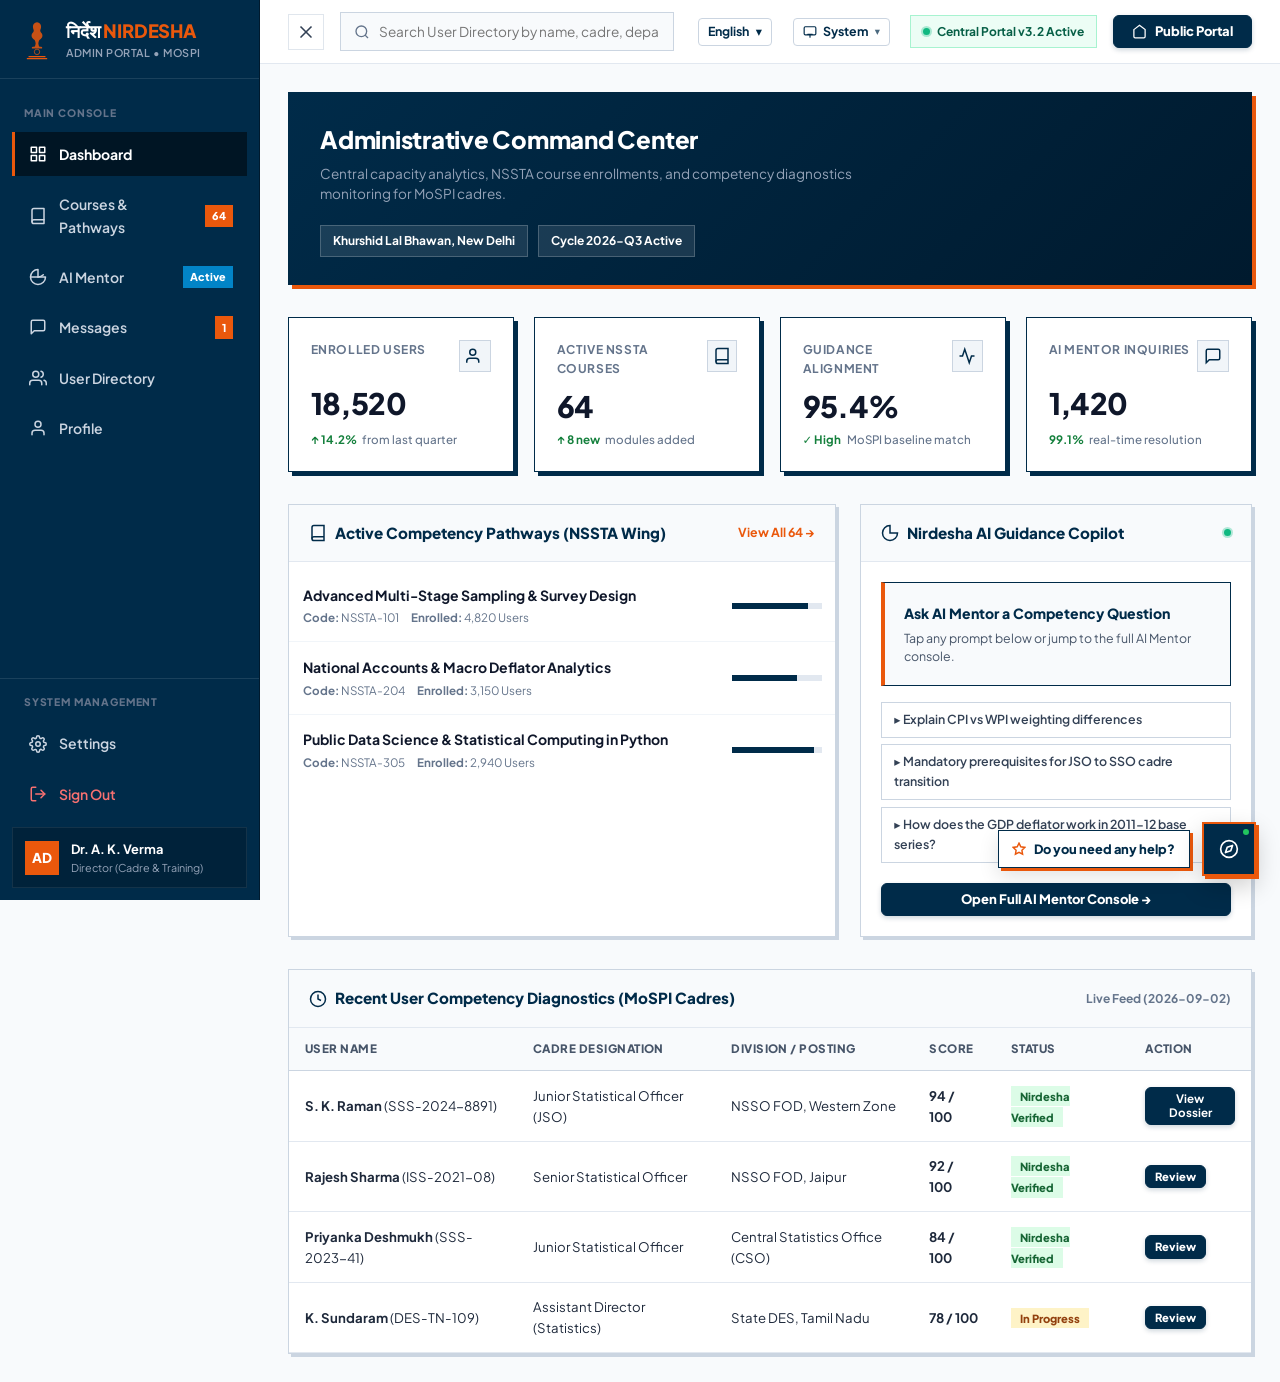
==== admin.html @ 876f067b "feat: AI quiz modal fixes, custom quiz architect, eLab custom projects & profile showcase, resume po" ====
<!DOCTYPE html>
<html lang="en" data-theme="light">
<head>
  <meta charset="UTF-8">
  <meta name="viewport" content="width=device-width, initial-scale=1.0">
  <title>Administration Command Center — Nirdesha Portal | MoSPI, Government of India</title>
  <meta name="description" content="Central administration and competency intelligence command center for the Ministry of Statistics and Programme Implementation (MoSPI).">

  <link rel="preconnect" href="https://fonts.googleapis.com">
  <link rel="preconnect" href="https://fonts.gstatic.com" crossorigin>
  <link href="https://fonts.googleapis.com/css2?family=Plus+Jakarta+Sans:wght@400;500;600;700;800&display=swap" rel="stylesheet">

  <link rel="stylesheet" href="css/style.css">
  <link rel="stylesheet" href="css/admin.css">
  <link rel="stylesheet" href="css/public.css">
  <link rel="stylesheet" href="css/ai-companion.css">
  <!-- KaTeX Math Rendering & Nirdesha AI Visual Formatter -->
  <link rel="stylesheet" href="vendor/katex/katex.min.css">
  <script src="vendor/katex/katex.min.js"></script>
  <script src="js/ai-formatter.js"></script>
</head>
<body class="admin-body">

  <div class="admin-shell">
    
    <!-- 1. LEFT SIDEBAR -->
    <aside class="admin-sidebar" id="admin-sidebar" aria-label="Administrative Navigation">
      <div class="admin-sidebar-header">
        <svg class="admin-emblem-icon" viewBox="0 0 100 120" fill="currentColor" aria-hidden="true">
          <path d="M50,5 C42,5 38,12 38,18 C38,24 42,28 40,32 C38,36 34,38 34,44 C34,50 38,54 42,56 C44,57 46,62 46,68 L44,76 L35,78 L35,82 L65,82 L65,78 L56,76 L54,68 C54,62 56,57 58,56 C62,54 66,50 66,44 C66,38 62,36 60,32 C58,28 62,24 62,18 C62,12 58,5 50,5 Z" opacity="0.85"/>
          <circle cx="50" cy="92" r="8" fill="none" stroke="currentColor" stroke-width="2"/>
          <rect x="25" y="104" width="50" height="4" rx="1"/>
          <rect x="20" y="110" width="60" height="4" rx="1"/>
        </svg>
        <div class="admin-brand-info">
          <div class="admin-brand-title">निर्देश <span>NIRDESHA</span></div>
          <div class="admin-brand-sub">Admin Portal • MoSPI</div>
        </div>
      </div>

      <nav class="admin-sidebar-nav">
        <div class="admin-nav-category">Main Console</div>

        <a href="#dashboard" class="admin-nav-item active" data-tab="dashboard">
          <span class="admin-nav-icon">
            <svg width="18" height="18" viewBox="0 0 24 24" fill="none" stroke="currentColor" stroke-width="2" stroke-linecap="round" stroke-linejoin="round"><rect x="3" y="3" width="7" height="7"></rect><rect x="14" y="3" width="7" height="7"></rect><rect x="14" y="14" width="7" height="7"></rect><rect x="3" y="14" width="7" height="7"></rect></svg>
          </span>
          <span>Dashboard</span>
        </a>

        <a href="#courses" class="admin-nav-item" data-tab="courses">
          <span class="admin-nav-icon">
            <svg width="18" height="18" viewBox="0 0 24 24" fill="none" stroke="currentColor" stroke-width="2" stroke-linecap="round" stroke-linejoin="round"><path d="M4 19.5A2.5 2.5 0 0 1 6.5 17H20"></path><path d="M6.5 2H20v20H6.5A2.5 2.5 0 0 1 4 19.5v-15A2.5 2.5 0 0 1 6.5 2z"></path></svg>
          </span>
          <span>Courses & Pathways</span>
          <span class="admin-nav-badge">64</span>
        </a>

        <a href="#ai-mentor" class="admin-nav-item" data-tab="ai-mentor">
          <span class="admin-nav-icon">
            <svg width="18" height="18" viewBox="0 0 24 24" fill="none" stroke="currentColor" stroke-width="2" stroke-linecap="round" stroke-linejoin="round"><path d="M12 2a10 10 0 1 0 10 10H12V2z"></path><path d="M12 12L2.1 12.05"></path><path d="M12 12a10 10 0 0 0 7.07-2.93"></path></svg>
          </span>
          <span>AI Mentor</span>
          <span class="admin-nav-badge" style="background:#0284c7;">Active</span>
        </a>

        <a href="#messages" class="admin-nav-item" data-tab="messages">
          <span class="admin-nav-icon">
            <svg width="18" height="18" viewBox="0 0 24 24" fill="none" stroke="currentColor" stroke-width="2" stroke-linecap="round" stroke-linejoin="round"><path d="M21 15a2 2 0 0 1-2 2H7l-4 4V5a2 2 0 0 1 2-2h14a2 2 0 0 1 2 2z"></path></svg>
          </span>
          <span>Messages</span>
          <span class="admin-nav-badge" id="admin-messages-unread-badge" style="background:#ea580c; display:none;">0</span>
        </a>

        <a href="#officers" class="admin-nav-item" data-tab="officers">
          <span class="admin-nav-icon">
            <svg width="18" height="18" viewBox="0 0 24 24" fill="none" stroke="currentColor" stroke-width="2" stroke-linecap="round" stroke-linejoin="round"><path d="M17 21v-2a4 4 0 0 0-4-4H5a4 4 0 0 0-4 4v2"></path><circle cx="9" cy="7" r="4"></circle><path d="M23 21v-2a4 4 0 0 0-3-3.87"></path><path d="M16 3.13a4 4 0 0 1 0 7.75"></path></svg>
          </span>
          <span>User Directory</span>
        </a>

        <a href="#profile" class="admin-nav-item" data-tab="profile">
          <span class="admin-nav-icon">
            <svg width="18" height="18" viewBox="0 0 24 24" fill="none" stroke="currentColor" stroke-width="2" stroke-linecap="round" stroke-linejoin="round"><path d="M20 21v-2a4 4 0 0 0-4-4H8a4 4 0 0 0-4 4v2"></path><circle cx="12" cy="7" r="4"></circle></svg>
          </span>
          <span>Profile</span>
        </a>
      </nav>

      <div class="admin-sidebar-bottom">
        <div class="admin-nav-category" style="padding-top: 0.2rem;">System Management</div>

        <a href="#settings" class="admin-nav-item" data-tab="settings">
          <span class="admin-nav-icon">
            <svg width="18" height="18" viewBox="0 0 24 24" fill="none" stroke="currentColor" stroke-width="2" stroke-linecap="round" stroke-linejoin="round"><circle cx="12" cy="12" r="3"></circle><path d="M19.4 15a1.65 1.65 0 0 0 .33 1.82l.06.06a2 2 0 0 1 0 2.83 2 2 0 0 1-2.83 0l-.06-.06a1.65 1.65 0 0 0-1.82-.33 1.65 1.65 0 0 0-1 1.51V21a2 2 0 0 1-2 2 2 2 0 0 1-2-2v-.09A1.65 1.65 0 0 0 9 19.4a1.65 1.65 0 0 0-1.82.33l-.06.06a2 2 0 0 1-2.83 0 2 2 0 0 1 0-2.83l.06-.06a1.65 1.65 0 0 0 .33-1.82 1.65 1.65 0 0 0-1.51-1H3a2 2 0 0 1-2-2 2 2 0 0 1 2-2h.09A1.65 1.65 0 0 0 4.6 9a1.65 1.65 0 0 0-.33-1.82l-.06-.06a2 2 0 0 1 0-2.83 2 2 0 0 1 2.83 0l.06.06a1.65 1.65 0 0 0 1.82.33H9a1.65 1.65 0 0 0 1-1.51V3a2 2 0 0 1 2-2 2 2 0 0 1 2 2v.09a1.65 1.65 0 0 0 1 1.51 1.65 1.65 0 0 0 1.82-.33l.06-.06a2 2 0 0 1 2.83 0 2 2 0 0 1 0 2.83l-.06.06a1.65 1.65 0 0 0-.33 1.82V9a1.65 1.65 0 0 0 1.51 1H21a2 2 0 0 1 2 2 2 2 0 0 1-2 2h-.09a1.65 1.65 0 0 0-1.51 1z"></path></svg>
          </span>
          <span>Settings</span>
        </a>

        <a href="login.html" class="admin-nav-item nav-signout" id="admin-signout-btn" title="Sign out of session">
          <span class="admin-nav-icon">
            <svg width="18" height="18" viewBox="0 0 24 24" fill="none" stroke="currentColor" stroke-width="2" stroke-linecap="round" stroke-linejoin="round"><path d="M9 21H5a2 2 0 0 1-2-2V5a2 2 0 0 1 2-2h4"></path><polyline points="16 17 21 12 16 7"></polyline><line x1="21" y1="12" x2="9" y2="12"></line></svg>
          </span>
          <span>Sign Out</span>
        </a>

        <div class="admin-user-card">
          <div class="admin-avatar" id="admin-sidebar-avatar">AD</div>
          <div class="admin-user-details">
            <span class="admin-user-name" id="admin-sidebar-name">Dr. A. K. Verma</span>
            <span class="admin-user-role" id="admin-sidebar-role">Director (Cadre & Training)</span>
          </div>
        </div>
      </div>
    </aside>

    <!-- 2. MAIN WORKSPACE -->
    <div class="admin-main">
      <header class="admin-topbar">
        <div class="admin-topbar-left">
          <button class="trainee-sidebar-toggle" id="admin-sidebar-toggle" aria-label="Toggle sidebar collapse" title="Collapse/Expand Sidebar">
            <svg width="20" height="20" viewBox="0 0 24 24" fill="none" stroke="currentColor" stroke-width="2" stroke-linecap="round" stroke-linejoin="round"><line x1="3" y1="12" x2="21" y2="12"></line><line x1="3" y1="6" x2="21" y2="6"></line><line x1="3" y1="18" x2="21" y2="18"></line></svg>
          </button>
          <button class="admin-mobile-btn" id="admin-mobile-toggle" aria-label="Toggle navigation">
            <svg width="20" height="20" viewBox="0 0 24 24" fill="none" stroke="currentColor" stroke-width="2"><line x1="3" y1="12" x2="21" y2="12"></line><line x1="3" y1="6" x2="21" y2="6"></line><line x1="3" y1="18" x2="21" y2="18"></line></svg>
          </button>
          <div class="admin-search-wrap">
            <span class="admin-search-icon">
              <svg width="16" height="16" viewBox="0 0 24 24" fill="none" stroke="currentColor" stroke-width="2"><circle cx="11" cy="11" r="8"></circle><line x1="21" y1="21" x2="16.65" y2="16.65"></line></svg>
            </span>
            <input type="text" class="admin-search-input" id="admin-top-search" placeholder="Search User Directory by name, cadre, department, score...">
          </div>
        </div>

                <div class="admin-topbar-right">
          <!-- Regional Language Selector Button -->
          <button class="top-lang-btn notranslate" id="lang-toggle-btn" translate="no" aria-haspopup="dialog" aria-expanded="false" title="Select regional language" style="margin-right: 0.35rem;">
             <span id="current-lang-label" class="notranslate" translate="no">English</span> ▾
          </button>
        <!-- Theme Mode Dropdown (Hover-Activated: Dark / Bright / System) -->
        <div class="top-theme-wrapper notranslate" id="theme-menu-wrapper" translate="no" style="margin-right: 0.25rem;">
          <button class="top-theme-btn notranslate" id="theme-btn" aria-haspopup="true" aria-expanded="false" title="Theme (Dark / Bright / System)">
            <span class="theme-icon-indicator" id="theme-active-icon" aria-hidden="true">
              <svg width="14" height="14" viewBox="0 0 24 24" fill="none" stroke="currentColor" stroke-width="2" stroke-linecap="round" stroke-linejoin="round"><rect x="2" y="3" width="20" height="14" rx="2"/><line x1="8" y1="21" x2="16" y2="21"/><line x1="12" y1="17" x2="12" y2="21"/></svg>
            </span>
            <span class="theme-btn-label" id="theme-active-label">System</span>
            <span class="theme-caret" aria-hidden="true">▾</span>
          </button>
          <div class="top-theme-menu notranslate" id="theme-dropdown-menu" role="menu" aria-label="Select website theme">
            <button class="theme-option-btn active" data-theme-mode="system" role="menuitem">
              <svg width="14" height="14" viewBox="0 0 24 24" fill="none" stroke="currentColor" stroke-width="2" stroke-linecap="round" stroke-linejoin="round"><rect x="2" y="3" width="20" height="14" rx="2"/><line x1="8" y1="21" x2="16" y2="21"/><line x1="12" y1="17" x2="12" y2="21"/></svg>
              <span>System</span>
              <span class="theme-check-icon">✓</span>
            </button>
            <button class="theme-option-btn" data-theme-mode="light" role="menuitem">
              <svg width="14" height="14" viewBox="0 0 24 24" fill="none" stroke="currentColor" stroke-width="2" stroke-linecap="round" stroke-linejoin="round"><circle cx="12" cy="12" r="5"/><line x1="12" y1="1" x2="12" y2="3"/><line x1="12" y1="21" x2="12" y2="23"/><line x1="4.22" y1="4.22" x2="5.64" y2="5.64"/><line x1="18.36" y1="18.36" x2="19.78" y2="19.78"/><line x1="1" y1="12" x2="3" y2="12"/><line x1="21" y1="12" x2="23" y2="12"/><line x1="4.22" y1="19.78" x2="5.64" y2="18.36"/><line x1="18.36" y1="5.64" x2="19.78" y2="4.22"/></svg>
              <span>Bright</span>
              <span class="theme-check-icon">✓</span>
            </button>
            <button class="theme-option-btn" data-theme-mode="dark" role="menuitem">
              <svg width="14" height="14" viewBox="0 0 24 24" fill="none" stroke="currentColor" stroke-width="2" stroke-linecap="round" stroke-linejoin="round"><path d="M21 12.79A9 9 0 1 1 11.21 3 7 7 0 0 0 21 12.79z"/></svg>
              <span>Dark</span>
              <span class="theme-check-icon">✓</span>
            </button>
          </div>
        </div>
          <div class="admin-status-pill">
            <span class="status-dot-pulse"></span>
            <span>Central Portal v3.2 Active</span>
          </div>
          <a href="main.html" class="btn-admin-action" title="Open Public Home Portal">
            <svg width="15" height="15" viewBox="0 0 24 24" fill="none" stroke="currentColor" stroke-width="2"><path d="M3 9l9-7 9 7v11a2 2 0 0 1-2 2H5a2 2 0 0 1-2-2z"></path></svg>
            <span>Public Portal</span>
          </a>
        </div>
      </header>

      <main class="admin-content-area">
        <!-- VIEW 1: DASHBOARD -->
        <div class="admin-view-tab active" id="view-dashboard">
          <div class="admin-welcome-banner">
            <div>
              <h1 class="welcome-title">Administrative Command Center</h1>
              <p class="welcome-sub">Central capacity analytics, NSSTA course enrollments, and competency diagnostics monitoring for MoSPI cadres.</p>
            </div>
            <div class="welcome-badges">
              <div class="welcome-badge-item"> Khurshid Lal Bhawan, New Delhi</div>
              <div class="welcome-badge-item"> Cycle 2026-Q3 Active</div>
            </div>
          </div>

          <div class="admin-metrics-grid">
            <div class="admin-metric-card">
              <div class="metric-header-row">
                <span class="metric-label-title">Enrolled Users</span>
                <div class="metric-icon-box"><svg width="18" height="18" viewBox="0 0 24 24" fill="none" stroke="currentColor" stroke-width="2"><path d="M17 21v-2a4 4 0 0 0-4-4H5a4 4 0 0 0-4 4v2"></path><circle cx="9" cy="7" r="4"></circle></svg></div>
              </div>
              <div class="metric-val-large">18,520</div>
              <div class="metric-footer-badge"><span>↑ 14.2%</span><span style="color: #64748b; font-weight: 500;">from last quarter</span></div>
            </div>

            <div class="admin-metric-card">
              <div class="metric-header-row">
                <span class="metric-label-title">Active NSSTA Courses</span>
                <div class="metric-icon-box"><svg width="18" height="18" viewBox="0 0 24 24" fill="none" stroke="currentColor" stroke-width="2"><path d="M4 19.5A2.5 2.5 0 0 1 6.5 17H20"></path><path d="M6.5 2H20v20H6.5A2.5 2.5 0 0 1 4 19.5v-15A2.5 2.5 0 0 1 6.5 2z"></path></svg></div>
              </div>
              <div class="metric-val-large">64</div>
              <div class="metric-footer-badge"><span>↑ 8 new</span><span style="color: #64748b; font-weight: 500;">modules added</span></div>
            </div>

            <div class="admin-metric-card">
              <div class="metric-header-row">
                <span class="metric-label-title">Guidance Alignment</span>
                <div class="metric-icon-box"><svg width="18" height="18" viewBox="0 0 24 24" fill="none" stroke="currentColor" stroke-width="2"><polyline points="22 12 18 12 15 21 9 3 6 12 2 12"></polyline></svg></div>
              </div>
              <div class="metric-val-large">95.4%</div>
              <div class="metric-footer-badge"><span>✓ High</span><span style="color: #64748b; font-weight: 500;">MoSPI baseline match</span></div>
            </div>

            <div class="admin-metric-card">
              <div class="metric-header-row">
                <span class="metric-label-title">AI Mentor Inquiries</span>
                <div class="metric-icon-box"><svg width="18" height="18" viewBox="0 0 24 24" fill="none" stroke="currentColor" stroke-width="2"><path d="M21 15a2 2 0 0 1-2 2H7l-4 4V5a2 2 0 0 1 2-2h14a2 2 0 0 1 2 2z"></path></svg></div>
              </div>
              <div class="metric-val-large">1,420</div>
              <div class="metric-footer-badge"><span> 99.1%</span><span style="color: #64748b; font-weight: 500;">real-time resolution</span></div>
            </div>
          </div>

          <div class="admin-split-grid">
            <div class="admin-panel-card">
              <div class="panel-header">
                <div class="panel-title"><svg width="18" height="18" viewBox="0 0 24 24" fill="none" stroke="currentColor" stroke-width="2"><path d="M4 19.5A2.5 2.5 0 0 1 6.5 17H20"></path><path d="M6.5 2H20v20H6.5A2.5 2.5 0 0 1 4 19.5v-15A2.5 2.5 0 0 1 6.5 2z"></path></svg><span>Active Competency Pathways (NSSTA Wing)</span></div>
                <a href="#courses" class="admin-nav-item" data-tab="courses" style="font-size: 0.775rem; color: #ea580c; font-weight: 700; padding: 0;">View All 64 →</a>
              </div>
              <div class="panel-body" style="padding: 0.5rem 0;">
                <div class="course-mini-item">
                  <div class="course-mini-info"><span class="course-mini-title">Advanced Multi-Stage Sampling & Survey Design</span><span class="course-mini-meta"><span><strong>Code:</strong> NSSTA-101</span><span><strong>Enrolled:</strong> 4,820 Users</span></span></div>
                  <div class="course-progress-bar" title="85% Completion"><div class="course-progress-fill" style="width: 85%;"></div></div>
                </div>
                <div class="course-mini-item">
                  <div class="course-mini-info"><span class="course-mini-title">National Accounts & Macro Deflator Analytics</span><span class="course-mini-meta"><span><strong>Code:</strong> NSSTA-204</span><span><strong>Enrolled:</strong> 3,150 Users</span></span></div>
                  <div class="course-progress-bar" title="72% Completion"><div class="course-progress-fill" style="width: 72%;"></div></div>
                </div>
                <div class="course-mini-item">
                  <div class="course-mini-info"><span class="course-mini-title">Public Data Science & Statistical Computing in Python</span><span class="course-mini-meta"><span><strong>Code:</strong> NSSTA-305</span><span><strong>Enrolled:</strong> 2,940 Users</span></span></div>
                  <div class="course-progress-bar" title="91% Completion"><div class="course-progress-fill" style="width: 91%;"></div></div>
                </div>
              </div>
            </div>

            <div class="admin-panel-card">
              <div class="panel-header">
                <div class="panel-title"><svg width="18" height="18" viewBox="0 0 24 24" fill="none" stroke="currentColor" stroke-width="2"><path d="M12 2a10 10 0 1 0 10 10H12V2z"></path></svg><span>Nirdesha AI Guidance Copilot</span></div>
                <span class="status-dot-pulse"></span>
              </div>
              <div class="panel-body">
                <div class="ai-mentor-box">
                  <div class="ai-mentor-header">Ask AI Mentor a Competency Question</div>
                  <p style="font-size: 0.775rem; color: #475569; margin: 0; line-height: 1.45;">Tap any prompt below or jump to the full AI Mentor console.</p>
                </div>
                <div class="ai-mentor-prompt-chips">
                  <button type="button" class="prompt-chip-btn">▸ Explain CPI vs WPI weighting differences</button>
                  <button type="button" class="prompt-chip-btn">▸ Mandatory prerequisites for JSO to SSO cadre transition</button>
                  <button type="button" class="prompt-chip-btn">▸ How does the GDP deflator work in 2011-12 base series?</button>
                </div>
                <a href="#ai-mentor" class="btn-admin-action" data-tab="ai-mentor" style="width: 100%; justify-content: center; margin-top: 0.5rem;">Open Full AI Mentor Console →</a>
              </div>
            </div>
          </div>

          <div class="admin-panel-card">
            <div class="panel-header">
              <div class="panel-title"><svg width="18" height="18" viewBox="0 0 24 24" fill="none" stroke="currentColor" stroke-width="2"><circle cx="12" cy="12" r="10"></circle><polyline points="12 6 12 12 16 14"></polyline></svg><span>Recent User Competency Diagnostics (MoSPI Cadres)</span></div>
              <span style="font-size: 0.75rem; color: #64748b; font-weight: 700;">Live Feed (2026-09-02)</span>
            </div>
            <div class="admin-table-wrap">
              <table class="admin-table">
                <thead>
                  <tr><th>User Name</th><th>Cadre Designation</th><th>Division / Posting</th><th>Score</th><th>Status</th><th>Action</th></tr>
                </thead>
                <tbody>
                  <tr><td><strong>S. K. Raman</strong> (SSS-2024-8891)</td><td>Junior Statistical Officer (JSO)</td><td>NSSO FOD, Western Zone</td><td><strong>94 / 100</strong></td><td><span class="badge-status-cert">Nirdesha Verified</span></td><td><button type="button" class="btn-admin-action btn-view-officer-dossier" data-officer="raman" style="padding: 0.25rem 0.65rem; font-size: 0.725rem; font-weight: 700; background: #002b49; color: #fff;">View Dossier</button></td></tr>
                  <tr><td><strong>Rajesh Sharma</strong> (ISS-2021-08)</td><td>Senior Statistical Officer</td><td>NSSO FOD, Jaipur</td><td><strong>92 / 100</strong></td><td><span class="badge-status-cert">Nirdesha Verified</span></td><td><button class="btn-admin-action" style="padding: 0.25rem 0.55rem; font-size: 0.7rem;">Review</button></td></tr>
                  <tr><td><strong>Priyanka Deshmukh</strong> (SSS-2023-41)</td><td>Junior Statistical Officer</td><td>Central Statistics Office (CSO)</td><td><strong>84 / 100</strong></td><td><span class="badge-status-cert">Nirdesha Verified</span></td><td><button class="btn-admin-action" style="padding: 0.25rem 0.55rem; font-size: 0.7rem;">Review</button></td></tr>
                  <tr><td><strong>K. Sundaram</strong> (DES-TN-109)</td><td>Assistant Director (Statistics)</td><td>State DES, Tamil Nadu</td><td><strong>78 / 100</strong></td><td><span class="badge-status-prog">In Progress</span></td><td><button class="btn-admin-action" style="padding: 0.25rem 0.55rem; font-size: 0.7rem;">Review</button></td></tr>
                </tbody>
              </table>
            </div>
          </div>
        </div>

        <!-- VIEW 2: COURSES & PATHWAYS -->
        <div class="admin-view-tab" id="view-courses">
          <div style="margin-bottom: 1.5rem;">
            <h2 style="font-size: 1.5rem; font-weight: 800; color: #002b49; margin-bottom: 0.25rem;">National Statistical Academy Course Catalog</h2>
            <p style="font-size: 0.85rem; color: #64748b; margin: 0;">Curated training pathways developed by NSSTA Greater Noida and MoSPI Subject Matter Experts.</p>
          </div>
          <div class="courses-filter-bar">
            <button class="filter-pill-btn active" data-category="all">All Disciplines (64)</button>
            <button class="filter-pill-btn" data-category="sampling">Sampling & Surveys (18)</button>
            <button class="filter-pill-btn" data-category="accounts">National Accounts (14)</button>
            <button class="filter-pill-btn" data-category="datascience">Data Science & AI (20)</button>
            <button class="filter-pill-btn" data-category="field">Field Operations & CAPI (12)</button>
          </div>
          <div class="courses-catalog-grid">
            <div class="course-card-gov" data-category="sampling">
              <div>
                <div class="course-badge-code">NSSTA-101 • Core SSS / ISS</div>
                <h3 class="course-card-title">Advanced Multi-Stage Sampling & Survey Methodology</h3>
                <p class="course-card-desc">Stratified sampling, cluster designs, variance estimation, and non-sampling error minimization in large-scale socio-economic surveys.</p>
              </div>
              <div class="course-card-footer"><span style="font-size: 0.75rem; color: #475569; font-weight: 600;">⏱️ 8 Weeks • 40 Credits</span><button class="btn-admin-action" style="padding: 0.35rem 0.75rem; font-size: 0.75rem;">Manage Syllabus</button></div>
            </div>
            <div class="course-card-gov" data-category="accounts">
              <div>
                <div class="course-badge-code">NSSTA-204 • Macroeconomic Analytics</div>
                <h3 class="course-card-title">National Accounts & Macro Deflator Analytics</h3>
                <p class="course-card-desc">SNA 2008 frameworks, Gross State Domestic Product (GSDP) estimation, Supply and Use Tables (SUT), and inflation deflator modeling.</p>
              </div>
              <div class="course-card-footer"><span style="font-size: 0.75rem; color: #475569; font-weight: 600;">⏱️ 6 Weeks • 30 Credits</span><button class="btn-admin-action" style="padding: 0.35rem 0.75rem; font-size: 0.75rem;">Manage Syllabus</button></div>
            </div>
            <div class="course-card-gov" data-category="datascience">
              <div>
                <div class="course-badge-code">NSSTA-305 • Modern Analytics</div>
                <h3 class="course-card-title">Public Data Science & Statistical Computing in Python</h3>
                <p class="course-card-desc">Pandas, NumPy, automated data validation pipelines, statistical imputation methods, and DPDP-compliant data masking.</p>
              </div>
              <div class="course-card-footer"><span style="font-size: 0.75rem; color: #475569; font-weight: 600;">⏱️ 10 Weeks • 50 Credits</span><button class="btn-admin-action" style="padding: 0.35rem 0.75rem; font-size: 0.75rem;">Manage Syllabus</button></div>
            </div>
            <div class="course-card-gov" data-category="field">
              <div>
                <div class="course-badge-code">NSSTA-412 • Field Protocol</div>
                <h3 class="course-card-title">Field Operations, CAPI Tablets & DPDP Governance</h3>
                <p class="course-card-desc">Tablet-based enumerator administration, biometric geolocation verification, quality audits, and field supervisor escalation procedures.</p>
              </div>
              <div class="course-card-footer"><span style="font-size: 0.75rem; color: #475569; font-weight: 600;">⏱️ 4 Weeks • 20 Credits</span><button class="btn-admin-action" style="padding: 0.35rem 0.75rem; font-size: 0.75rem;">Manage Syllabus</button></div>
            </div>
            <div class="course-card-gov" data-category="datascience">
              <div>
                <div class="course-badge-code">NSSTA-508 • Artificial Intelligence</div>
                <h3 class="course-card-title">Machine Learning for Administrative Big Data</h3>
                <p class="course-card-desc">Classification models for industrial categorization (NIC codes), predictive outlier detection, and natural language query extraction.</p>
              </div>
              <div class="course-card-footer"><span style="font-size: 0.75rem; color: #475569; font-weight: 600;">⏱️ 8 Weeks • 40 Credits</span><button class="btn-admin-action" style="padding: 0.35rem 0.75rem; font-size: 0.75rem;">Manage Syllabus</button></div>
            </div>
            <div class="course-card-gov" data-category="sampling">
              <div>
                <div class="course-badge-code">NSSTA-601 • Periodic Labour Force</div>
                <h3 class="course-card-title">PLFS & Enterprise Survey Operational Standards</h3>
                <p class="course-card-desc">Rotational panel sampling, activity status estimation (UPS & CWS), unincorporated enterprise survey auditing, and weights calibration.</p>
              </div>
              <div class="course-card-footer"><span style="font-size: 0.75rem; color: #475569; font-weight: 600;">⏱️ 6 Weeks • 30 Credits</span><button class="btn-admin-action" style="padding: 0.35rem 0.75rem; font-size: 0.75rem;">Manage Syllabus</button></div>
            </div>
          </div>
        </div>

        <!-- VIEW 3: AI MENTOR -->
        <div class="admin-view-tab" id="view-ai-mentor">
          <div style="margin-bottom: 1.5rem;">
            <h2 style="font-size: 1.5rem; font-weight: 800; color: #002b49; margin-bottom: 0.25rem;">Nirdesha AI Guidance Copilot (Statistical Mentor)</h2>
            <p style="font-size: 0.85rem; color: #64748b; margin: 0;">Interactive cognitive tutor grounded in MoSPI competency standards, NSSTA curricular modules, and national statistical protocols.</p>
          </div>
          <div class="ai-chat-container">
            <div class="ai-chat-header">
              <div class="ai-chat-title"><svg width="20" height="20" viewBox="0 0 24 24" fill="none" stroke="currentColor" stroke-width="2.5"><path d="M12 2a10 10 0 1 0 10 10H12V2z"></path></svg><span>Nirdesha AI Mentor Session • User Cadre Copilot</span></div>
              
            </div>
            <div class="ai-chat-log" id="ai-chat-log">
              <div class="chat-bubble bot">
                Namaste Director Verma. I am your <strong>Nirdesha AI Mentor</strong>. I can assist you with competency assessments, course design recommendations, cadre progression frameworks, and official MoSPI statistical methodology queries. How can I assist you today?
              </div>
            </div>
            <div class="ai-chat-input-row">
              <input type="text" class="ai-chat-input" id="ai-chat-input" placeholder="Type a statistical inquiry (e.g. CPI weighting, GDP deflator, JSO requirements)...">
              <button type="button" class="btn-ai-send" id="btn-ai-send">Ask Mentor</button>
            </div>
          </div>
        </div>

                <!-- VIEW 4: USER DIRECTORY -->
        <div class="admin-view-tab" id="view-officers">
          <div style="margin-bottom: 1.5rem; display: flex; justify-content: space-between; align-items: center; flex-wrap: wrap; gap: 1rem;">
            <div>
              <h2 style="font-size: 1.5rem; font-weight: 800; color: #002b49; margin-bottom: 0.25rem;">User Directory &amp; Officer Profiles</h2>
              <p style="font-size: 0.85rem; color: #64748b; margin: 0;">Central repository of verified statistical personnel registered on Nirdesha. View officer profiles, inspect credentials, and manage cadre authorizations.</p>
            </div>
            <div style="display: flex; gap: 0.6rem; align-items: center;">
              <span class="user-db-count-badge" id="user-directory-total-badge">6 Registered Officers</span>
            </div>
          </div>

          <!-- Filter & Sorting Controls Toolbar -->
          <div class="user-directory-toolbar">
            <div class="directory-filter-pills" id="directory-filter-pills">
              <button type="button" class="dir-filter-pill active" data-dir-filter="all">
                All Officers <span class="pill-count" id="count-all-users">6</span>
              </button>
              <button type="button" class="dir-filter-pill is-banned-filter" data-dir-filter="banned">
                Banned Users <span class="pill-count" id="count-banned-users">0</span>
              </button>
            </div>

            <div class="directory-controls-row">
              <div class="dir-search-wrap">
                <svg width="15" height="15" viewBox="0 0 24 24" fill="none" stroke="currentColor" stroke-width="2"><circle cx="11" cy="11" r="8"></circle><line x1="21" y1="21" x2="16.65" y2="16.65"></line></svg>
                <input type="text" id="directory-search-input" class="dir-search-input" placeholder="Search by Roll ID, name, cadre, email...">
              </div>

              <div class="dir-sort-wrap">
                <label for="directory-sort-select" style="font-size: 0.78rem; font-weight: 700; color: #475569;">Sort by:</label>
                <select id="directory-sort-select" class="dir-sort-select">
                  <option value="date-desc" selected>Creation Date &amp; Time (Newest First)</option>
                  <option value="date-asc">Creation Date &amp; Time (Oldest First)</option>
                  <option value="ban-date" style="display:none;" id="opt-sort-ban-date">Ban Date (Latest First)</option>
                  <option value="roll-asc">Roll ID (A - Z)</option>
                  <option value="score-desc">Competency Score (High - Low)</option>
                  <option value="name-asc">Officer Name (A - Z)</option>
                </select>
              </div>
            </div>
          </div>

          <!-- Users Table Card -->
          <div class="admin-panel-card">
            <div class="admin-table-wrap">
              <table class="admin-table" id="admin-users-table">
                <thead>
                  <tr>
                    <th>Officer Identity</th>
                    <th>Cadre Designation &amp; Division</th>
                    <th>Registered Date &amp; Time</th>
                    <th>Authorization Status</th>
                    <th style="text-align: right;">Administrative Actions</th>
                  </tr>
                </thead>
                <tbody id="admin-user-directory-tbody">
                  <!-- Dynamically populated by renderAdminUserDirectory() -->
                </tbody>
              </table>
            </div>
          </div>
        </div>

        <!-- VIEW 5: MESSAGES (TELEGRAM / WHATSAPP STYLE CONSOLE) -->
        <div class="admin-view-tab" id="view-messages">
          <div style="margin-bottom: 1rem;">
            <h2 style="font-size: 1.5rem; font-weight: 800; color: #002b49; margin-bottom: 0.25rem;">Cadre Communications &amp; Directives Console</h2>
            <p style="font-size: 0.85rem; color: #64748b; margin: 0;">Direct administrative messaging with officers, unban appeals evaluation, and formal directive dispatch.</p>
          </div>

          <div class="chat-messenger-shell">
            <!-- Left Conversations Sidebar -->
            <div class="chat-messenger-sidebar">
              <div class="chat-sidebar-header">
                <div style="display: flex; align-items: center; justify-content: space-between; margin-bottom: 0.6rem;">
                  <h3 class="chat-sidebar-title">
                    <svg width="18" height="18" viewBox="0 0 24 24" fill="none" stroke="currentColor" stroke-width="2.2"><path d="M21 15a2 2 0 0 1-2 2H7l-4 4V5a2 2 0 0 1 2-2h14a2 2 0 0 1 2 2z"></path></svg>
                    <span>Conversations</span>
                  </h3>
                  <span class="chat-total-threads-badge" id="chat-threads-count">6</span>
                </div>
                <div class="chat-search-box">
                  <svg width="14" height="14" viewBox="0 0 24 24" fill="none" stroke="currentColor" stroke-width="2"><circle cx="11" cy="11" r="8"></circle><line x1="21" y1="21" x2="16.65" y2="16.65"></line></svg>
                  <input type="text" id="chat-thread-search" placeholder="Search conversations...">
                </div>
                <div class="chat-filter-pills">
                  <button type="button" class="chat-filter-btn active" data-filter="all">All</button>
                  <button type="button" class="chat-filter-btn" data-filter="appeals">Appeals</button>
                  <button type="button" class="chat-filter-btn" data-filter="banned">Banned</button>
                </div>
              </div>

              <div class="chat-threads-scroll" id="chat-threads-scroll">
                <!-- Dynamically rendered chat threads -->
              </div>
            </div>

            <!-- Right Chat Viewport -->
            <div class="chat-messenger-main" id="chat-messenger-main">
              <!-- Active Chat Header -->
              <div class="chat-main-header">
                <div class="chat-header-user-info" id="chat-header-user-clickable" title="Click to Inspect Full Profile">
                  <div class="chat-header-avatar" id="chat-header-avatar">SR</div>
                  <div>
                    <div class="chat-header-name-row">
                      <span class="chat-header-name" id="chat-header-name">S. K. Raman</span>
                      <span class="chat-header-badge" id="chat-header-status-badge">Active</span>
                    </div>
                    <div class="chat-header-cadre" id="chat-header-cadre">Junior Statistical Officer • NSSO FOD Western Zone</div>
                  </div>
                </div>

                <div class="chat-header-actions">
                  <button type="button" class="btn-chat-action-header" id="btn-chat-inspect-profile" title="Inspect Officer's Full Profile">
                    <svg width="14" height="14" viewBox="0 0 24 24" fill="none" stroke="currentColor" stroke-width="2"><path d="M20 21v-2a4 4 0 0 0-4-4H8a4 4 0 0 0-4 4v2"></path><circle cx="12" cy="7" r="4"></circle></svg>
                    <span>Inspect Profile</span>
                  </button>
                  <button type="button" class="btn-chat-action-header btn-chat-ban-toggle" id="btn-chat-ban-toggle" title="Suspend or Unban this officer">
                    <svg width="13" height="13" viewBox="0 0 24 24" fill="none" stroke="currentColor" stroke-width="2.2" id="chat-ban-btn-icon"><circle cx="12" cy="12" r="10"></circle><line x1="4.93" y1="4.93" x2="19.07" y2="19.07"></line></svg>
                    <span id="chat-ban-btn-label">Ban Officer</span>
                  </button>
                  <button type="button" class="btn-chat-action-header btn-chat-delete-user" id="btn-chat-delete-user" title="Permanently Delete User from Chats">
                    <svg width="14" height="14" viewBox="0 0 24 24" fill="none" stroke="currentColor" stroke-width="2"><polyline points="3 6 5 6 21 6"></polyline><path d="M19 6v14a2 2 0 0 1-2 2H7a2 2 0 0 1-2-2V6m3 0V4a2 2 0 0 1 2-2h4a2 2 0 0 1 2 2v2"></path></svg>
                    <span>Truncate User</span>
                  </button>
                </div>
              </div>

              <!-- Messages Body (WhatsApp / Telegram Wallpaper) -->
              <div class="chat-messages-viewport" id="chat-messages-viewport">
                <!-- Dynamically rendered messages with single tick -->
              </div>

              <!-- Text-Only Input Footer (Strict Zero Media) -->
              <div class="chat-input-footer">
                <input type="text" class="chat-text-input" id="chat-text-input" placeholder="Type a message or administrative directive..." autocomplete="off">
                <button type="button" class="btn-chat-send" id="btn-chat-send" title="Send Message (Enter)">
                  <svg width="15" height="15" viewBox="0 0 24 24" fill="none" stroke="currentColor" stroke-width="2.5"><line x1="22" y1="2" x2="11" y2="13"></line><polygon points="22 2 15 22 11 13 2 9 22 2"></polygon></svg>
                </button>
              </div>
            </div>
          </div>
        </div>

<!-- VIEW 6: USER PROFILE -->
        <div class="admin-view-tab" id="view-profile">
          <div style="margin-bottom: 1.5rem;">
            <h2 style="font-size: 1.5rem; font-weight: 800; color: #002b49; margin-bottom: 0.25rem;">Administrator User Profile</h2>
            <p style="font-size: 0.85rem; color: #64748b; margin: 0;">Government identity details, cryptographic credentials, and cadre authorization status.</p>
          </div>

          <!-- Document Drop AI Extraction Pipeline (Phase 2) -->
          <div class="doc-drop-zone" id="admin-pdf-drop-zone">
            <input type="file" id="admin-pdf-input" accept="application/pdf" style="display:none;">
            <div class="doc-drop-icon">
              <svg width="32" height="32" viewBox="0 0 24 24" fill="none" stroke="#ea580c" stroke-width="2"><path d="M14 2H6a2 2 0 0 0-2 2v16a2 2 0 0 0 2 2h12a2 2 0 0 0 2-2V8z"></path><polyline points="14 2 14 8 20 8"></polyline><line x1="12" y1="18" x2="12" y2="12"></line><line x1="9" y1="15" x2="12" y2="12"></line><line x1="15" y1="15" x2="12" y2="12"></line></svg>
            </div>
            <div class="doc-drop-content">
              <div class="doc-drop-title"> Document Drop AI Extraction Pipeline (PDF Resume / Service Record)</div>
              <div class="doc-drop-sub">Drag & drop a PDF resume or service record here, or <span class="doc-drop-link" id="admin-pdf-browse">browse file</span> to auto-parse Cadre, Division, and Baseline Skills.</div>
            </div>
          </div>

          <!-- Shimmering Loading State for AI Extraction -->
          <div class="shimmer-container" id="admin-pdf-shimmer" style="display:none;">
            <div class="shimmer-title-row">
              <span class="status-dot-pulse"></span>
              <span id="admin-shimmer-status-text"> Initializing MoSPI AI Document Extraction Engine...</span>
            </div>
            <div class="shimmer-block shimmer-bar"></div>
            <div class="shimmer-block shimmer-bar" style="width: 75%;"></div>
            <div class="shimmer-block shimmer-bar" style="width: 50%;"></div>
          </div>

          <!-- Administrator Modern Profile Cover Banner & Identity Header -->
          <div class="officer-fb-profile-container" style="margin-top: 1.25rem; margin-bottom: 1.5rem;">
            <!-- 1. Cover Photo Banner with Dynamic Stage & Edit Menu -->
            <div class="profile-cover-wrap" id="admin-profile-cover-wrap">
              <!-- Dynamic Banner Stage Layer -->
              <div class="profile-banner-stage" id="admin-profile-banner-stage">
                <div class="cover-gradient-overlay"></div>
              </div>

              <!-- Tricolor Accent Top Stripe -->
              <div class="cover-tricolor-accent"></div>

              <!-- Official Watermark -->
              <div class="cover-gov-watermark">
                <svg width="15" height="15" viewBox="0 0 24 24" fill="currentColor" style="opacity: 0.9;"><path d="M12 1L3 5v2h18V5L12 1zm-7 8v8h2V9H5zm5 0v8h2V9h-2zm5 0v8h2V9h-2zm5 0v8h2V9h-2zM2 19v3h20v-3H2z"/></svg>
                <span>Ministry of Statistics &amp; Programme Implementation • Apex Admin Governance</span>
              </div>

              <!-- Banner Edit Logo Button & Dropdown -->
              <div class="banner-edit-action-wrap">
                <button type="button" class="banner-edit-logo-btn" id="btn-admin-banner-edit-menu" title="Change Administrator Banner" aria-label="Change Administrator Banner" aria-haspopup="true" aria-expanded="false">
                  <svg width="15" height="15" viewBox="0 0 24 24" fill="none" stroke="currentColor" stroke-width="2.2" stroke-linecap="round" stroke-linejoin="round" style="pointer-events: none;">
                    <path d="M23 19a2 2 0 0 1-2 2H3a2 2 0 0 1-2-2V8a2 2 0 0 1 2-2h4l2-3h6l2 3h4a2 2 0 0 1 2 2z"></path>
                    <circle cx="12" cy="13" r="4"></circle>
                  </svg>
                </button>
                <div class="banner-edit-dropdown" id="admin-banner-edit-dropdown" style="display: none;">
                  <button type="button" class="banner-dropdown-item" id="btn-admin-banner-opt-upload">
                    <span class="banner-dropdown-icon">
                      <svg width="15" height="15" viewBox="0 0 24 24" fill="none" stroke="currentColor" stroke-width="2.2"><path d="M21 15v4a2 2 0 0 1-2 2H5a2 2 0 0 1-2-2v-4"></path><polyline points="17 8 12 3 7 8"></polyline><line x1="12" y1="3" x2="12" y2="15"></line></svg>
                    </span>
                    <span class="banner-dropdown-text">
                      <strong>Upload from computer</strong>
                      <small>Supports GIF &amp; image &lt; 5MB</small>
                    </span>
                  </button>
                  <button type="button" class="banner-dropdown-item" id="btn-admin-banner-opt-library">
                    <span class="banner-dropdown-icon">
                      <svg width="15" height="15" viewBox="0 0 24 24" fill="none" stroke="currentColor" stroke-width="2.2"><rect x="3" y="3" width="7" height="7"></rect><rect x="14" y="3" width="7" height="7"></rect><rect x="14" y="14" width="7" height="7"></rect><rect x="3" y="14" width="7" height="7"></rect></svg>
                    </span>
                    <span class="banner-dropdown-text">
                      <strong>Choose from Banner Library</strong>
                      <small>11 interactive &amp; animated patterns</small>
                    </span>
                  </button>
                </div>
              </div>

              <!-- Hidden Upload Input for Banner (GIF / Images < 5MB) -->
              <input type="file" id="admin-banner-file-input" accept="image/gif,image/jpeg,image/png,image/webp" style="display:none;">
            </div>

            <!-- 2. Profile Identity Bar -->
            <div class="profile-identity-bar">
              <div class="identity-left">
                <div class="profile-avatar-overlap" id="admin-profile-avatar-box">
                  <img id="admin-profile-avatar-img" src="" alt="Admin Profile Picture" style="display:none; width:100%; height:100%; object-fit:cover; position:absolute; inset:0; z-index:1; border-radius:0;">
                  <span id="admin-profile-avatar-initials">AV</span>
                  <button type="button" class="avatar-edit-icon-btn" id="admin-avatar-quick-btn" title="Change Admin Photo" aria-label="Change Admin Photo">
                    <svg width="14" height="14" viewBox="0 0 24 24" fill="none" stroke="currentColor" stroke-width="2"><path d="M23 19a2 2 0 0 1-2 2H3a2 2 0 0 1-2-2V8a2 2 0 0 1 2-2h4l2-3h6l2 3h4a2 2 0 0 1 2 2z"></path><circle cx="12" cy="13" r="4"></circle></svg>
                  </button>
                  <input type="file" id="admin-avatar-file-input" accept="image/*" style="display:none;">
                </div>
                <div class="identity-info">
                  <div class="identity-title-row">
                    <h1 class="officer-name-title" id="admin-display-name">Dr. A. K. Verma</h1>
                    <span class="gov-official-badge" style="background:#eff6ff; color:#1d4ed8; border-color:#bfdbfe;">Apex Administrator</span>
                  </div>
                  <div class="officer-meta-row">
                    <span id="admin-display-role">Director (Cadre Capacity &amp; Training Governance)</span>
                    <span class="meta-sep">•</span>
                    <span id="admin-display-cadre">Indian Statistical Service (ISS)</span>
                    <span class="meta-sep">•</span>
                    <span id="admin-display-empcode">Roll: MoSPI-DIR-2016-0042</span>
                  </div>
                </div>
              </div>
            </div>
          </div>

          <!-- Essential Admin Profile Edit Form (Simplified for Administrative Needs) -->
          <div class="profile-overview-card">
            <h3 style="font-size: 1.15rem; font-weight: 800; color: #002b49; margin-bottom: 1.25rem; display: flex; align-items: center; gap: 0.5rem;">
              <svg width="18" height="18" viewBox="0 0 24 24" fill="none" stroke="currentColor" stroke-width="2"><path d="M20 21v-2a4 4 0 0 0-4-4H8a4 4 0 0 0-4 4v2"></path><circle cx="12" cy="7" r="4"></circle></svg>
              Essential Administrative Identity &amp; Authorization Fields
            </h3>

            <div class="settings-group">
              <div class="profile-grid-fields">
                <div>
                  <label class="profile-field-label">Administrator Full Name</label>
                  <input type="text" id="admin-profile-name" class="profile-input-field" value="Dr. A. K. Verma">
                </div>
                <div>
                  <label class="profile-field-label">Administrative Role / Designation</label>
                  <input type="text" id="admin-profile-role" class="profile-input-field" value="Director (Cadre Capacity &amp; Training Governance)">
                </div>
                <div>
                  <label class="profile-field-label">Official Government Email</label>
                  <input type="email" id="admin-profile-email" class="profile-input-field" value="ak.verma@mospi.gov.in">
                </div>
                <div>
                  <label class="profile-field-label">Employee Roll Code / Identity</label>
                  <input type="text" id="admin-profile-roll" class="profile-input-field" value="MoSPI-DIR-2016-0042">
                </div>
                <div>
                  <label class="profile-field-label">Cadre Allocation</label>
                  <input type="text" id="admin-profile-cadre" class="profile-input-field" value="Indian Statistical Service (ISS)">
                </div>
                <div>
                  <label class="profile-field-label">Division / Ministry Wing</label>
                  <input type="text" id="admin-profile-division" class="profile-input-field" value="Training &amp; Capacity Building Wing, New Delhi">
                </div>
                <div>
                  <label class="profile-field-label">Security Authorization Level</label>
                  <select id="admin-profile-security" class="profile-input-field" style="height: 38px;">
                    <option value="level4" selected>Level 4: Apex Administrator (Root Access)</option>
                    <option value="level3">Level 3: Senior Cadre Auditor</option>
                    <option value="level2">Level 2: Evaluation Supervisor</option>
                  </select>
                </div>
                <div>
                  <label class="profile-field-label">Official Phone / Intercom Extension</label>
                  <input type="text" id="admin-profile-phone" class="profile-input-field" value="+91-11-2338-8921">
                </div>
              </div>

              <div style="margin-top: 1rem;">
                <label class="profile-field-label">Governance Competencies &amp; Oversight Responsibilities</label>
                <input type="text" id="admin-profile-skills" class="profile-input-field" value="Cadre Capacity Governance, DPDP Act 2023 Enforcement, National Statistical Systems Auditing, iGOT Curriculum Alignment">
              </div>

              <div style="margin-top: 1.5rem; display: flex; align-items: center; justify-content: space-between; flex-wrap: wrap; gap: 0.75rem;">
                <div style="display: flex; gap: 0.6rem;">
                  <button type="button" class="btn-admin-action" id="admin-save-profile-btn" style="padding: 0.55rem 1.4rem;">
                    Save Administrator Profile ✓
                  </button>
                  <button type="button" class="btn-admin-outline" id="admin-reset-avatar-btn" style="padding: 0.55rem 1rem;">
                    Remove Custom Photo
                  </button>
                </div>
                <div class="profile-toast-alert" id="admin-profile-toast" style="display:none;">
                  ✓ Administrator Profile &amp; Banner Updated Successfully!
                </div>
              </div>
            </div>
          </div>
        </div>

        <!-- VIEW 7: SETTINGS -->
        <div class="admin-view-tab" id="view-settings">
          <div style="margin-bottom: 1.5rem;">
            <h2 style="font-size: 1.5rem; font-weight: 800; color: #002b49; margin-bottom: 0.25rem;">Portal & Security Settings</h2>
            <p style="font-size: 0.85rem; color: #64748b; margin: 0;">System configurations, assessment thresholds, and data protection compliance logs.</p>
          </div>
          <div class="profile-overview-card">
            <h3 style="font-size: 1.15rem; font-weight: 800; color: #002b49; margin-bottom: 1.25rem;">Assessment & Evaluation Parameters</h3>
            <div class="settings-group">
              <div class="settings-item-row">
                <div><div style="font-size: 0.875rem; font-weight: 700; color: #0f172a;">Competency Passing Threshold</div><div style="font-size: 0.775rem; color: #64748b;">Minimum score required for official Nirdesha Certificate issuance</div></div>
                <span style="font-size: 0.9rem; font-weight: 800; color: #002b49;">75% Score</span>
              </div>
              <div class="settings-item-row">
                <div><div style="font-size: 0.875rem; font-weight: 700; color: #0f172a;">Automatic NSSTA Pathway Recommendation</div><div style="font-size: 0.775rem; color: #64748b;">AI-generated learning roadmap assigned upon diagnostic completion</div></div>
                <span class="badge-status-cert">Enabled (AI Model Active)</span>
              </div>
              <div class="settings-item-row">
                <div><div style="font-size: 0.875rem; font-weight: 700; color: #0f172a;">DPDP Audit Trail</div><div style="font-size: 0.775rem; color: #64748b;">Immutable log of user competency score views and evaluations</div></div>
                <button class="btn-admin-action" style="padding: 0.35rem 0.75rem; font-size: 0.75rem;">Download Audit Log</button>
              </div>
            </div>
          </div>
        </div>

      </main>
    </div>
  </div>

    <!-- ==========================================================================
       FULL READ-ONLY USER PROFILE INSPECTION MODAL (Actual User Profile Parity)
       ========================================================================== -->
  <div class="admin-modal-backdrop" id="admin-inspect-profile-modal" role="dialog" aria-modal="true" style="display:none;">
    <div class="admin-profile-inspect-dialog">
      <!-- Modal Header -->
      <div class="admin-modal-header" style="padding: 0.85rem 1.25rem;">
        <div style="display: flex; align-items: center; gap: 0.6rem;">
          <svg width="18" height="18" viewBox="0 0 24 24" fill="none" stroke="currentColor" stroke-width="2"><path d="M20 21v-2a4 4 0 0 0-4-4H8a4 4 0 0 0-4 4v2"></path><circle cx="12" cy="7" r="4"></circle></svg>
          <div>
            <div style="font-size: 0.68rem; text-transform: uppercase; color: #fdba74; font-weight: 800;">Executive Record Inspection (Read-Only)</div>
            <div style="font-size: 1.05rem; font-weight: 800;" id="inspect-modal-header-name">Officer Profile</div>
          </div>
        </div>
        <button type="button" id="btn-close-inspect-profile" class="btn-drawer-close" aria-label="Close Inspection">&times;</button>
        <button type="button" class="btn-modal-close btn-drawer-close" id="btn-close-inspect-profile" aria-label="Close Inspection" title="Close Inspection"><svg width="14" height="14" viewBox="0 0 24 24" fill="none" stroke="currentColor" stroke-width="2.5" stroke-linecap="round" stroke-linejoin="round"><line x1="18" y1="6" x2="6" y2="18"></line><line x1="6" y1="6" x2="18" y2="18"></line></svg></button>
      </div>

      <!-- Modal Body -->
      <div class="admin-profile-inspect-body" style="max-height: calc(85vh - 120px); overflow-y: auto; padding: 1.25rem;">
        <!-- Banner Stage (Matches user's selected banner pattern) -->
        <div class="profile-cover-wrap" style="height: 150px; border-radius: 4px; overflow: hidden; position: relative; margin-bottom: 2.75rem;">
          <div class="profile-banner-stage" id="inspect-profile-banner-stage" style="width: 100%; height: 100%;"></div>
          <div class="cover-tricolor-accent" style="position: absolute; top: 0; left: 0; right: 0; height: 4px; z-index: 5;"></div>
          
          <!-- Avatar Overlap -->
          <div class="profile-avatar-overlap" id="inspect-profile-avatar-box" style="bottom: -28px; left: 24px; width: 76px; height: 76px; border: 3px solid #ffffff; box-shadow: 0 4px 14px rgba(0,0,0,0.18);">
            <img id="inspect-profile-avatar-img" src="" alt="Officer Avatar" style="display:none; width:100%; height:100%; object-fit:cover;">
            <span id="inspect-profile-avatar-initials" style="font-size: 1.4rem; font-weight: 800; color: #ffffff;">SR</span>
          </div>
        </div>

        <!-- Identity Header -->
        <div style="padding: 0 0.5rem 1rem 0.5rem; border-bottom: 1px solid #e2e8f0; margin-bottom: 1.25rem;">
          <div style="display: flex; justify-content: space-between; align-items: flex-start; flex-wrap: wrap; gap: 0.5rem;">
            <div>
              <h2 id="inspect-full-name" style="font-size: 1.35rem; font-weight: 800; color: #002b49; margin: 0 0 0.25rem 0;">S. K. Raman</h2>
              <div style="display: flex; align-items: center; gap: 0.5rem; flex-wrap: wrap;">
                <span id="inspect-cadre-title" style="font-size: 0.85rem; font-weight: 700; color: #475569;">Junior Statistical Officer (JSO)</span>
                <span style="color: #94a3b8;">•</span>
                <span id="inspect-roll-code" style="font-size: 0.8rem; font-weight: 800; color: #ea580c;">Roll: SSS-2024-8891</span>
                <span style="color: #94a3b8;">•</span>
                <span id="inspect-account-status-badge" class="badge-status-cert">Active • Good Standing</span>
              </div>
            </div>
            <div style="text-align: right;">
              <span style="font-size: 0.72rem; color: #64748b; display: block;">Registered On</span>
              <strong id="inspect-created-at" style="font-size: 0.8rem; color: #002b49;">15 Aug 2026, 09:30 AM</strong>
            </div>
          </div>
        </div>

        <!-- Officer Bio & Service Summary -->
        <div style="margin-bottom: 1.25rem;">
          <h4 style="font-size: 0.88rem; font-weight: 800; color: #002b49; margin: 0 0 0.4rem 0;">Service Summary &amp; Cadre Profile</h4>
          <p id="inspect-bio" style="font-size: 0.82rem; color: #334155; line-height: 1.55; margin: 0; background: #f8fafc; padding: 0.75rem 1rem; border: 1px solid #e2e8f0; border-radius: 4px;">
            Officer serving under NSSO Field Operations Division (Western Zone). Specialized in stratified multi-stage household survey schedules, CAPI field tablet audits, and DPDP Act compliance.
          </p>
        </div>

        <!-- Metric Cards Grid -->
        <div style="display: grid; grid-template-columns: repeat(auto-fit, minmax(140px, 1fr)); gap: 0.75rem; margin-bottom: 1.25rem;">
          <div style="background: #f8fafc; border: 1.5px solid #e2e8f0; padding: 0.75rem; border-radius: 4px;">
            <span style="font-size: 0.7rem; color: #64748b; font-weight: 700; display: block;">Competency Elo Rating</span>
            <strong id="inspect-elo" style="font-size: 1.15rem; color: #002b49; font-weight: 800;">1,485 Elo</strong>
          </div>
          <div style="background: #f8fafc; border: 1.5px solid #e2e8f0; padding: 0.75rem; border-radius: 4px;">
            <span style="font-size: 0.7rem; color: #64748b; font-weight: 700; display: block;">Active Learning Streak</span>
            <strong id="inspect-streak" style="font-size: 1.15rem; color: #ea580c; font-weight: 800;">14 Days</strong>
          </div>
          <div style="background: #f8fafc; border: 1.5px solid #e2e8f0; padding: 0.75rem; border-radius: 4px;">
            <span style="font-size: 0.7rem; color: #64748b; font-weight: 700; display: block;">Overall Assessment Score</span>
            <strong id="inspect-score" style="font-size: 1.15rem; color: #16a34a; font-weight: 800;">94% Certified</strong>
          </div>
          <div style="background: #f8fafc; border: 1.5px solid #e2e8f0; padding: 0.75rem; border-radius: 4px;">
            <span style="font-size: 0.7rem; color: #64748b; font-weight: 700; display: block;">Division / Posting</span>
            <strong id="inspect-division" style="font-size: 0.82rem; color: #002b49; font-weight: 800; display: block; margin-top: 2px;">NSSO FOD, Western Zone</strong>
          </div>
        </div>

        <!-- Competencies -->
        <div style="margin-bottom: 1.25rem;">
          <h4 style="font-size: 0.88rem; font-weight: 800; color: #002b49; margin: 0 0 0.45rem 0;">Validated Cadre Competencies</h4>
          <div id="inspect-skills-container" style="display: flex; flex-wrap: wrap; gap: 0.4rem;">
            <!-- Rendered badges -->
          </div>
        </div>

        <!-- Latest 3 Enrolled / Running Courses -->
        <div style="margin-bottom: 1.25rem;">
          <h4 style="font-size: 0.88rem; font-weight: 800; color: #002b49; margin: 0 0 0.45rem 0;">Latest Enrolled &amp; Certified Courses (Max 3)</h4>
          <div id="inspect-courses-stack" style="display: flex; flex-direction: column; gap: 0.5rem;">
            <!-- Rendered 3 courses -->
          </div>
        </div>

        <!-- Contact & Official Information -->
        <div style="background: #f8fafc; border: 1.5px solid #e2e8f0; border-radius: 4px; padding: 0.85rem 1rem;">
          <h4 style="font-size: 0.85rem; font-weight: 800; color: #002b49; margin: 0 0 0.5rem 0;">Contact &amp; Administrative Credentials</h4>
          <div style="display: grid; grid-template-columns: 1fr 1fr; gap: 0.75rem; font-size: 0.8rem;">
            <div><span style="color: #64748b; font-weight: 700;">Gov Email:</span> <span id="inspect-email" style="font-weight: 700; color: #002b49;">s.raman@mospi.gov.in</span></div>
            <div><span style="color: #64748b; font-weight: 700;">Contact Phone:</span> <span id="inspect-phone" style="font-weight: 700; color: #002b49;">+91-98765-43210</span></div>
            <div><span style="color: #64748b; font-weight: 700;">Ministry Wing:</span> <span id="inspect-wing" style="font-weight: 700; color: #002b49;">Subordinate Statistical Service (SSS)</span></div>
            <div><span style="color: #64748b; font-weight: 700;">Clearance Level:</span> <span id="inspect-security" style="font-weight: 700; color: #002b49;">Tier 2 Verified Cadre</span></div>
          </div>
        </div>

        <!-- Ban Information Banner (Shown only if user is currently banned) -->
        <div id="inspect-ban-details-box" style="display:none; margin-top: 1rem; background: #fef2f2; border: 1.5px solid #ef4444; border-radius: 4px; padding: 0.85rem 1rem;">
          <strong style="color: #b91c1c; font-size: 0.85rem; display: flex; align-items: center; gap: 4px;">
            <svg width="15" height="15" viewBox="0 0 24 24" fill="none" stroke="currentColor" stroke-width="2.5"><circle cx="12" cy="12" r="10"></circle><line x1="12" y1="8" x2="12" y2="12"></line><line x1="12" y1="16" x2="12.01" y2="16"></line></svg>
            Active Administrative Suspension
          </strong>
          <p id="inspect-ban-reason-text" style="font-size: 0.8rem; color: #7f1d1d; margin: 0.35rem 0 0.25rem 0; line-height: 1.45;"></p>
          <span id="inspect-ban-timestamp" style="font-size: 0.72rem; color: #991b1b;"></span>
        </div>
      </div>

      <!-- Modal Footer with Ban and Message Actions -->
      <div class="admin-modal-footer" style="padding: 0.85rem 1.25rem; display: flex; justify-content: space-between; align-items: center; flex-wrap: wrap; gap: 0.75rem; border-top: 1px solid #e2e8f0;">
        <div style="display: flex; gap: 0.6rem;">
          <button type="button" class="btn-admin-danger" id="btn-inspect-ban-action">
            <svg width="14" height="14" viewBox="0 0 24 24" fill="none" stroke="currentColor" stroke-width="2.2"><circle cx="12" cy="12" r="10"></circle><line x1="4.93" y1="4.93" x2="19.07" y2="19.07"></line></svg>
            <span>Ban Officer</span>
          </button>
          <button type="button" class="btn-admin-action btn-inspect-msg-btn" id="btn-inspect-message-action">
            <svg width="14" height="14" viewBox="0 0 24 24" fill="none" stroke="currentColor" stroke-width="2"><path d="M21 15a2 2 0 0 1-2 2H7l-4 4V5a2 2 0 0 1 2-2h14a2 2 0 0 1 2 2z"></path></svg>
            <span>Message Officer</span>
          </button>
        </div>
        <button type="button" class="btn-admin-outline" id="btn-close-inspect-profile-footer">
          Close
        </button>
      </div>
    </div>
  </div>

  <!-- ==========================================================================
       ADMIN BAN WARNING & REASON MODAL
       ========================================================================== -->
  <div class="admin-modal-backdrop" id="admin-ban-warning-modal" role="dialog" aria-modal="true" style="display:none; z-index: 999999;">
    <div class="admin-modal-dialog" style="max-width: 520px;">
      <div class="admin-modal-header" style="background: #991b1b; color: #ffffff;">
        <div style="display: flex; align-items: center; gap: 0.5rem;">
          <svg width="18" height="18" viewBox="0 0 24 24" fill="none" stroke="currentColor" stroke-width="2.5"><path d="M10.29 3.86L1.82 18a2 2 0 0 0 1.71 3h16.94a2 2 0 0 0 1.71-3L13.71 3.86a2 2 0 0 0-3.42 0z"></path><line x1="12" y1="9" x2="12" y2="13"></line><line x1="12" y1="17" x2="12.01" y2="17"></line></svg>
          <div style="font-size: 1.05rem; font-weight: 800;">Confirm Administrative Suspension</div>
        </div>
        <button type="button" class="btn-modal-close" id="btn-close-ban-modal" title="Close ban confirmation" aria-label="Close ban confirmation"><svg width="14" height="14" viewBox="0 0 24 24" fill="none" stroke="currentColor" stroke-width="2.5" stroke-linecap="round" stroke-linejoin="round"><line x1="18" y1="6" x2="6" y2="18"></line><line x1="6" y1="6" x2="18" y2="18"></line></svg></button>
      </div>

      <div class="admin-modal-body" style="padding: 1.25rem;">
        <div style="background: #fef2f2; border: 1.5px solid #f87171; border-radius: 4px; padding: 0.85rem 1rem; margin-bottom: 1rem;">
          <strong style="font-size: 0.82rem; color: #991b1b; display: block; margin-bottom: 0.25rem;">CRITICAL WARNING FOR ADMINISTRATOR:</strong>
          <p style="font-size: 0.78rem; color: #7f1d1d; margin: 0; line-height: 1.45;">
            Banning this officer will <strong>immediately revoke their active access</strong> to the Nirdesha portal. The officer will not be able to browse courses, take assessments, access eLab projects, or use study notebooks. Upon logging in, a blocking screen will appear displaying your ban message.
          </p>
        </div>

        <div style="margin-bottom: 1rem;">
          <span style="font-size: 0.78rem; color: #475569; font-weight: 700;">Target Officer:</span>
          <div style="font-size: 0.9rem; font-weight: 800; color: #002b49; margin-top: 2px;" id="ban-modal-target-officer">
            S. K. Raman (Roll: SSS-2024-8891)
          </div>
        </div>

        <div>
          <label for="admin-ban-reason-input" class="profile-field-label" style="font-weight: 800; color: #002b49;">
            Enter Ban Message or Administrative Reason (Mandatory):
          </label>
          <textarea id="admin-ban-reason-input" class="profile-input-field" rows="4" style="height: auto; padding: 0.65rem; font-family: inherit; font-size: 0.825rem;" placeholder="e.g. Access suspended due to violation of statistical data integrity protocol (Rule 14-B). Clarification required regarding anomalous CAPI survey listing uploads."></textarea>
          <span style="font-size: 0.7rem; color: #64748b; margin-top: 4px; display: block;">
            This explanation will be displayed verbatim to the officer with instructions to appeal.
          </span>
        </div>
      </div>

      <div class="admin-modal-footer" style="padding: 0.85rem 1.25rem; display: flex; justify-content: flex-end; gap: 0.6rem;">
        <button type="button" class="btn-admin-outline" id="btn-cancel-ban-action">Cancel</button>
        <button type="button" class="btn-admin-danger" id="btn-confirm-ban-action">
          Confirm &amp; Apply Ban ✕
        </button>
      </div>
    </div>
  </div>

  <!-- ==========================================================================
       ADMIN DIRECT MESSAGE / DIRECTIVE MODAL
       ========================================================================== -->
  <div class="admin-modal-backdrop" id="admin-direct-message-modal" role="dialog" aria-modal="true" style="display:none; z-index: 999998;">
    <div class="admin-modal-dialog" style="max-width: 500px;">
      <div class="admin-modal-header" style="background: #002b49; color: #ffffff;">
        <div style="display: flex; align-items: center; gap: 0.5rem;">
          <svg width="17" height="17" viewBox="0 0 24 24" fill="none" stroke="currentColor" stroke-width="2"><path d="M21 15a2 2 0 0 1-2 2H7l-4 4V5a2 2 0 0 1 2-2h14a2 2 0 0 1 2 2z"></path></svg>
          <div style="font-size: 1.05rem; font-weight: 800;">Send Official Directive / Message</div>
        </div>
        <button type="button" class="btn-modal-close" id="btn-close-direct-msg" title="Close directive dialog" aria-label="Close directive dialog"><svg width="14" height="14" viewBox="0 0 24 24" fill="none" stroke="currentColor" stroke-width="2.5" stroke-linecap="round" stroke-linejoin="round"><line x1="18" y1="6" x2="6" y2="18"></line><line x1="6" y1="6" x2="18" y2="18"></line></svg></button>
      </div>

      <div class="admin-modal-body" style="padding: 1.25rem;">
        <div style="margin-bottom: 0.85rem;">
          <span style="font-size: 0.75rem; color: #64748b; font-weight: 700;">Recipient:</span>
          <strong id="direct-msg-recipient" style="font-size: 0.9rem; color: #002b49; display: block;">S. K. Raman (SSS-2024-8891)</strong>
        </div>

        <div style="margin-bottom: 0.85rem;">
          <label for="direct-msg-text" class="profile-field-label">Official Directive Message:</label>
          <textarea id="direct-msg-text" class="profile-input-field" rows="4" style="height: auto; padding: 0.65rem; font-size: 0.825rem;" placeholder="Type official administrative message..."></textarea>
        </div>

        <label style="display: flex; align-items: center; gap: 0.5rem; font-size: 0.78rem; font-weight: 700; color: #002b49; cursor: pointer;">
          <input type="checkbox" id="direct-msg-important" checked>
          <span>Mark as High-Priority Directive (Alerts Officer in Notifications Center)</span>
        </label>
      </div>

      <div class="admin-modal-footer" style="padding: 0.85rem 1.25rem; display: flex; justify-content: flex-end; gap: 0.6rem;">
        <button type="button" class="btn-admin-outline" id="btn-cancel-direct-msg">Cancel</button>
        <button type="button" class="btn-admin-action" id="btn-send-direct-msg">Send Directive ✓</button>
      </div>
    </div>
  </div>

  <div class="admin-modal-backdrop" id="admin-inspect-modal" role="dialog" aria-modal="true" style="display:none;">
    <div class="admin-modal-dialog">
      <div class="admin-modal-header">
        <div>
          <div style="font-size: 0.7rem; text-transform: uppercase; color: #fdba74; font-weight: 800;">User Record Inspection (Read-Only)</div>
          <div style="font-size: 1.1rem; font-weight: 800;" id="inspect-modal-title">Inspect User Record</div>
        </div>
        <button type="button" class="btn-modal-close" id="admin-inspect-close" title="Close inspection" aria-label="Close inspection"><svg width="14" height="14" viewBox="0 0 24 24" fill="none" stroke="currentColor" stroke-width="2.5" stroke-linecap="round" stroke-linejoin="round"><line x1="18" y1="6" x2="6" y2="18"></line><line x1="6" y1="6" x2="18" y2="18"></line></svg></button>
      </div>

      <div class="admin-modal-body">
        <input type="hidden" id="inspect-user-index">
        <div style="display: grid; grid-template-columns: 1fr 1fr; gap: 1rem; margin-bottom: 1rem;">
          <div>
            <label class="profile-field-label">Roll ID</label>
            <input type="text" id="inspect-roll-id" class="profile-input-field" readonly style="background:#f1f5f9; color:#475569;">
          </div>
          <div>
            <label class="profile-field-label">User Name</label>
            <input type="text" id="inspect-user-name" class="profile-input-field" readonly style="background:#f1f5f9; color:#0f172a; font-weight: 800;">
          </div>
        </div>

        <div style="display: grid; grid-template-columns: 1fr 1fr; gap: 1rem; margin-bottom: 1rem;">
          <div>
            <label class="profile-field-label">Cadre / Designation</label>
            <input type="text" id="inspect-user-cadre" class="profile-input-field" readonly style="background:#f1f5f9; color:#002b49;">
          </div>
          <div>
            <label class="profile-field-label">Posting Department</label>
            <input type="text" id="inspect-user-dept" class="profile-input-field" readonly style="background:#f1f5f9; color:#002b49;">
          </div>
        </div>

        <div style="display: grid; grid-template-columns: 1fr 1fr; gap: 1rem; margin-bottom: 1rem;">
          <div>
            <label class="profile-field-label">Competency Score</label>
            <input type="text" id="inspect-user-score" class="profile-input-field" readonly style="background:#f1f5f9; color:#15803d; font-weight: 800;">
          </div>
          <div>
            <label class="profile-field-label">Duty Status</label>
            <input type="text" id="inspect-user-status" class="profile-input-field" readonly style="background:#f1f5f9; color:#ea580c; font-weight: 800;">
          </div>
        </div>
      </div>

      <div class="admin-modal-footer">
        <button type="button" class="btn-admin-action" id="admin-inspect-cancel">Close Inspection</button>
      </div>
    </div>
  </div>

  <script src="js/admin.js"></script>
  <script src="js/ai-companion.js" defer></script>
  <script src="js/translation.js" defer></script>

  <!-- ==========================================================================
       ADMIN OFFICER PROFILE VIEWER MODAL (READ-ONLY INSPECTION)
       ========================================================================== -->
  <div class="admin-profile-modal-backdrop" id="admin-officer-profile-modal" style="display: none;" role="dialog" aria-modal="true">
    <div class="admin-profile-modal-dialog">
      
      <!-- Official Inspection Mode Header -->
      <div class="admin-profile-modal-topbar">
        <div class="admin-mode-pill">
          <svg width="14" height="14" viewBox="0 0 24 24" fill="none" stroke="currentColor" stroke-width="2"><path d="M12 22s8-4 8-10V5l-8-3-8 3v7c0 6 8 10 8 10z"></path></svg>
          <span>ADMINISTRATIVE CADRE AUDIT • READ-ONLY DOSSIER VIEW</span>
        </div>
        <button type="button" class="btn-modal-close-icon" id="btn-admin-modal-close" aria-label="Close dossier view" title="Close dossier view">
          <svg width="16" height="16" viewBox="0 0 24 24" fill="none" stroke="currentColor" stroke-width="2.5" stroke-linecap="round" stroke-linejoin="round">
            <line x1="18" y1="6" x2="6" y2="18"></line>
            <line x1="6" y1="6" x2="18" y2="18"></line>
          </svg>
        </button>
      </div>

      <div class="admin-profile-modal-scroll">
        <div class="officer-fb-profile-container" style="margin-bottom: 0;">
          
          <!-- 1. Cover Photo Banner (Read-only) -->
          <div class="profile-cover-wrap" id="admin-profile-cover-wrap">
            <div class="cover-gradient-overlay"></div>
            <div class="cover-tricolor-accent"></div>
            <div class="cover-gov-watermark">
              <span class="emblem-symbol">️</span>
              <span>Ministry of Statistics & Programme Implementation • Central Cadre Record</span>
            </div>
          </div>

          <!-- 2. Profile Identity Bar (Read-only) -->
          <div class="profile-identity-bar">
            <div class="identity-left">
              <div class="profile-avatar-overlap" id="admin-profile-avatar-box">
                <span id="admin-profile-avatar-initials">SR</span>
              </div>
              <div class="identity-info">
                <div class="identity-title-row">
                  <h1 class="officer-name-heading" id="admin-profile-display-name">S. K. Raman</h1>
                  <span class="officer-verified-seal">
                    <svg width="14" height="14" viewBox="0 0 24 24" fill="#16a34a"><path d="M12 2C6.48 2 2 6.48 2 12s4.48 10 10 10 10-4.48 10-10S17.52 2 12 2zm-2 15l-5-5 1.41-1.41L10 14.17l7.59-7.59L19 8l-9 9z"/></svg>
                    Verified SSS Cadre
                  </span>
                </div>
                <div class="officer-designation-sub" id="admin-profile-display-role">
                  Junior Statistical Officer (JSO) • Field Operations Division (NSSO / FOD)
                </div>
                <p class="officer-status-bio" id="admin-profile-display-status">
                  "Supervising NSS 80th Round socio-economic surveys & CAPI data verification in Western Zone • Preparing for Senior Statistical Officer (SSO) 2027 benchmark."
                </p>
              </div>
            </div>

            <div class="identity-actions">
              <span class="badge-status-cert" style="background: #ecfdf5; border-color: #a7f3d0; color: #065f46; font-size: 0.775rem; padding: 0.45rem 0.85rem;">
                ✓ Official Records Synced
              </span>
            </div>
          </div>

          <!-- 3. Two-Column Dossier -->
          <div class="profile-fb-grid">
            <div class="profile-fb-col-left">
              <div class="fb-card intro-card">
                <div class="fb-card-header">
                  <h3 class="fb-card-title">Service Records (Cadre Registry)</h3>
                </div>
                <div class="intro-details-list">
                  <div class="intro-item">
                    <svg width="16" height="16" viewBox="0 0 24 24" fill="none" stroke="currentColor" stroke-width="2"><path d="M3 9l9-7 9 7v11a2 2 0 0 1-2 2H5a2 2 0 0 1-2-2z"></path></svg>
                    <div>Cadre: <strong id="admin-profile-info-cadre">Subordinate Statistical Service (SSS)</strong></div>
                  </div>
                  <div class="intro-item">
                    <svg width="16" height="16" viewBox="0 0 24 24" fill="none" stroke="currentColor" stroke-width="2"><rect x="2" y="7" width="20" height="14" rx="2" ry="2"></rect><path d="M16 21V5a2 2 0 0 0-2-2h-4a2 2 0 0 0-2 2v16"></path></svg>
                    <div>Ministry: <strong>MoSPI, Government of India</strong></div>
                  </div>
                  <div class="intro-item">
                    <svg width="16" height="16" viewBox="0 0 24 24" fill="none" stroke="currentColor" stroke-width="2"><path d="M21 10c0 7-9 13-9 13s-9-6-9-13a9 9 0 0 1 18 0z"></path><circle cx="12" cy="10" r="3"></circle></svg>
                    <div>Station: <strong id="admin-profile-info-station">FOD Regional Office, Pune / New Delhi</strong></div>
                  </div>
                  <div class="intro-item">
                    <svg width="16" height="16" viewBox="0 0 24 24" fill="none" stroke="currentColor" stroke-width="2"><rect x="3" y="4" width="18" height="18" rx="2" ry="2"></rect><line x1="16" y1="2" x2="16" y2="6"></line><line x1="8" y1="2" x2="8" y2="6"></line><line x1="3" y1="10" x2="21" y2="10"></line></svg>
                    <div>Tenure: <strong id="admin-profile-info-tenure">2024 Batch (2 Years Completed)</strong></div>
                  </div>
                  <div class="intro-item">
                    <svg width="16" height="16" viewBox="0 0 24 24" fill="none" stroke="currentColor" stroke-width="2"><path d="M4 4h16c1.1 0 2 .9 2 2v12c0 1.1-.9 2-2 2H4c-1.1 0-2-.9-2-2V6c0-1.1.9-2 2-2z"></path><polyline points="22,6 12,13 2,6"></polyline></svg>
                    <div>Official Email: <strong id="admin-profile-info-email">raman.sk@mospi.gov.in</strong></div>
                  </div>
                </div>
              </div>

              <!-- Equal Sized Competency Grid with Floating Tooltips -->
              <div class="fb-card">
                <div class="fb-card-header">
                  <h3 class="fb-card-title">Verified Competencies</h3>
                  <span style="font-size: 0.7rem; color: #64748b; font-weight: 600;">Hover for Details</span>
                </div>
                <div class="competency-grid-equal" id="admin-profile-skills-grid">
                  <!-- Populated dynamically -->
                </div>
                <div class="competency-stat-row">
                  <span>Evaluated Baseline:</span>
                  <strong style="color: #002b49;">1,485 Elo (Level 3 - Proficient)</strong>
                </div>
              </div>
            </div>

            <div class="profile-fb-col-right">
              <div class="fb-card">
                <div class="fb-card-header">
                  <h3 class="fb-card-title">Current Operational Work & Duties</h3>
                  <span class="badge-status-cert">Active Cadre Assignment</span>
                </div>
                <div class="work-items-list" id="admin-profile-current-work-list">
                  <!-- Populated dynamically -->
                </div>
              </div>

              <div class="fb-card">
                <div class="fb-card-header">
                  <h3 class="fb-card-title">Future Work & Cadre Transition Targets</h3>
                  <span class="badge-status-cert" style="background: rgba(234, 88, 12, 0.1); color: #ea580c; border-color: #ea580c;">Target 2027</span>
                </div>
                <div class="work-items-list" id="admin-profile-future-work-list">
                  <!-- Populated dynamically -->
                </div>
              </div>
            </div>
          </div>

        </div>
      </div>
    </div>
  </div>

  <!-- ======================================================================
       ADMINISTRATOR BANNER LIBRARY & PATTERNS MODAL
       ====================================================================== -->
  <div class="marksheet-modal-backdrop" id="admin-banner-library-modal" style="display: none;" role="dialog" aria-modal="true" aria-labelledby="admin-banner-lib-title">
    <div class="marksheet-modal-dialog banner-library-dialog" style="max-width: 860px;">
      <div class="marksheet-modal-header" style="background: linear-gradient(135deg, #002b49 0%, #034b75 100%); color: #ffffff;">
        <div style="display: flex; align-items: center; gap: 0.65rem;">
          <div style="width: 32px; height: 32px; background: rgba(234, 88, 12, 0.2); border: 1.5px solid #ea580c; border-radius: 4px; display: flex; align-items: center; justify-content: center; color: #fdba74;">
            <svg width="18" height="18" viewBox="0 0 24 24" fill="none" stroke="currentColor" stroke-width="2"><rect x="3" y="3" width="18" height="18" rx="2" ry="2"></rect><circle cx="8.5" cy="8.5" r="1.5"></circle><polyline points="21 15 16 10 5 21"></polyline></svg>
          </div>
          <div>
            <div style="font-size: 0.7rem; text-transform: uppercase; color: #fdba74; font-weight: 800; letter-spacing: 0.05em;">Administrator Customization</div>
            <span id="admin-banner-lib-title" style="font-size: 1.15rem; font-weight: 800; color: #ffffff;">Administrator Banner Library &amp; Theme Menu</span>
          </div>
        </div>
        <button type="button" class="btn-modal-close" id="btn-admin-close-banner-library" title="Close Banner Library" aria-label="Close Banner Library">
          <svg width="14" height="14" viewBox="0 0 24 24" fill="none" stroke="currentColor" stroke-width="2.5" stroke-linecap="round" stroke-linejoin="round"><line x1="18" y1="6" x2="6" y2="18"></line><line x1="6" y1="6" x2="18" y2="18"></line></svg>
        </button>
      </div>

      <div style="padding: 1.25rem; max-height: 75vh; overflow-y: auto;">
        <!-- Dropdown Menu Selection Bar -->
        <div class="banner-quick-select-bar">
          <label for="admin-banner-library-select" class="banner-select-label">
            <strong>Select Pattern from Menu:</strong> Choose an official pattern preset:
          </label>
          <div style="display: flex; gap: 0.6rem; align-items: center; flex-wrap: wrap;">
            <select id="admin-banner-library-select" class="banner-library-select">
              <option value="default">0. MoSPI Central Cadre (Official Navy &amp; Tricolor)</option>
              <option value="1">1. Cyber Rain (Neon Blue &amp; Rainbow Glow)</option>
              <option value="2">2. Geometric Blue Chevron Slide</option>
              <option value="3">3. Carbon Fiber Diagonal Stripes</option>
              <option value="4">4. Golden Sovereign Rings</option>
              <option value="5">5. Hexagonal Olive Conic Prism</option>
              <option value="6">6. Volcanic Cracked Earth (Basalt &amp; Magma)</option>
              <option value="7">7. Archipelago Ocean Atoll (Tropical Islands)</option>
              <option value="8">8. Isometric Gold Lattice</option>
              <option value="9">9. Matrix Digital Code Rain (Angled Phosphor)</option>
              <option value="10">10. Statistical &amp; Quantum Matrix Symbols</option>
              <option value="11">11. Midnight City &amp; Flashlight Patrol</option>
            </select>
            <button type="button" class="btn-banner-upload-link" id="btn-admin-library-switch-upload">
              <svg width="13" height="13" viewBox="0 0 24 24" fill="none" stroke="currentColor" stroke-width="2.2"><path d="M21 15v4a2 2 0 0 1-2 2H5a2 2 0 0 1-2-2v-4"></path><polyline points="17 8 12 3 7 8"></polyline><line x1="12" y1="3" x2="12" y2="15"></line></svg>
              <span>Upload Custom Image / GIF (&lt;5MB)</span>
            </button>
          </div>
        </div>

        <!-- Live Interactive Preview Strip -->
        <div class="banner-live-preview-box">
          <div class="banner-preview-label">
            <span>LIVE BANNER PREVIEW (220px PROPORTION)</span>
            <strong id="admin-banner-preview-name">MoSPI Central Cadre (Official Navy &amp; Tricolor)</strong>
          </div>
          <div class="banner-preview-box-container">
            <div class="banner-preview-viewport" id="admin-banner-preview-viewport"></div>
            <div class="cover-tricolor-accent" style="position: absolute; top: 0; left: 0; right: 0; height: 4px; z-index: 5;"></div>
            <div class="cover-gov-watermark" style="position: absolute; top: 12px; left: 14px; z-index: 5; pointer-events: none;">
              <svg width="13" height="13" viewBox="0 0 24 24" fill="currentColor" style="opacity: 0.9;"><path d="M12 1L3 5v2h18V5L12 1zm-7 8v8h2V9H5zm5 0v8h2V9h-2zm5 0v8h2V9h-2zm5 0v8h2V9h-2zM2 19v3h20v-3H2z"/></svg>
              <span style="font-size: 0.7rem;">Ministry of Statistics &amp; Programme Implementation • Live Preview</span>
            </div>
          </div>
        </div>

        <!-- Selectable Pattern Menu Grid -->
        <div style="display: flex; justify-content: space-between; align-items: center; margin-bottom: 0.4rem;">
          <strong style="font-size: 0.8rem; color: #002b49;">Select from Banner Menu List (Click to preview, double-click to apply):</strong>
          <span style="font-size: 0.72rem; color: #64748b;">11 Animated Patterns Available</span>
        </div>
        <div class="banner-menu-grid" id="admin-banner-menu-grid">
          <!-- Dynamically populated menu items for 12 presets -->
        </div>
      </div>

      <div class="marksheet-modal-footer" style="display: flex; justify-content: space-between; align-items: center; flex-wrap: wrap; gap: 0.5rem;">
        <button type="button" class="btn-admin-outline" id="btn-admin-banner-reset-default" style="padding: 0.45rem 1rem;">
          Reset to Official Cadre
        </button>
        <div style="display: flex; gap: 0.5rem;">
          <button type="button" class="btn-admin-outline" id="btn-admin-banner-library-cancel" style="padding: 0.45rem 1rem;">
            Cancel
          </button>
          <button type="button" class="btn-admin-action" id="btn-admin-banner-library-apply" style="padding: 0.55rem 1.6rem; font-weight: 800;">
            Apply Banner to Admin Profile ✓
          </button>
        </div>
      </div>
    </div>
  </div>

  <!-- SVG Filters for Pattern 6 and Pattern 7 -->
  <svg width="0" height="0" style="position: absolute; pointer-events: none;" aria-hidden="true">
    <filter id="adminCracks">
      <feTurbulence type="fractalNoise" baseFrequency="0.02" numOctaves="5" seed="10" result="noise" />
      <feColorMatrix type="luminanceToAlpha" in="noise" result="alphaNoise" />
      <feComponentTransfer in="alphaNoise" result="plates">
        <feFuncA type="discrete" tableValues="0 1" />
      </feComponentTransfer>
      <feConvolveMatrix order="3 3" kernelMatrix="-1 -1 -1 -1 8 -1 -1 -1 -1" in="plates" result="edges" />
      <feComponentTransfer in="edges" result="invertedEdges">
        <feFuncR type="table" tableValues="1 0" />
        <feFuncG type="table" tableValues="1 0" />
        <feFuncB type="table" tableValues="1 0" />
      </feComponentTransfer>
      <feFlood floodColor="#000" result="bgColor" />
      <feComposite operator="in" in="bgColor" in2="invertedEdges" />
    </filter>
    <filter id="adminHandDrawnNoise">
      <feTurbulence result="noise" numOctaves="5" baseFrequency="0.0065" type="fractalNoise" />
      <feDisplacementMap yChannelSelector="G" xChannelSelector="R" scale="900" in2="noise" in="SourceGraphic" />
    </filter>
  </svg>

</body>
</html>
---- css/style.css ----
/* ==========================================================================
   NIRDESHA — GOVERNMENT PORTAL DESIGN SYSTEM
   Theme: National Competency Intelligence Platform (MoSPI / GoI)
   Guidelines: Inspired by GIGW (Guidelines for Indian Government Websites)
   ========================================================================== */

/* --- CSS Variables --- */
:root {
  /* Official Government Color Palette */
  --gov-navy: #002b49;           /* Deep Ashoka / Official Navy Blue */
  --gov-navy-dark: #001a2e;      /* Deeper Navy for hover / active states */
  --gov-navy-light: #0b4570;     /* Secondary blue */
  --gov-saffron: #ff9933;        /* Indian Flag Saffron */
  --gov-saffron-dark: #d96b00;   /* High-contrast Saffron for text/buttons */
  --gov-green: #138808;          /* Indian Flag India Green */
  --gov-green-dark: #0d6832;     /* High-contrast Green */
  
  /* Canvas & Neutral Colors (Strictly White Background) */
  --color-bg: #ffffff;
  --color-surface: #ffffff;
  --color-surface-subtle: #f8fafc;
  --color-surface-tint: #f0f4f8;
  --color-border: #d1d5db;
  --color-border-subtle: #e5e7eb;
  
  /* Text Colors */
  --color-text-main: #1f2937;
  --color-text-muted: #4b5563;
  --color-text-heading: #111827;
  
  /* Footer (Strictly Black Background) */
  --footer-bg: #000000;
  --footer-surface: #121212;
  --footer-border: #27272a;
  --footer-text: #f4f4f5;
  --footer-text-muted: #a1a1aa;
  
  /* Layout & Sizing */
  --container-max: 1240px;
  --radius-xs: 4px;
  --radius-sm: 6px;
  --radius-md: 8px;
  --font-base: 'Plus Jakarta Sans', system-ui, -apple-system, 'Segoe UI', Roboto, Helvetica, Arial, sans-serif;
  --font-serif: 'Georgia', 'Times New Roman', serif;
  
  /* Transitions */
  --transition: all 0.2s ease-in-out;
}

/* High Contrast Accessibility Mode */
[data-contrast="high"] {
  --color-bg: #000000;
  --color-surface: #000000;
  --color-surface-subtle: #121212;
  --color-surface-tint: #1c1c1e;
  --color-border: #ffff00;
  --color-border-subtle: #ffd700;
  --color-text-main: #ffffff;
  --color-text-muted: #e4e4e7;
  --color-text-heading: #ffff00;
  --gov-navy: #000000;
  --gov-navy-dark: #121212;
}

/* ==========================================================================
   BASE & RESET
   ========================================================================== */
*, *::before, *::after {
  box-sizing: border-box;
  margin: 0;
  padding: 0;
}

html {
  font-size: 16px;
  scroll-behavior: smooth;
}

body {
  font-family: var(--font-base);
  background-color: var(--color-bg);
  color: var(--color-text-main);
  line-height: 1.6;
  -webkit-font-smoothing: antialiased;
}

a {
  color: var(--gov-navy-light);
  text-decoration: none;
  transition: var(--transition);
}

a:hover {
  text-decoration: underline;
  color: var(--gov-navy-dark);
}

img, svg {
  display: block;
  max-width: 100%;
}

button, input, select {
  font: inherit;
}

:focus-visible {
  outline: 3px solid var(--gov-saffron-dark);
  outline-offset: 2px;
}

.container {
  width: 100%;
  max-width: var(--container-max);
  margin-inline: auto;
  padding-inline: 1.25rem;
}

/* Skip link for screen readers */
.skip-link {
  position: absolute;
  top: -100px;
  left: 10px;
  background: var(--gov-saffron-dark);
  color: #ffffff;
  padding: 0.6rem 1rem;
  z-index: 1000;
  font-weight: 700;
  border-radius: var(--radius-xs);
  transition: top 0.2s;
}

.skip-link:focus {
  top: 10px;
}

/* ==========================================================================
   TOP TRICOLOR STRIPE & ACCESSIBILITY UTILITY BAR
   ========================================================================== */
.tricolor-ribbon {
  height: 4px;
  width: 100%;
  background: linear-gradient(90deg, var(--gov-saffron) 33.33%, #ffffff 33.33%, #ffffff 66.66%, var(--gov-green) 66.66%);
}

.top-bar {
  background-color: #f1f5f9;
  border-bottom: 1px solid var(--color-border-subtle);
  font-size: 0.8125rem;
  padding-block: 0.35rem;
}

.top-bar-inner {
  display: flex;
  justify-content: space-between;
  align-items: center;
  flex-wrap: wrap;
  gap: 0.75rem;
}

.top-bar-left {
  display: flex;
  align-items: center;
  gap: 0.65rem;
  font-weight: 600;
  color: #334155;
}

.top-flag-icon {
  width: 18px;
  height: 12px;
  border: 1px solid #cbd5e1;
  display: flex;
  flex-direction: column;
}
.top-flag-icon span:nth-child(1) { background: #ff9933; height: 33.33%; }
.top-flag-icon span:nth-child(2) { background: #ffffff; height: 33.33%; }
.top-flag-icon span:nth-child(3) { background: #138808; height: 33.33%; }

.top-bar-right {
  display: flex;
  align-items: center;
  gap: 1rem;
}

.top-util-group {
  display: flex;
  align-items: center;
  gap: 0.35rem;
}

.top-util-btn {
  background: #ffffff;
  border: 1px solid #cbd5e1;
  color: #1e293b;
  padding: 0.15rem 0.45rem;
  font-size: 0.75rem;
  font-weight: 700;
  border-radius: var(--radius-xs);
  cursor: pointer;
  line-height: 1.2;
}

.top-util-btn:hover {
  background: #e2e8f0;
}

.top-lang-btn {
  display: inline-flex;
  align-items: center;
  gap: 0.4rem;
  height: 28px;
  padding: 0 0.55rem;
  font-size: 0.775rem;
  font-weight: 700;
  line-height: 1;
  color: var(--gov-navy);
  background: #ffffff;
  border: 1px solid #cbd5e1;
  border-radius: var(--radius-xs);
  cursor: pointer;
  box-sizing: border-box;
  transition: all 0.15s ease;
}

.top-lang-btn:hover {
  background: #f1f5f9;
  border-color: #94a3b8;
}

/* --- Theme Mode Dropdown (Hover-Activated) --- */
.top-theme-wrapper {
  position: relative;
  display: inline-block;
}

.top-theme-btn {
  display: inline-flex;
  align-items: center;
  gap: 0.4rem;
  height: 28px;
  padding: 0 0.55rem;
  font-size: 0.775rem;
  font-weight: 700;
  line-height: 1;
  color: var(--gov-navy);
  background: #ffffff;
  border: 1px solid #cbd5e1;
  border-radius: var(--radius-xs);
  cursor: pointer;
  box-sizing: border-box;
  transition: all 0.15s ease;
}

.top-theme-btn:hover,
.top-theme-wrapper:hover .top-theme-btn {
  background: #f1f5f9;
  border-color: #94a3b8;
}

.theme-icon-indicator {
  display: inline-flex;
  align-items: center;
  color: inherit;
}

.theme-caret {
  font-size: 0.65rem;
  opacity: 0.7;
  transition: transform 0.2s ease;
}

.top-theme-wrapper:hover .theme-caret {
  transform: rotate(180deg);
}

.top-theme-menu {
  position: absolute;
  top: calc(100% + 4px);
  right: 0;
  min-width: 140px;
  background: #ffffff;
  border: 1px solid #cbd5e1;
  border-radius: var(--radius-xs);
  box-shadow: 0 10px 25px -5px rgba(0, 0, 0, 0.15), 0 8px 10px -6px rgba(0, 0, 0, 0.1);
  padding: 0.35rem;
  z-index: 1000;
  opacity: 0;
  visibility: hidden;
  transform: translateY(6px);
  transition: opacity 0.18s ease, transform 0.18s ease, visibility 0.18s ease;
  pointer-events: none;
  display: flex;
  flex-direction: column;
  gap: 0.2rem;
}

/* Hover-Activated Menu */
.top-theme-wrapper:hover .top-theme-menu,
.top-theme-wrapper:focus-within .top-theme-menu,
.top-theme-wrapper.is-open .top-theme-menu {
  opacity: 1;
  visibility: visible;
  transform: translateY(0);
  pointer-events: auto;
}

.theme-option-btn {
  display: flex;
  align-items: center;
  gap: 0.55rem;
  width: 100%;
  padding: 0.4rem 0.65rem;
  font-size: 0.8rem;
  font-weight: 600;
  color: #334155;
  background: transparent;
  border: none;
  border-radius: 3px;
  cursor: pointer;
  text-align: left;
  transition: background 0.15s ease, color 0.15s ease;
}

.theme-option-btn:hover {
  background: #f1f5f9;
  color: var(--gov-navy);
}

.theme-option-btn.active {
  background: #e0f2fe;
  color: #0284c7;
  font-weight: 700;
}

.theme-check-icon {
  margin-left: auto;
  font-size: 0.75rem;
  opacity: 0;
}

.theme-option-btn.active .theme-check-icon {
  opacity: 1;
}

/* ==========================================================================
   MAIN GOVERNMENT BRANDING HEADER
   ========================================================================== */
.main-header {
  background-color: #ffffff;
  padding-block: 1rem;
  border-bottom: 1px solid var(--color-border-subtle);
}

.header-inner {
  display: flex;
  align-items: center;
  justify-content: space-between;
  gap: 1.5rem;
}

.brand-section {
  display: flex;
  align-items: center;
  gap: 1.25rem;
}

/* Representation of the State Emblem of India */
.emblem-wrapper {
  flex-shrink: 0;
}

.emblem-icon {
  width: 48px;
  height: 58px;
  color: #78350f;
}

.brand-titles {
  display: flex;
  flex-direction: column;
}

.gov-title-hi {
  font-size: 0.85rem;
  font-weight: 700;
  color: #334155;
  line-height: 1.2;
}

.gov-title-en {
  font-size: 0.85rem;
  font-weight: 700;
  color: #334155;
  text-transform: uppercase;
  letter-spacing: 0.02em;
  margin-bottom: 0.2rem;
}

.ministry-title {
  font-size: 0.775rem;
  font-weight: 600;
  color: var(--gov-navy-light);
  line-height: 1.2;
}

.brand-divider {
  width: 1px;
  height: 44px;
  background-color: #cbd5e1;
  margin-inline: 0.5rem;
}

.portal-title-group {
  display: flex;
  flex-direction: column;
}

.portal-name {
  font-size: 1.45rem;
  font-weight: 800;
  color: var(--gov-navy);
  letter-spacing: -0.01em;
  line-height: 1.1;
}

.portal-name span {
  color: var(--gov-saffron-dark);
}

.portal-tagline {
  font-size: 0.75rem;
  color: var(--color-text-muted);
  font-weight: 500;
}

/* Header Right: Initiative Badge & Quick Search */
.header-right {
  display: flex;
  align-items: center;
  gap: 1.25rem;
}

.gov-badge-box {
  display: flex;
  align-items: center;
  gap: 0.6rem;
  padding: 0.4rem 0.75rem;
  background: #f8fafc;
  border: 1px solid #e2e8f0;
  border-radius: var(--radius-sm);
  font-size: 0.75rem;
  font-weight: 600;
  flex-shrink: 0;
  white-space: nowrap;
}

/* Flag Circle: Never shrink; cleanly removed if container width is constrained */
.badge-flag-circle {
  width: 24px;
  height: 24px;
  min-width: 24px;
  min-height: 24px;
  max-width: 24px;
  max-height: 24px;
  border-radius: 50%;
  border: 1px solid #cbd5e1;
  background: radial-gradient(circle at center, #000080 3px, transparent 3px),
              linear-gradient(180deg, #ff9933 33%, #ffffff 33%, #ffffff 66%, #138808 66%);
  box-shadow: 0 1px 2px rgba(0,0,0,0.1);
  flex-shrink: 0 !important;
}

/* When space is tight, remove the flag circle and let the text remain cleanly */
@media (max-width: 1140px) {
  .badge-flag-circle {
    display: none !important;
  }
}

.search-form {
  display: flex;
  align-items: center;
  position: relative;
}

.search-input {
  padding: 0.5rem 2.25rem 0.5rem 0.85rem;
  border: 1px solid var(--color-border);
  border-radius: var(--radius-xs);
  font-size: 0.875rem;
  width: 210px;
  transition: width 0.2s ease, border-color 0.2s ease;
  background-color: #ffffff;
}

.search-input:focus {
  width: 260px;
  border-color: var(--gov-navy);
}

.search-btn {
  position: absolute;
  right: 6px;
  background: transparent;
  border: none;
  color: var(--gov-navy);
  cursor: pointer;
  display: flex;
  align-items: center;
  justify-content: center;
  padding: 4px;
}

/* ==========================================================================
   PRIMARY NAVIGATION BAR (OFFICIAL NAVY BLUE)
   ========================================================================== */
.main-nav {
  background-color: var(--gov-navy);
  box-shadow: 0 2px 8px rgba(0, 0, 0, 0.12);
  position: sticky;
  top: 0;
  z-index: 95;
}

.nav-bar-inner {
  display: flex;
  align-items: center;
  justify-content: space-between;
  position: relative;
  min-height: 52px;
}

.nav-menu {
  display: flex;
  align-items: center;
  list-style: none;
  margin: 0;
  padding: 0;
  position: relative;
  gap: 0.15rem;
}

/* Sliding Hover Pill Indicator (Framer Motion layoutId="hover-bg" style) */
.nav-hover-pill {
  position: absolute;
  top: 0;
  left: 0;
  height: 100%;
  background: rgba(255, 255, 255, 0.12);
  border-radius: 9999px;
  pointer-events: none;
  opacity: 0;
  transition: transform 0.25s cubic-bezier(0.16, 1, 0.3, 1),
              width 0.25s cubic-bezier(0.16, 1, 0.3, 1),
              opacity 0.2s ease;
  z-index: 1;
}

.nav-item {
  position: relative;
}

.nav-link {
  display: inline-flex;
  align-items: center;
  justify-content: center;
  gap: 0.35rem;
  padding: 0.5rem 0.9rem;
  font-size: 0.875rem;
  font-weight: 600;
  color: #ffffff;
  border-radius: 9999px;
  border: none;
  background: transparent;
  cursor: pointer;
  position: relative;
  z-index: 2;
  text-decoration: none;
  transition: color 0.2s ease;
  white-space: nowrap;
}

.nav-link:hover,
.nav-item:hover > .nav-link,
.nav-item.is-open > .nav-link {
  color: #ffffff;
  text-decoration: none;
}

/* Fallback hover pill for when JS is disabled */
.nav-item:hover > .nav-link {
  background: rgba(255, 255, 255, 0.1);
}

/* Rotating Chevron Icon */
.chevron-icon {
  width: 14px;
  height: 14px;
  stroke: currentColor;
  stroke-width: 2.2;
  fill: none;
  stroke-linecap: round;
  stroke-linejoin: round;
  transition: transform 0.3s cubic-bezier(0.16, 1, 0.3, 1);
  flex-shrink: 0;
  opacity: 0.85;
}

.nav-item:hover .chevron-icon,
.nav-item.is-open .chevron-icon {
  transform: rotate(180deg);
}

/* ==========================================================================
   DROPDOWN MENU CARD (Framer Motion AnimatePresence / layoutId="menu" Style)
   ========================================================================== */
.nav-dropdown-wrapper {
  position: absolute;
  top: 100%;
  left: 0;
  padding-top: 8px;
  z-index: 100;
  opacity: 0;
  transform: translateY(8px) scale(0.98);
  pointer-events: none;
  visibility: hidden;
  transition: opacity 0.22s ease, transform 0.25s cubic-bezier(0.16, 1, 0.3, 1), visibility 0.22s;
}

.nav-dropdown-wrapper.dropdown-right {
  left: auto;
  right: 0;
}

.nav-item:hover > .nav-dropdown-wrapper,
.nav-item.is-open > .nav-dropdown-wrapper,
.nav-dropdown-wrapper:hover {
  opacity: 1;
  transform: translateY(0) scale(1);
  pointer-events: auto;
  visibility: visible;
}

.nav-dropdown-menu {
  background-color: #ffffff;
  border: 1px solid var(--color-border);
  border-radius: 16px;
  padding: 1.25rem 1.5rem;
  width: max-content;
  box-shadow: 0 20px 25px -5px rgba(0, 0, 0, 0.12),
              0 8px 10px -6px rgba(0, 0, 0, 0.05),
              0 0 0 1px rgba(0, 0, 0, 0.04);
}

.dropdown-columns {
  display: flex;
  gap: 2.25rem;
}

.dropdown-col {
  min-width: 210px;
  display: flex;
  flex-direction: column;
}

.dropdown-col-title {
  font-size: 0.75rem;
  font-weight: 700;
  text-transform: uppercase;
  letter-spacing: 0.06em;
  color: #64748b;
  margin-bottom: 0.85rem;
  padding-bottom: 0.35rem;
  border-bottom: 1px solid var(--color-border-subtle);
}

.dropdown-list {
  list-style: none;
  display: flex;
  flex-direction: column;
  gap: 0.85rem;
  margin: 0;
  padding: 0;
}

.dropdown-item-link {
  display: flex;
  align-items: flex-start;
  gap: 0.75rem;
  text-decoration: none;
  color: inherit;
  padding: 0.35rem 0.4rem;
  border-radius: 8px;
  transition: background-color 0.2s ease;
}

.dropdown-item-link:hover {
  background-color: #f8fafc;
  text-decoration: none;
}

.dropdown-icon-box {
  width: 36px;
  height: 36px;
  border: 1px solid var(--color-border);
  border-radius: 8px;
  display: flex;
  align-items: center;
  justify-content: center;
  flex-shrink: 0;
  color: var(--gov-navy);
  background: #f8fafc;
  transition: all 0.25s ease;
}

.dropdown-item-link:hover .dropdown-icon-box {
  background: var(--gov-navy);
  color: #ffffff;
  border-color: var(--gov-navy);
  transform: scale(1.05);
}

.dropdown-item-content {
  display: flex;
  flex-direction: column;
  gap: 0.15rem;
}

.dropdown-item-title {
  font-size: 0.875rem;
  font-weight: 600;
  color: #1e293b;
  line-height: 1.3;
  transition: color 0.2s ease;
}

.dropdown-item-desc {
  font-size: 0.75rem;
  color: #64748b;
  line-height: 1.35;
  transition: color 0.2s ease;
}

.dropdown-item-link:hover .dropdown-item-title {
  color: var(--gov-saffron-dark);
}

.dropdown-item-link:hover .dropdown-item-desc {
  color: #334155;
}

.nav-actions {
  display: flex;
  align-items: center;
  gap: 0.75rem;
  position: relative;
  z-index: 2;
}

/* Sharp Square, Highly Visible Government Buttons */
.btn-nav-login {
  background: #ea580c;
  color: #ffffff;
  font-weight: 800;
  font-size: 0.8125rem;
  padding: 0.5rem 1rem;
  border-radius: 0px !important; /* Strictly Square */
  border: 1.5px solid #ffffff;
  display: inline-flex;
  align-items: center;
  gap: 0.45rem;
  cursor: pointer;
  transition: all 0.15s ease;
  box-shadow: 3px 3px 0px #00101d;
  text-decoration: none;
  white-space: nowrap;
}

.btn-nav-login:hover {
  background: #c2410c;
  color: #ffffff;
  box-shadow: 4px 4px 0px #00101d;
  transform: translateY(-1px);
  text-decoration: none;
}

.btn-nav-signup {
  background: transparent;
  color: #ffffff;
  font-weight: 700;
  font-size: 0.8125rem;
  padding: 0.5rem 0.95rem;
  border-radius: 0px !important; /* Strictly Square */
  border: 1.5px solid rgba(255, 255, 255, 0.7);
  display: inline-flex;
  align-items: center;
  gap: 0.4rem;
  cursor: pointer;
  transition: all 0.15s ease;
  text-decoration: none;
  white-space: nowrap;
}

.btn-nav-signup:hover {
  background: #ffffff;
  color: var(--gov-navy);
  border-color: #ffffff;
  transform: translateY(-1px);
  text-decoration: none;
}

/* Mobile Toggle */
.mobile-toggle {
  display: none;
  background: none;
  border: none;
  color: #ffffff;
  padding: 0.5rem;
  cursor: pointer;
  z-index: 2;
}

/* ==========================================================================
   OFFICIAL NEWS / CIRCULAR TICKER (ROTATING CYCLE CAROUSEL)
   ========================================================================== */
.ticker-bar {
  background: #ffffff;
  border-bottom: 1px solid var(--color-border-subtle);
  padding-block: 0.35rem;
  overflow: hidden;
}

.ticker-inner {
  display: flex;
  align-items: center;
  gap: 1rem;
}

.ticker-label {
  display: inline-flex;
  align-items: center;
  gap: 0.5rem;
  background: var(--gov-saffron-dark);
  color: #ffffff;
  font-size: 0.75rem;
  font-weight: 800;
  text-transform: uppercase;
  letter-spacing: 0.05em;
  padding: 0.3rem 0.75rem;
  border-radius: var(--radius-xs);
  flex-shrink: 0;
  user-select: none;
}

.ticker-pulse-dot {
  width: 7px;
  height: 7px;
  background: #ffffff;
  border-radius: 50%;
  display: inline-block;
  box-shadow: 0 0 0 0 rgba(255, 255, 255, 0.7);
  animation: pulseDot 1.8s infinite;
}

@keyframes pulseDot {
  0% { box-shadow: 0 0 0 0 rgba(255, 255, 255, 0.8); }
  70% { box-shadow: 0 0 0 6px rgba(255, 255, 255, 0); }
  100% { box-shadow: 0 0 0 0 rgba(255, 255, 255, 0); }
}

/* Rotational Viewport & Track */
.ticker-viewport {
  position: relative;
  height: 38px;
  flex-grow: 1;
  overflow: hidden;
  display: flex;
  align-items: center;
}

.ticker-track {
  position: relative;
  width: 100%;
  height: 100%;
}

.ticker-item {
  position: absolute;
  top: 0;
  left: 0;
  width: 100%;
  height: 100%;
  display: flex;
  align-items: center;
  gap: 0.65rem;
  font-size: 0.875rem;
  color: #334155;
  opacity: 0;
  transform: translateY(100%);
  transition: transform 0.45s cubic-bezier(0.16, 1, 0.3, 1), opacity 0.45s ease;
  pointer-events: none;
  white-space: nowrap;
  overflow: hidden;
  text-overflow: ellipsis;
}

.ticker-item.active {
  opacity: 1;
  transform: translateY(0);
  pointer-events: auto;
  z-index: 2;
}

.ticker-item.exit-up {
  opacity: 0;
  transform: translateY(-100%);
  pointer-events: none;
  z-index: 1;
}

.ticker-item.exit-down {
  opacity: 0;
  transform: translateY(100%);
  pointer-events: none;
  z-index: 1;
}

.ticker-item.enter-up {
  transform: translateY(-100%);
}

.ticker-item a {
  color: var(--gov-navy);
  font-weight: 600;
  text-decoration: none;
  display: inline-block;
  white-space: nowrap;
  overflow: hidden;
  text-overflow: ellipsis;
}

.ticker-item a:hover {
  color: var(--gov-saffron-dark);
  text-decoration: underline;
}

.ticker-badge-pill {
  font-size: 0.7rem;
  font-weight: 800;
  padding: 0.15rem 0.5rem;
  border-radius: var(--radius-xs);
  text-transform: uppercase;
  letter-spacing: 0.04em;
  flex-shrink: 0;
}

.ticker-badge-pill.danger {
  background: #fee2e2;
  color: #dc2626;
  border: 1px solid #fecaca;
}

.ticker-badge-pill.warning {
  background: #fef3c7;
  color: #b45309;
  border: 1px solid #fde68a;
}

.ticker-badge-pill.info {
  background: #e0f2fe;
  color: #0369a1;
  border: 1px solid #bae6fd;
}

.ticker-badge-pill.success {
  background: #dcfce7;
  color: #15803d;
  border: 1px solid #bbf7d0;
}

.ticker-date-tag {
  font-size: 0.75rem;
  color: #94a3b8;
  font-weight: 600;
  flex-shrink: 0;
}

/* Controls & Counter */
.ticker-controls {
  display: flex;
  align-items: center;
  gap: 0.35rem;
  flex-shrink: 0;
  user-select: none;
}

.ticker-counter {
  font-size: 0.75rem;
  font-weight: 700;
  color: #64748b;
  margin-right: 0.25rem;
  letter-spacing: 0.05em;
}

.ticker-btn {
  background: #f1f5f9;
  border: 1px solid #cbd5e1;
  color: #475569;
  width: 26px;
  height: 26px;
  border-radius: var(--radius-xs);
  display: flex;
  align-items: center;
  justify-content: center;
  font-size: 0.675rem;
  cursor: pointer;
  transition: background-color 0.15s, color 0.15s;
}

.ticker-btn:hover {
  background: var(--gov-navy);
  color: #ffffff;
  border-color: var(--gov-navy);
}

.ticker-btn:focus-visible {
  outline: 2px solid var(--gov-saffron-dark);
}

/* ==========================================================================
   HERO SECTION (GOVERNMENT PORTAL STYLE)
   ========================================================================== */
.hero-gov {
  background: linear-gradient(180deg, #ffffff 0%, #f8fafc 100%);
  border-bottom: 1px solid var(--color-border-subtle);
  padding-block: 3.5rem 4rem;
  position: relative;
}

.hero-grid {
  display: grid;
  grid-template-columns: 1.35fr 0.85fr;
  gap: 2.5rem;
  align-items: center;
}

.hero-pill {
  display: inline-flex;
  align-items: center;
  gap: 0.5rem;
  font-size: 0.8125rem;
  font-weight: 700;
  color: var(--gov-navy);
  background: #e0f2fe;
  border: 1px solid #bae6fd;
  padding: 0.35rem 0.8rem;
  border-radius: var(--radius-xs);
  margin-bottom: 1.25rem;
}

.hero-heading {
  font-size: clamp(2rem, 3.2vw, 2.75rem);
  font-weight: 800;
  line-height: 1.2;
  color: var(--gov-navy);
  margin-bottom: 1.15rem;
  letter-spacing: -0.01em;
}

.hero-heading span.accent {
  color: var(--gov-saffron-dark);
}

.hero-subtext {
  font-size: 1.0625rem;
  color: var(--color-text-muted);
  line-height: 1.65;
  margin-bottom: 2rem;
  max-width: 620px;
}

.hero-button-group {
  display: flex;
  gap: 1rem;
  flex-wrap: wrap;
  margin-bottom: 2rem;
}

.btn-gov-primary {
  background-color: var(--gov-navy);
  color: #ffffff;
  padding: 0.75rem 1.4rem;
  font-size: 0.9375rem;
  font-weight: 800;
  border-radius: 0px !important;
  border: 1.5px solid var(--gov-navy-dark);
  display: inline-flex;
  align-items: center;
  gap: 0.5rem;
  box-shadow: 4px 4px 0px #ea580c;
  transition: all 0.15s ease;
}

.btn-gov-primary:hover {
  background-color: var(--gov-navy-dark);
  color: #ffffff;
  text-decoration: none;
  box-shadow: 6px 6px 0px #ea580c;
  transform: translateY(-1px);
}

.btn-gov-secondary {
  background-color: #ffffff;
  color: var(--gov-navy);
  padding: 0.75rem 1.4rem;
  font-size: 0.9375rem;
  font-weight: 700;
  border-radius: 0px !important;
  border: 1.5px solid #002b49;
  display: inline-flex;
  align-items: center;
  gap: 0.5rem;
  box-shadow: 3px 3px 0px #cbd5e1;
  transition: all 0.15s ease;
}

.btn-gov-secondary:hover {
  background-color: #f8fafc;
  border-color: #002b49;
  box-shadow: 4px 4px 0px #002b49;
  transform: translateY(-1px);
  text-decoration: none;
}

.hero-features-list {
  display: flex;
  gap: 1.5rem;
  flex-wrap: wrap;
  font-size: 0.85rem;
  color: #334155;
  font-weight: 600;
}

.hero-feature-item {
  display: flex;
  align-items: center;
  gap: 0.4rem;
}

.check-icon {
  color: var(--gov-green-dark);
  font-weight: 900;
}

/* Official Spotlight Card (Right side of Hero) */
.spotlight-card {
  background: #ffffff;
  border: 1px solid var(--color-border);
  border-top: 4px solid var(--gov-saffron-dark);
  border-radius: var(--radius-sm);
  box-shadow: 0 4px 12px rgba(0, 0, 0, 0.05);
  overflow: hidden;
}

.spotlight-header {
  padding: 1rem 1.25rem;
  background: #f8fafc;
  border-bottom: 1px solid var(--color-border-subtle);
  display: flex;
  align-items: center;
  justify-content: space-between;
}

.spotlight-title {
  font-size: 0.95rem;
  font-weight: 700;
  color: var(--gov-navy);
  display: flex;
  align-items: center;
  gap: 0.5rem;
}

.spotlight-badge {
  font-size: 0.7rem;
  font-weight: 700;
  color: #b45309;
  background: #fef3c7;
  padding: 0.15rem 0.45rem;
  border-radius: var(--radius-xs);
}

.spotlight-body {
  padding: 1.25rem;
  display: flex;
  flex-direction: column;
  gap: 1rem;
}

.spotlight-stat-row {
  display: grid;
  grid-template-columns: repeat(2, 1fr);
  gap: 0.75rem;
}

.spotlight-stat {
  background: #f8fafc;
  padding: 0.85rem;
  border-radius: var(--radius-xs);
  border: 1px solid #e2e8f0;
}

.stat-label {
  font-size: 0.75rem;
  color: var(--color-text-muted);
  font-weight: 600;
}

.stat-num {
  font-size: 1.35rem;
  font-weight: 800;
  color: var(--gov-navy);
  line-height: 1.2;
  margin-top: 0.2rem;
}

.spotlight-announcement {
  padding: 0.75rem;
  background: #fffbeb;
  border-left: 3px solid var(--gov-saffron);
  font-size: 0.8rem;
  color: #92400e;
  line-height: 1.5;
}

.spotlight-footer {
  padding: 0.85rem 1.25rem;
  background: #f8fafc;
  border-top: 1px solid var(--color-border-subtle);
  text-align: center;
}

/* ==========================================================================
   QUICK ACCESS SERVICES SECTION (SHARP CARDS & MINIMALIST LINE-DRAWING LOGOS)
   ========================================================================== */
.quick-access-section {
  background-color: #ffffff;
  padding-block: 4rem 4.5rem;
  border-bottom: 1px solid #e2e8f0;
  position: relative;
}

.quick-section-header {
  text-align: center;
  max-width: 760px;
  margin-inline: auto;
  margin-bottom: 3rem;
}

.quick-grid {
  display: grid;
  grid-template-columns: repeat(auto-fit, minmax(260px, 1fr));
  gap: 1.75rem;
}

/* Sharp Card Container (Zero Border Radius, High-Contrast Government Theme) */
.quick-card-enhanced {
  background: #ffffff;
  border: 1.5px solid #0f172a;
  border-radius: 0px !important;
  padding: 2.25rem 1.75rem 2rem;
  display: flex;
  flex-direction: column;
  position: relative;
  overflow: hidden;
  transition: transform 0.25s cubic-bezier(0.16, 1, 0.3, 1),
              box-shadow 0.25s cubic-bezier(0.16, 1, 0.3, 1),
              border-color 0.2s ease;
  color: inherit;
  box-shadow: 4px 4px 0px #002b49;
}

.quick-card-enhanced::before {
  content: "";
  position: absolute;
  top: 0;
  left: 0;
  width: 100%;
  height: 4px;
  background: #002b49;
  transition: background-color 0.25s ease;
}

.quick-card-enhanced:hover {
  transform: translateY(-4px);
  box-shadow: 8px 8px 0px #002b49;
  border-color: #002b49;
  text-decoration: none;
}

.quick-card-enhanced:hover::before {
  background-color: #ea580c; /* Saffron orange accent on hover */
}

/* Card Header (Sharp Badge + Sharp Arrow Indicator) */
.quick-card-header {
  display: flex;
  align-items: center;
  justify-content: space-between;
  margin-bottom: 1.5rem;
}

.quick-badge-tag {
  font-size: 0.6875rem;
  font-weight: 800;
  text-transform: uppercase;
  letter-spacing: 0.08em;
  padding: 0.25rem 0.65rem;
  border-radius: 0px !important;
  background: #002b49;
  color: #ffffff;
  border: 1px solid #002b49;
  transition: background-color 0.2s ease, border-color 0.2s ease;
}

.quick-card-enhanced:hover .quick-badge-tag {
  background: #ea580c;
  border-color: #ea580c;
  color: #ffffff;
}

.quick-card-arrow {
  color: #0f172a;
  transition: transform 0.25s ease, color 0.25s ease;
}

.quick-card-enhanced:hover .quick-card-arrow {
  transform: translateX(5px);
  color: #ea580c;
}

/* Sharp Icon Wrapper (Minimalist Black & White Box) */
.quick-icon-wrap {
  width: 58px;
  height: 58px;
  border-radius: 0px !important;
  display: flex;
  align-items: center;
  justify-content: center;
  margin-bottom: 1.5rem;
  border: 1.5px solid #0f172a;
  background: #ffffff;
  color: #0f172a;
  transition: border-color 0.25s ease, box-shadow 0.25s ease;
}

.quick-card-enhanced:hover .quick-icon-wrap {
  border-color: #002b49;
  box-shadow: 3px 3px 0px #002b49;
}

/* Card Body Typography */
.quick-card-title {
  font-size: 1.25rem;
  font-weight: 800;
  color: #0f172a;
  margin-bottom: 0.5rem;
  line-height: 1.25;
}

.quick-card-desc {
  font-size: 0.875rem;
  color: #475569;
  line-height: 1.6;
  margin-bottom: 1.5rem;
  flex-grow: 1;
}

/* Card Action Link at Bottom */
.quick-action-link {
  display: inline-flex;
  align-items: center;
  gap: 0.45rem;
  font-size: 0.85rem;
  font-weight: 700;
  color: #002b49;
  margin-top: auto;
  transition: color 0.2s ease, gap 0.2s ease;
}

.quick-card-enhanced:hover .quick-action-link {
  gap: 0.65rem;
  color: #ea580c;
}

/* ==========================================================================
   MINIMALIST LINE-DRAWING ANIMATIONS (BLACK / NAVY / ORANGE ACCENT)
   ========================================================================== */

/* Universal Normalized Drawing Stroke (pathLength="1") */
.draw-stroke {
  stroke-dasharray: 1;
  stroke-dashoffset: 0;
}

/* 1. Skill Diagnostic — Minimalist Drawing Compass (User's Exact SVG Animation Style) */
.compass-ring-draw {
  stroke-dasharray: 1;
  stroke-dashoffset: 0;
}

.compass-needle-draw {
  transform-origin: 12px 12px;
}

.compass-pivot-draw {
  transform-origin: 12px 12px;
}

.quick-card-enhanced:hover .compass-ring-draw {
  animation: drawNormalizedStroke 0.5s ease-out forwards;
}

.quick-card-enhanced:hover .compass-needle-draw {
  animation: drawCompassNeedle 0.5s cubic-bezier(0.16, 1, 0.3, 1) 0.35s both;
}

.quick-card-enhanced:hover .compass-pivot-draw {
  animation: popAccentDot 0.25s ease-out 0.65s both;
}

@keyframes drawCompassNeedle {
  0% { transform: scale(0.15) rotate(-180deg); opacity: 0; }
  60% { transform: scale(0.75) rotate(-35deg); opacity: 0.85; }
  100% { transform: scale(1) rotate(0deg); opacity: 1; }
}

/* 2. Role Mapping — Person Drawn, then Second Person Emerging from Behind */
.role-head-front,
.role-body-front {
  stroke-dasharray: 1;
  stroke-dashoffset: 0;
}

.role-behind-person {
  transform-origin: 9px 7px;
  transform: translate(0, 0);
  opacity: 1;
}

.role-head-behind,
.role-body-behind {
  stroke-dasharray: 1;
  stroke-dashoffset: 0;
}

.quick-card-enhanced:hover .role-head-front {
  animation: drawNormalizedStroke 0.4s ease-out forwards;
}

.quick-card-enhanced:hover .role-body-front {
  animation: drawNormalizedStroke 0.45s ease-out 0.12s both;
}

.quick-card-enhanced:hover .role-behind-person {
  animation: roleEmergeBehind 0.6s cubic-bezier(0.16, 1, 0.3, 1) 0.25s both;
}

.quick-card-enhanced:hover .role-head-behind {
  animation: drawNormalizedStroke 0.35s ease-out 0.4s both;
}

.quick-card-enhanced:hover .role-body-behind {
  animation: drawNormalizedStroke 0.35s ease-out 0.5s both;
}

@keyframes roleEmergeBehind {
  0% {
    transform: translate(-7px, 4px) scale(0.7);
    opacity: 0;
  }
  35% {
    opacity: 0.5;
  }
  100% {
    transform: translate(0, 0) scale(1);
    opacity: 1;
  }
}

/* 3. Learning Pathways — Canonical Open Book Line Drawing */
.book-spine-draw {
  stroke-dasharray: 1;
  stroke-dashoffset: 0;
}

.book-left-page-draw,
.book-right-page-draw {
  stroke-dasharray: 1;
  stroke-dashoffset: 0;
}

.quick-card-enhanced:hover .book-spine-draw {
  animation: drawNormalizedStroke 0.3s ease-out forwards;
}

.quick-card-enhanced:hover .book-left-page-draw {
  animation: drawNormalizedStroke 0.45s ease-out 0.12s both;
}

.quick-card-enhanced:hover .book-right-page-draw {
  animation: drawNormalizedStroke 0.45s ease-out 0.22s both;
}

/* 4. Capacity Analysis — Minimalist Coordinate Chart & Trajectory Line Drawing */
.graph-axis-draw {
  stroke-dasharray: 1;
  stroke-dashoffset: 0;
}

.graph-bar-stem {
  stroke-dasharray: 1;
  stroke-dashoffset: 0;
}

.graph-trend-draw {
  stroke-dasharray: 1;
  stroke-dashoffset: 0;
}

.quick-card-enhanced:hover .graph-axis-draw {
  animation: drawNormalizedStroke 0.35s ease-out forwards;
}

.quick-card-enhanced:hover .graph-bar-stem {
  animation: drawNormalizedStroke 0.35s ease-out 0.2s both;
}

.quick-card-enhanced:hover .graph-trend-draw {
  animation: drawNormalizedStroke 0.45s ease-out 0.32s both;
}

/* Shared Reusable Keyframes */
@keyframes drawNormalizedStroke {
  0% { stroke-dashoffset: 1; }
  100% { stroke-dashoffset: 0; }
}

@keyframes popAccentDot {
  0% { transform: scale(0); opacity: 0; }
  100% { transform: scale(1); opacity: 1; }
}

/* ==========================================================================
   CORE MANDATE / FEATURE SECTIONS (STRICTLY WHITE BACKGROUND)
   ========================================================================== */
.section-gov {
  background-color: #ffffff;
  padding-block: 4rem;
  border-bottom: 1px solid var(--color-border-subtle);
}

.section-header-gov {
  text-align: center;
  max-width: 760px;
  margin-inline: auto;
  margin-bottom: 3rem;
}

.section-eyebrow-gov {
  display: inline-block;
  font-size: 0.8rem;
  font-weight: 800;
  text-transform: uppercase;
  letter-spacing: 0.06em;
  color: var(--gov-saffron-dark);
  margin-bottom: 0.5rem;
}

.section-title-gov {
  font-size: clamp(1.75rem, 2.8vw, 2.25rem);
  font-weight: 800;
  color: var(--gov-navy);
  margin-bottom: 0.75rem;
  line-height: 1.25;
}

.section-lead-gov {
  font-size: 1rem;
  color: var(--color-text-muted);
  line-height: 1.6;
}

.cards-grid-3 {
  display: grid;
  grid-template-columns: repeat(auto-fit, minmax(320px, 1fr));
  gap: 1.75rem;
}

.gov-card {
  background: #ffffff;
  border: 1px solid var(--color-border);
  border-radius: var(--radius-sm);
  padding: 1.85rem;
  position: relative;
  transition: box-shadow 0.2s, border-color 0.2s;
  display: flex;
  flex-direction: column;
}

.gov-card:hover {
  border-color: var(--gov-navy);
  box-shadow: 0 8px 20px rgba(0, 0, 0, 0.05);
}

.card-top-bar {
  width: 40px;
  height: 3px;
  background: var(--gov-saffron);
  margin-bottom: 1.25rem;
}

.gov-card-title {
  font-size: 1.2rem;
  font-weight: 700;
  color: var(--gov-navy);
  margin-bottom: 0.75rem;
}

.gov-card-text {
  font-size: 0.925rem;
  color: var(--color-text-muted);
  line-height: 1.6;
  margin-bottom: 1.25rem;
  flex-grow: 1;
}

.gov-card-link {
  font-size: 0.875rem;
  font-weight: 700;
  color: var(--gov-navy-light);
  display: inline-flex;
  align-items: center;
  gap: 0.35rem;
}

.gov-card-link:hover {
  color: var(--gov-saffron-dark);
}

/* ==========================================================================
   NATIONAL METRICS COUNTER
   ========================================================================== */
.metrics-section {
  background: #ffffff;
  border-bottom: 1px solid var(--color-border-subtle);
  padding-block: 3.5rem;
}

.metrics-box {
  background: #f8fafc;
  border: 1px solid var(--color-border);
  border-radius: var(--radius-md);
  padding: 2.5rem 1.5rem;
  display: grid;
  grid-template-columns: repeat(auto-fit, minmax(200px, 1fr));
  gap: 2rem;
  text-align: center;
}

.metric-item {
  border-right: 1px solid var(--color-border-subtle);
  padding-inline: 1rem;
}

.metric-item:last-child {
  border-right: none;
}

.metric-number {
  font-size: 2.5rem;
  font-weight: 800;
  color: var(--gov-navy);
  line-height: 1.1;
  margin-bottom: 0.35rem;
  font-family: var(--font-base);
}

.metric-label {
  font-size: 0.875rem;
  font-weight: 600;
  color: #475569;
}

/* ==========================================================================
   CIRCULARS, ORDERS & NOTIFICATIONS (TABBED COMPONENT)
   ========================================================================== */
.tabs-gov {
  background: #ffffff;
  border: 1px solid var(--color-border);
  border-radius: var(--radius-sm);
  overflow: hidden;
}

.tabs-nav {
  display: flex;
  background: #f1f5f9;
  border-bottom: 1px solid var(--color-border);
  overflow-x: auto;
}

.tab-btn {
  padding: 0.85rem 1.5rem;
  background: transparent;
  border: none;
  font-size: 0.875rem;
  font-weight: 700;
  color: #475569;
  cursor: pointer;
  border-bottom: 3px solid transparent;
  white-space: nowrap;
}

.tab-btn:hover {
  color: var(--gov-navy);
  background: #e2e8f0;
}

.tab-btn.active {
  color: var(--gov-navy);
  background: #ffffff;
  border-bottom-color: var(--gov-navy);
}

.tab-pane {
  display: none;
  padding: 1.5rem;
}

.tab-pane.active {
  display: block;
}

.notification-list {
  list-style: none;
  display: flex;
  flex-direction: column;
  gap: 1rem;
}

.notification-item {
  display: flex;
  align-items: flex-start;
  justify-content: space-between;
  gap: 1.5rem;
  padding-bottom: 0.85rem;
  border-bottom: 1px dashed #e2e8f0;
}

.notification-item:last-child {
  border-bottom: none;
  padding-bottom: 0;
}

.notification-link {
  font-size: 0.925rem;
  font-weight: 600;
  color: #1e293b;
  line-height: 1.5;
}

.notification-link:hover {
  color: var(--gov-navy-light);
}

.notification-badge {
  font-size: 0.725rem;
  font-weight: 700;
  color: #dc2626;
  background: #fee2e2;
  padding: 0.15rem 0.5rem;
  border-radius: var(--radius-xs);
  margin-left: 0.5rem;
}

.notification-date {
  font-size: 0.775rem;
  color: #64748b;
  white-space: nowrap;
  font-weight: 600;
}

/* ==========================================================================
   IMPORTANT MANDATE / BANNER STRIP
   ========================================================================== */
.mandate-banner {
  background: #f8fafc;
  border: 1px solid var(--color-border);
  border-left: 5px solid var(--gov-navy);
  border-radius: var(--radius-sm);
  padding: 2rem;
  display: flex;
  align-items: center;
  justify-content: space-between;
  flex-wrap: wrap;
  gap: 1.5rem;
}

.mandate-text h3 {
  font-size: 1.25rem;
  font-weight: 800;
  color: var(--gov-navy);
  margin-bottom: 0.4rem;
}

.mandate-text p {
  font-size: 0.925rem;
  color: var(--color-text-muted);
  max-width: 750px;
}

/* ==========================================================================
   FOOTER (STRICTLY BLACK BACKGROUND AS REQUESTED)
   ========================================================================== */
.footer-gov {
  background-color: var(--footer-bg);
  color: var(--footer-text);
  padding-top: 4rem;
  padding-bottom: 2rem;
  border-top: 4px solid var(--gov-saffron-dark);
}

.footer-top-grid {
  display: grid;
  grid-template-columns: 1.5fr repeat(3, 1fr);
  gap: 2.5rem;
  margin-bottom: 3rem;
}

.footer-brand-title {
  font-size: 1.2rem;
  font-weight: 800;
  color: #ffffff;
  margin-bottom: 0.75rem;
  display: flex;
  align-items: center;
  gap: 0.5rem;
}

.footer-brand-text {
  font-size: 0.85rem;
  color: var(--footer-text-muted);
  line-height: 1.65;
  margin-bottom: 1.25rem;
}

.footer-col-title {
  font-size: 0.95rem;
  font-weight: 700;
  color: #ffffff;
  margin-bottom: 1.2rem;
  border-bottom: 1px solid var(--footer-border);
  padding-bottom: 0.5rem;
  text-transform: uppercase;
  letter-spacing: 0.05em;
}

.footer-links {
  list-style: none;
  display: flex;
  flex-direction: column;
  gap: 0.65rem;
}

.footer-link {
  font-size: 0.85rem;
  color: var(--footer-text-muted);
  transition: color 0.15s ease;
}

.footer-link:hover {
  color: #ffffff;
  text-decoration: underline;
}

/* Policies Ribbon */
.footer-policies-bar {
  border-top: 1px solid var(--footer-border);
  border-bottom: 1px solid var(--footer-border);
  padding-block: 1rem;
  margin-bottom: 1.5rem;
}

.policies-list {
  display: flex;
  justify-content: center;
  flex-wrap: wrap;
  gap: 1.25rem;
  list-style: none;
  font-size: 0.8rem;
}

.policies-list a {
  color: var(--footer-text-muted);
}

.policies-list a:hover {
  color: #ffffff;
}

/* Footer Bottom Disclaimer */
.footer-bottom {
  text-align: center;
  font-size: 0.8rem;
  color: var(--footer-text-muted);
  line-height: 1.7;
}

.footer-bottom strong {
  color: #ffffff;
}

.footer-meta-info {
  margin-top: 0.75rem;
  display: flex;
  justify-content: center;
  align-items: center;
  gap: 1.5rem;
  flex-wrap: wrap;
  font-size: 0.75rem;
}

/* Back to top floating button */
.back-to-top {
  position: fixed;
  bottom: 24px;
  right: 24px;
  width: 42px;
  height: 42px;
  border-radius: var(--radius-xs);
  background: var(--gov-navy);
  border: 1px solid var(--gov-saffron);
  color: #ffffff;
  display: flex;
  align-items: center;
  justify-content: center;
  cursor: pointer;
  box-shadow: 0 4px 10px rgba(0, 0, 0, 0.25);
  opacity: 0;
  visibility: hidden;
  transition: var(--transition);
  z-index: 99;
}

.back-to-top.show {
  opacity: 1;
  visibility: visible;
}

.back-to-top:hover {
  background: var(--gov-saffron-dark);
}

/* ==========================================================================
   RESPONSIVE DESIGN
   ========================================================================== */
@media (max-width: 992px) {
  .hero-grid {
    grid-template-columns: 1fr;
  }
  .footer-top-grid {
    grid-template-columns: 1fr 1fr;
  }
  .header-inner {
    flex-wrap: wrap;
  }
}

@media (max-width: 768px) {
  .top-bar-inner {
    flex-direction: column;
    align-items: flex-start;
  }
  .nav-menu {
    display: none;
    flex-direction: column;
    width: 100%;
    background-color: var(--gov-navy-dark);
  }
  .nav-menu.open {
    display: flex;
  }
  .mobile-toggle {
    display: block;
  }
  .nav-bar-inner {
    flex-wrap: wrap;
    padding-block: 0.5rem;
  }
  .footer-top-grid {
    grid-template-columns: 1fr;
  }
  .metrics-box {
    grid-template-columns: 1fr 1fr;
  }
  .metric-item {
    border-right: none;
    border-bottom: 1px solid var(--color-border-subtle);
    padding-bottom: 1rem;
  }
}

/* ==========================================================================
   REGIONAL LANGUAGE SELECTION MODAL & TRANSLATION SYSTEM
   ========================================================================== */
.lang-modal-backdrop {
  position: fixed;
  top: 0;
  left: 0;
  width: 100vw;
  height: 100vh;
  background-color: rgba(0, 0, 0, 0.65);
  backdrop-filter: blur(4px);
  -webkit-backdrop-filter: blur(4px);
  display: flex;
  align-items: center;
  justify-content: center;
  padding: 1.25rem;
  z-index: 10000;
  opacity: 0;
  visibility: hidden;
  transition: opacity 0.25s ease, visibility 0.25s ease;
}

.lang-modal-backdrop.is-open {
  opacity: 1;
  visibility: visible;
}

.lang-modal-dialog {
  background-color: #ffffff;
  border-radius: var(--radius-sm);
  width: 100%;
  max-width: 680px;
  max-height: 90vh;
  display: flex;
  flex-direction: column;
  box-shadow: 0 20px 30px -10px rgba(0, 0, 0, 0.3), 0 0 0 1px rgba(0, 0, 0, 0.08);
  border-top: 4px solid var(--gov-saffron);
  transform: scale(0.96) translateY(10px);
  transition: transform 0.25s cubic-bezier(0.16, 1, 0.3, 1);
  overflow: hidden;
}

.lang-modal-backdrop.is-open .lang-modal-dialog {
  transform: scale(1) translateY(0);
}

.lang-modal-header {
  padding: 1.25rem 1.5rem 1rem;
  border-bottom: 1px solid var(--color-border-subtle);
  display: flex;
  align-items: flex-start;
  justify-content: space-between;
  gap: 1rem;
  background-color: #f8fafc;
}

.lang-modal-title-group h3 {
  font-size: 1.25rem;
  font-weight: 800;
  color: var(--gov-navy);
  margin-bottom: 0.25rem;
  display: flex;
  align-items: center;
  gap: 0.5rem;
}

.lang-modal-subtitle {
  font-size: 0.825rem;
  color: #64748b;
  line-height: 1.4;
}

.lang-modal-close-btn {
  background: transparent;
  border: 1px solid #cbd5e1;
  border-radius: var(--radius-xs);
  width: 32px;
  height: 32px;
  display: flex;
  align-items: center;
  justify-content: center;
  font-size: 1.15rem;
  color: #475569;
  cursor: pointer;
  transition: background 0.15s ease;
  flex-shrink: 0;
.lang-modal-close-btn,
.btn-modal-close {
  display: inline-flex !important;
  align-items: center !important;
  justify-content: center !important;
  width: 32px !important;
  height: 32px !important;
  min-width: 32px !important;
  min-height: 32px !important;
  max-width: 32px !important;
  max-height: 32px !important;
  aspect-ratio: 1 / 1 !important;
  box-sizing: border-box !important;
  padding: 0 !important;
  margin: 0 !important;
  border-radius: 6px !important;
  border: 1px solid #cbd5e1 !important;
  background: #f8fafc !important;
  color: #475569 !important;
  cursor: pointer !important;
  outline: none !important;
  transition: all 0.16s cubic-bezier(0.16, 1, 0.3, 1) !important;
  flex-shrink: 0 !important;
}

.lang-modal-close-btn:hover {
  background: #e2e8f0;
  color: #0f172a;
.lang-modal-close-btn svg,
.btn-modal-close svg {
  display: block !important;
  width: 14px !important;
  height: 14px !important;
  stroke: currentColor !important;
  pointer-events: none !important;
}

.lang-modal-close-btn:hover,
.btn-modal-close:hover {
  background: #dc2626 !important;
  border-color: #dc2626 !important;
  color: #ffffff !important;
  transform: scale(1.06) !important;
  box-shadow: 0 2px 8px rgba(220, 38, 38, 0.35) !important;
}

.lang-modal-close-btn:active,
.btn-modal-close:active {
  transform: scale(0.96) !important;
}

/* Modal Search & Filter */
.lang-modal-search {
  padding: 0.85rem 1.5rem;
  background-color: #ffffff;
  border-bottom: 1px solid var(--color-border-subtle);
}

.lang-search-wrap {
  position: relative;
  display: flex;
  align-items: center;
}

.lang-search-icon {
  position: absolute;
  left: 0.85rem;
  color: #94a3b8;
  pointer-events: none;
}

.lang-search-input {
  width: 100%;
  padding: 0.6rem 0.85rem 0.6rem 2.5rem;
  border: 1px solid var(--color-border);
  border-radius: var(--radius-xs);
  font-size: 0.875rem;
  outline: none;
  transition: border-color 0.15s ease;
}

.lang-search-input:focus {
  border-color: var(--gov-navy);
  box-shadow: 0 0 0 2px rgba(0, 43, 73, 0.1);
}

/* Modal Languages Grid */
.lang-modal-body {
  padding: 1.25rem 1.5rem;
  overflow-y: auto;
  max-height: 52vh;
}

.lang-grid {
  display: grid;
  grid-template-columns: repeat(auto-fill, minmax(180px, 1fr));
  gap: 0.85rem;
}

.lang-card {
  background: #ffffff;
  border: 1.5px solid var(--color-border);
  border-radius: var(--radius-xs);
  padding: 0.85rem 1rem;
  text-align: left;
  cursor: pointer;
  transition: border-color 0.15s, background-color 0.15s, transform 0.15s;
  display: flex;
  flex-direction: column;
  position: relative;
}

.lang-card:hover {
  border-color: var(--gov-navy);
  background-color: #f8fafc;
  transform: translateY(-1px);
}

.lang-card.is-active {
  border-color: var(--gov-navy);
  background-color: #f0f7ff;
  box-shadow: 0 0 0 1px var(--gov-navy);
}

.lang-native {
  font-size: 1.15rem;
  font-weight: 700;
  color: var(--gov-navy);
  line-height: 1.2;
  margin-bottom: 0.2rem;
}

.lang-english {
  font-size: 0.775rem;
  color: #64748b;
  font-weight: 500;
}

.lang-badge-active {
  position: absolute;
  top: 8px;
  right: 8px;
  width: 18px;
  height: 18px;
  border-radius: 50%;
  background: var(--gov-green-dark);
  color: #ffffff;
  display: none;
  align-items: center;
  justify-content: center;
  font-size: 0.65rem;
  font-weight: 900;
}

.lang-card.is-active .lang-badge-active {
  display: flex;
}

.lang-modal-footer {
  padding: 0.85rem 1.5rem;
  background-color: #f8fafc;
  border-top: 1px solid var(--color-border-subtle);
  display: flex;
  align-items: center;
  justify-content: space-between;
  gap: 1rem;
  flex-wrap: wrap;
}

.lang-footer-hint {
  font-size: 0.75rem;
  color: #64748b;
}

.lang-actions-group {
  display: flex;
  align-items: center;
  gap: 0.5rem;
}

.btn-lang-cancel {
  background: #ffffff;
  border: 1px solid #cbd5e1;
  color: #475569;
  padding: 0.5rem 0.95rem;
  font-size: 0.8125rem;
  font-weight: 600;
  border-radius: var(--radius-xs);
  cursor: pointer;
}

.btn-lang-cancel:hover {
  background: #f1f5f9;
}

.btn-lang-apply {
  background: var(--gov-navy);
  border: 1px solid var(--gov-navy-dark);
  color: #ffffff;
  padding: 0.5rem 1.15rem;
  font-size: 0.8125rem;
  font-weight: 700;
  border-radius: var(--radius-xs);
  cursor: pointer;
}

.btn-lang-apply:hover {
  background: var(--gov-navy-dark);
}

/* ==========================================================================
   FLOATING REGIONAL LANGUAGE PROMPT (FIRST-TIME VISITOR TOAST)
   ========================================================================== */
.lang-floating-prompt {
  position: fixed;
  bottom: 24px;
  left: 24px;
  background: #ffffff;
  border: 1px solid var(--color-border);
  border-left: 4px solid var(--gov-saffron);
  border-radius: var(--radius-sm);
  padding: 0.85rem 1.15rem;
  box-shadow: 0 10px 25px -5px rgba(0, 0, 0, 0.2);
  display: flex;
  align-items: center;
  gap: 1rem;
  z-index: 9999;
  max-width: 380px;
  animation: slideUpPrompt 0.4s ease-out;
}

@keyframes slideUpPrompt {
  from {
    transform: translateY(30px);
    opacity: 0;
  }
  to {
    transform: translateY(0);
    opacity: 1;
  }
}

.prompt-icon {
  font-size: 1.35rem;
  color: var(--gov-navy);
  flex-shrink: 0;
}

.prompt-content {
  flex-grow: 1;
}

.prompt-title {
  font-size: 0.85rem;
  font-weight: 700;
  color: var(--gov-navy);
  line-height: 1.2;
  margin-bottom: 0.15rem;
}

.prompt-sub {
  font-size: 0.75rem;
  color: #64748b;
  line-height: 1.3;
}

.prompt-actions {
  display: flex;
  align-items: center;
  gap: 0.4rem;
  margin-top: 0.4rem;
}

.prompt-btn-choose {
  background: var(--gov-navy);
  color: #ffffff;
  border: none;
  padding: 0.25rem 0.6rem;
  font-size: 0.725rem;
  font-weight: 700;
  border-radius: var(--radius-xs);
  cursor: pointer;
}

.prompt-btn-dismiss {
  background: transparent;
  color: #64748b;
  border: 1px solid #cbd5e1;
  padding: 0.25rem 0.5rem;
  font-size: 0.725rem;
  border-radius: var(--radius-xs);
  cursor: pointer;
}

/* ==========================================================================
   GOOGLE TRANSLATE FRAMEWORK CLEAN OVERRIDES
   Keeps government UI clean without third-party banner clutter
   ========================================================================== */
.goog-te-banner-frame.skiptranslate,
.goog-te-banner-frame {
  display: none !important;
}

body {
  top: 0px !important;
  position: static !important;
}

.skiptranslate iframe {
  display: none !important;
}

#google_translate_element {
  display: none !important;
}

/* Avoid font highlight artifacts when auto-translating */
font {
  background-color: transparent !important;
  box-shadow: none !important;
}

/* ==========================================================================
   COMPREHENSIVE DARK THEME SYSTEM ([data-theme="dark"])
   Preserves government dignity and strict high-contrast readability
   ========================================================================== */
[data-theme="dark"] {
  --color-bg: #090d16;
  --color-surface: #111827;
  --color-surface-subtle: #1e293b;
  --color-surface-tint: #0f172a;
  --color-border: #334155;
  --color-border-subtle: #1e293b;
  --color-text-main: #f1f5f9;
  --color-text-muted: #94a3b8;
  --color-text-heading: #ffffff;
  --gov-navy: #38bdf8;
  --gov-navy-dark: #0284c7;
  --gov-navy-light: #7dd3fc;
  color-scheme: dark;
}

[data-theme="dark"] body {
  background-color: #090d16;
  color: #f1f5f9;
}

/* Top Utility Bar */
[data-theme="dark"] .top-bar {
  background-color: #06090f;
  border-bottom: 1px solid #1e293b;
}

[data-theme="dark"] .top-bar-left,
[data-theme="dark"] .top-bar-right a {
  color: #94a3b8;
}

[data-theme="dark"] .top-util-btn,
[data-theme="dark"] .top-lang-btn,
[data-theme="dark"] .top-theme-btn {
  background: #111827;
  border-color: #334155;
  color: #f1f5f9;
}

[data-theme="dark"] .top-util-btn:hover,
[data-theme="dark"] .top-lang-btn:hover,
[data-theme="dark"] .top-theme-btn:hover,
[data-theme="dark"] .top-theme-wrapper:hover .top-theme-btn {
  background: #1e293b;
  border-color: #64748b;
  color: #ffffff;
}

[data-theme="dark"] .top-theme-menu {
  background: #0f172a;
  border-color: #334155;
  box-shadow: 0 10px 25px -5px rgba(0, 0, 0, 0.5), 0 8px 10px -6px rgba(0, 0, 0, 0.4);
}

[data-theme="dark"] .theme-option-btn {
  color: #cbd5e1;
}

[data-theme="dark"] .theme-option-btn:hover {
  background: #1e293b;
  color: #ffffff;
}

[data-theme="dark"] .theme-option-btn.active {
  background: #1e3a5f;
  color: #38bdf8;
}

/* Main Branding Header */
[data-theme="dark"] .main-header {
  background-color: #090d16;
  border-bottom: 1px solid #1e293b;
}

[data-theme="dark"] .gov-title-en {
  color: #ffffff;
}

[data-theme="dark"] .gov-title-hi,
[data-theme="dark"] .gov-sub-en {
  color: #94a3b8;
}

[data-theme="dark"] .header-search-input {
  background-color: #111827;
  border-color: #334155;
  color: #f1f5f9;
}

[data-theme="dark"] .header-search-input:focus {
  background-color: #0f172a;
  border-color: #38bdf8;
}

/* Navigation & Dropdowns */
[data-theme="dark"] .main-nav {
  background-color: #070b13;
  border-bottom: 1px solid #1e293b;
}

[data-theme="dark"] .nav-link {
  color: #e2e8f0;
}

[data-theme="dark"] .nav-hover-pill {
  background-color: rgba(255, 255, 255, 0.12);
}

[data-theme="dark"] .nav-dropdown-card {
  background: #0f172a;
  border-color: #334155;
  box-shadow: 0 20px 30px -10px rgba(0, 0, 0, 0.6), 0 0 1px 1px rgba(255, 255, 255, 0.05);
}

[data-theme="dark"] .dropdown-category-title {
  color: #38bdf8;
  border-bottom-color: #1e293b;
}

[data-theme="dark"] .dropdown-item-title {
  color: #f8fafc;
}

[data-theme="dark"] .dropdown-item-desc {
  color: #94a3b8;
}

[data-theme="dark"] .dropdown-item-link:hover {
  background-color: #1e293b;
}

[data-theme="dark"] .dropdown-item-icon {
  background: #1e293b;
  color: #38bdf8;
}

/* Updates Carousel Ticker */
[data-theme="dark"] .updates-ticker {
  background: #090d16;
  border-bottom: 1px solid #1e293b;
}

[data-theme="dark"] .updates-track-wrap {
  background: #0f172a;
  border-color: #334155;
}

[data-theme="dark"] .ticker-slide-link {
  color: #e2e8f0;
}

[data-theme="dark"] .ticker-ctrl-btn {
  background: #111827;
  border-color: #334155;
  color: #cbd5e1;
}

[data-theme="dark"] .ticker-ctrl-btn:hover {
  background: #1e293b;
  color: #ffffff;
}

[data-theme="dark"] .ticker-counter {
  color: #94a3b8;
}

/* Hero Section */
[data-theme="dark"] .hero-banner {
  background: linear-gradient(135deg, #070b13 0%, #0f172a 50%, #070b13 100%);
  border-bottom: 1px solid #1e293b;
}

[data-theme="dark"] .hero-title-en {
  color: #ffffff;
}

[data-theme="dark"] .hero-lead {
  color: #cbd5e1;
}

[data-theme="dark"] .hero-badge {
  background-color: #111827;
  border-color: #334155;
  color: #38bdf8;
}

/* Quick Access Section (Sharp Cards & Minimalist Drawings) */
[data-theme="dark"] .section-gov {
  background-color: #090d16;
}

[data-theme="dark"] .quick-card-enhanced {
  background-color: #111827;
  border-color: #334155;
  border-top-color: #0284c7;
  box-shadow: 4px 4px 0px #001a2e;
}

[data-theme="dark"] .quick-card-enhanced:hover {
  box-shadow: 8px 8px 0px #38bdf8;
  border-top-color: #ea580c;
}

[data-theme="dark"] .quick-card-title {
  color: #ffffff;
}

[data-theme="dark"] .quick-card-desc {
  color: #94a3b8;
}

[data-theme="dark"] .quick-badge-tag {
  background-color: #1e293b;
  color: #38bdf8;
  border-color: #334155;
}

[data-theme="dark"] .quick-icon-wrap {
  background-color: #0f172a;
  border-color: #334155;
}

[data-theme="dark"] .quick-action-link {
  color: #38bdf8;
}

[data-theme="dark"] .quick-card-enhanced:hover .quick-action-link {
  color: #ea580c;
}

/* Adapt Quick Access SVG Lines to White/Silver in Dark Mode */
[data-theme="dark"] .anim-compass path.compass-ring-draw {
  stroke: #f8fafc;
}

[data-theme="dark"] .anim-compass path.compass-needle-draw {
  fill: #f8fafc !important;
  stroke: #f8fafc !important;
}

[data-theme="dark"] .anim-people path,
[data-theme="dark"] .anim-people circle {
  stroke: #f8fafc;
}

[data-theme="dark"] .anim-book path,
[data-theme="dark"] .anim-book line {
  stroke: #f8fafc;
}

[data-theme="dark"] .anim-graph path,
[data-theme="dark"] .anim-graph polyline,
[data-theme="dark"] .anim-graph line.graph-bar-stem {
  stroke: #f8fafc;
}

/* Core Framework Cards */
[data-theme="dark"] .gov-card {
  background-color: #111827;
  border-color: #334155;
}

[data-theme="dark"] .gov-card-title {
  color: #ffffff;
}

[data-theme="dark"] .gov-card-text {
  color: #cbd5e1;
}

[data-theme="dark"] .gov-card-link {
  color: #38bdf8;
}

[data-theme="dark"] .section-title-gov {
  color: #ffffff;
}

[data-theme="dark"] .section-lead-gov {
  color: #94a3b8;
}

/* National Metrics Box */
[data-theme="dark"] .metrics-section {
  background-color: #070b13;
}

[data-theme="dark"] .metrics-box {
  background-color: #111827;
  border: 1px solid #334155;
  box-shadow: 4px 4px 0px #001a2e;
}

[data-theme="dark"] .metric-number {
  color: #38bdf8;
}

[data-theme="dark"] .metric-label {
  color: #94a3b8;
}

/* Tabs and Tables */
[data-theme="dark"] .tab-btn {
  background-color: #111827;
  border-color: #334155;
  color: #94a3b8;
}

[data-theme="dark"] .tab-btn.active {
  background-color: #1e293b;
  color: #ffffff;
  border-top-color: #ea580c;
}

[data-theme="dark"] .gov-table {
  background-color: #111827;
  border-color: #334155;
}

[data-theme="dark"] .gov-table th {
  background-color: #0f172a;
  color: #f1f5f9;
  border-bottom-color: #334155;
}

[data-theme="dark"] .gov-table td {
  color: #cbd5e1;
  border-bottom-color: #1e293b;
}

[data-theme="dark"] .gov-table tr:hover td {
  background-color: #1e293b;
}

/* Modals and Language Selector */
[data-theme="dark"] .lang-modal-content {
  background-color: #0f172a;
  border-color: #334155;
  color: #f8fafc;
}

[data-theme="dark"] .lang-modal-title {
  color: #ffffff;
}

[data-theme="dark"] .lang-modal-close {
  background-color: #1e293b;
  color: #cbd5e1;
}

[data-theme="dark"] .lang-search-box input {
  background-color: #111827;
  border-color: #334155;
  color: #f8fafc;
}

[data-theme="dark"] .lang-card {
  background-color: #111827;
  border-color: #334155;
  color: #f1f5f9;
}

[data-theme="dark"] .lang-card:hover {
  background-color: #1e293b;
  border-color: #38bdf8;
}

[data-theme="dark"] .lang-prompt-banner {
  background-color: #0f172a;
  border-color: #334155;
  color: #f8fafc;
}


/* ==========================================================================
   DARK THEME SYSTEM ([data-theme="dark"]) — HIGH CONTRAST & LEGIBILITY
   Does NOT affect default Bright theme.
   ========================================================================== */
[data-theme="dark"] {
  --color-bg: #090d16;
  --color-surface: #111827;
  --color-surface-subtle: #0f172a;
  --color-surface-tint: #1e293b;
  --color-border: #334155;
  --color-border-subtle: #1e293b;
  --color-text-main: #e2e8f0;
  --color-text-muted: #94a3b8;
  --color-text-heading: #ffffff;
  --gov-navy: #002b49;
  --gov-navy-light: #38bdf8;
}

[data-theme="dark"] body {
  background-color: #090d16 !important;
  color: #e2e8f0 !important;
}

[data-theme="dark"] .top-gov-bar {
  background-color: #05080e !important;
  border-bottom: 1px solid #1e293b !important;
  color: #94a3b8 !important;
}

[data-theme="dark"] .top-link,
[data-theme="dark"] .top-btn-text,
[data-theme="dark"] .top-lang-select {
  color: #cbd5e1 !important;
}

[data-theme="dark"] .main-header {
  background-color: #0a0e1a !important;
  border-bottom: 1px solid #1e293b !important;
}

[data-theme="dark"] .gov-title-hi,
[data-theme="dark"] .gov-title-en {
  color: #e2e8f0 !important;
}

[data-theme="dark"] .ministry-title {
  color: #94a3b8 !important;
}

[data-theme="dark"] .portal-name {
  color: #ffffff !important;
}

[data-theme="dark"] .portal-tagline {
  color: #94a3b8 !important;
}

[data-theme="dark"] .gov-badge-box {
  background-color: #111827 !important;
  border: 1px solid #334155 !important;
}

[data-theme="dark"] .gov-badge-box div {
  color: #f1f5f9 !important;
}

[data-theme="dark"] .search-input {
  background-color: #090d16 !important;
  border-color: #334155 !important;
  color: #ffffff !important;
}

[data-theme="dark"] .nav-gov {
  background-color: #0c1220 !important;
  border-bottom: 1px solid #1e293b !important;
}

[data-theme="dark"] .nav-link {
  color: #e2e8f0 !important;
}

[data-theme="dark"] .nav-link:hover,
[data-theme="dark"] .nav-link:focus {
  background-color: #1e293b !important;
  color: #ffffff !important;
}

[data-theme="dark"] .mega-dropdown-menu {
  background-color: #0d1322 !important;
  border: 1.5px solid #334155 !important;
  box-shadow: 6px 6px 0px #020617 !important;
}

[data-theme="dark"] .mega-dropdown-card {
  background-color: #111827 !important;
  border: 1px solid #334155 !important;
}

[data-theme="dark"] .mega-dropdown-card-title,
[data-theme="dark"] .dropdown-item-title {
  color: #ffffff !important;
}

[data-theme="dark"] .mega-dropdown-card-desc,
[data-theme="dark"] .dropdown-item-desc {
  color: #94a3b8 !important;
}

[data-theme="dark"] .dropdown-item-link:hover {
  background-color: #1e293b !important;
}

[data-theme="dark"] .ticker-bar {
  background-color: #05080e !important;
  border-bottom: 1px solid #1e293b !important;
}

[data-theme="dark"] .ticker-item {
  color: #e2e8f0 !important;
}

[data-theme="dark"] .hero-gov {
  background: linear-gradient(135deg, #090d16 0%, #0f172a 100%) !important;
}

[data-theme="dark"] .hero-heading {
  color: #ffffff !important;
}

[data-theme="dark"] .hero-subtext {
  color: #cbd5e1 !important;
}

[data-theme="dark"] .hero-pill {
  background-color: #1e293b !important;
  color: #38bdf8 !important;
  border-color: #334155 !important;
}

[data-theme="dark"] .hero-feature-item {
  color: #e2e8f0 !important;
}

[data-theme="dark"] .spotlight-card {
  background-color: #111827 !important;
  border: 1.5px solid #334155 !important;
  box-shadow: 5px 5px 0px #020617 !important;
}

[data-theme="dark"] .spotlight-header {
  background-color: #0f172a !important;
  border-bottom: 1px solid #1e293b !important;
}

[data-theme="dark"] .spotlight-title {
  color: #ffffff !important;
}

[data-theme="dark"] .spotlight-announcement {
  color: #e2e8f0 !important;
}

[data-theme="dark"] .spotlight-stat {
  background-color: #090d16 !important;
  border: 1px solid #1e293b !important;
}

[data-theme="dark"] .stat-label {
  color: #94a3b8 !important;
}

[data-theme="dark"] .stat-num {
  color: #38bdf8 !important;
}

[data-theme="dark"] .spotlight-footer a {
  color: #38bdf8 !important;
}

/* Quick Access Cards Section */
[data-theme="dark"] .quick-access-section {
  background-color: #090d16 !important;
}

[data-theme="dark"] .section-eyebrow-gov {
  color: #fb923c !important;
}

[data-theme="dark"] .section-title-gov {
  color: #ffffff !important;
}

[data-theme="dark"] .section-lead-gov {
  color: #94a3b8 !important;
}

[data-theme="dark"] .quick-card-enhanced {
  background-color: #111827 !important;
  border: 1.5px solid #334155 !important;
  box-shadow: 5px 5px 0px #020617 !important;
}

[data-theme="dark"] .quick-card-enhanced:hover {
  box-shadow: 7px 7px 0px #ea580c !important;
  border-color: #ea580c !important;
}

[data-theme="dark"] .quick-card-title {
  color: #ffffff !important;
}

[data-theme="dark"] .quick-card-desc {
  color: #cbd5e1 !important;
}

[data-theme="dark"] .quick-badge-tag {
  background-color: #1e293b !important;
  color: #cbd5e1 !important;
  border-color: #334155 !important;
}

[data-theme="dark"] .quick-action-link {
  color: #fb923c !important;
}

/* Ensure SVG strokes and needles in logos are crisp and visible against dark cards */
[data-theme="dark"] .anim-compass .compass-ring-draw {
  stroke: #38bdf8 !important;
}

[data-theme="dark"] .anim-compass .compass-needle-draw {
  fill: #38bdf8 !important;
  stroke: #38bdf8 !important;
}

[data-theme="dark"] .anim-people {
  stroke: #38bdf8 !important;
}

[data-theme="dark"] .anim-book {
  stroke: #38bdf8 !important;
}

[data-theme="dark"] .anim-book .book-spine-draw {
  stroke: #fb923c !important;
}

[data-theme="dark"] .anim-graph {
  stroke: #38bdf8 !important;
}

[data-theme="dark"] .anim-graph .graph-axis-draw,
[data-theme="dark"] .anim-graph .graph-trend-draw {
  stroke: #fb923c !important;
}

/* Core Framework Cards */
[data-theme="dark"] .section-gov {
  background-color: #090d16 !important;
}

[data-theme="dark"] .gov-card {
  background-color: #111827 !important;
  border: 1.5px solid #334155 !important;
  box-shadow: 4px 4px 0px #020617 !important;
}

[data-theme="dark"] .gov-card-title {
  color: #ffffff !important;
}

[data-theme="dark"] .gov-card-text {
  color: #cbd5e1 !important;
}

[data-theme="dark"] .gov-card-link {
  color: #38bdf8 !important;
}

/* Metrics Counter Box */
[data-theme="dark"] .metrics-section {
  background-color: #05080e !important;
}

[data-theme="dark"] .metrics-box {
  background-color: #111827 !important;
  border: 1.5px solid #334155 !important;
  box-shadow: 6px 6px 0px #020617 !important;
}

[data-theme="dark"] .metric-number {
  color: #fb923c !important;
}

[data-theme="dark"] .metric-label {
  color: #e2e8f0 !important;
}

/* Tabs & Notifications */
[data-theme="dark"] .tabs-nav {
  background-color: #0f172a !important;
  border: 1.5px solid #334155 !important;
}

[data-theme="dark"] .tab-btn {
  color: #94a3b8 !important;
}

[data-theme="dark"] .tab-btn.active {
  background-color: #111827 !important;
  color: #ffffff !important;
  border-bottom: 3px solid #ea580c !important;
}

[data-theme="dark"] .tab-pane {
  background-color: #111827 !important;
  border: 1.5px solid #334155 !important;
  box-shadow: 4px 4px 0px #020617 !important;
}

[data-theme="dark"] .notification-item {
  border-bottom: 1px solid #1e293b !important;
}

[data-theme="dark"] .notification-link {
  color: #f8fafc !important;
}

[data-theme="dark"] .notification-date {
  color: #94a3b8 !important;
}

.top-lang-btn {
  display: inline-flex;
  align-items: center;
  gap: 0.4rem;
  height: 28px;
  padding: 0 0.55rem;
  font-size: 0.775rem;
  font-weight: 700;
  line-height: 1;
  color: var(--gov-navy);
  background: #ffffff;
  border: 1px solid #cbd5e1;
  border-radius: var(--radius-xs);
  cursor: pointer;
  box-sizing: border-box;
  transition: all 0.15s ease;
}

.top-lang-btn:hover {
  background: #f1f5f9;
  border-color: #94a3b8;
}
---- css/admin.css ----
/* ==========================================================================
   NIRDESHA — ADMIN DASHBOARD DESIGN SYSTEM
   Sidebar Layout, Command Center, Course Catalog, AI Mentor, Profile & Settings
   ========================================================================== */

:root {
  --admin-sidebar-w: 260px;
  --admin-sidebar-bg: #002b49;
  --admin-sidebar-hover: #001a2e;
  --admin-sidebar-active: #001524;
  --admin-text-light: #f8fafc;
  --admin-text-dim: #94a3b8;
  --admin-accent: #ea580c;
  --admin-border: #e2e8f0;
  --admin-card-bg: #ffffff;
}

body.admin-body {
  margin: 0;
  padding: 0;
  font-family: 'Plus Jakarta Sans', system-ui, -apple-system, sans-serif;
  background-color: #f8fafc;
  color: #0f172a;
  min-height: 100vh;
  display: flex;
  overflow-x: hidden;
}

/* App Shell Layout */
.admin-shell {
  display: flex;
  width: 100%;
  min-height: 100vh;
}

/* ==========================================================================
   1. LEFT SIDEBAR (STICKY, SHARP, AUTHORITATIVE)
   ========================================================================== */
.admin-sidebar {
  width: var(--admin-sidebar-w);
  background-color: var(--admin-sidebar-bg);
  color: var(--admin-text-light);
  display: flex;
  flex-direction: column;
  position: fixed;
  top: 0;
  bottom: 0;
  left: 0;
  z-index: 1000;
  border-right: 1.5px solid #001a2e;
  transition: transform 0.25s cubic-bezier(0.16, 1, 0.3, 1);
}

/* Sidebar Brand Header */
.admin-sidebar-header {
  padding: 1.25rem 1.25rem 1rem 1.25rem;
  border-bottom: 1px solid rgba(255, 255, 255, 0.1);
  display: flex;
  align-items: center;
  gap: 0.75rem;
}

.admin-emblem-icon {
  width: 34px;
  height: 42px;
  color: #ea580c;
  flex-shrink: 0;
}

.admin-brand-info {
  display: flex;
  flex-direction: column;
}

.admin-brand-title {
  font-size: 1.15rem;
  font-weight: 800;
  letter-spacing: -0.01em;
  color: #ffffff;
  line-height: 1.1;
}

.admin-brand-title span {
  color: #ea580c;
}

.admin-brand-sub {
  font-size: 0.675rem;
  color: #94a3b8;
  font-weight: 600;
  text-transform: uppercase;
  letter-spacing: 0.05em;
  margin-top: 0.2rem;
}

/* Sidebar Navigation Items */
.admin-sidebar-nav {
  flex: 1;
  padding: 1rem 0.75rem;
  display: flex;
  flex-direction: column;
  gap: 0.35rem;
  overflow-y: auto;
}

.admin-nav-category {
  font-size: 0.65rem;
  text-transform: uppercase;
  letter-spacing: 0.08em;
  color: #64748b;
  font-weight: 800;
  padding: 0.6rem 0.75rem 0.3rem 0.75rem;
}

.admin-nav-item {
  display: flex;
  align-items: center;
  gap: 0.75rem;
  padding: 0.7rem 0.85rem;
  color: #cbd5e1;
  text-decoration: none;
  font-size: 0.875rem;
  font-weight: 600;
  border-radius: 0px !important;
  border-left: 3px solid transparent;
  transition: all 0.15s ease;
  cursor: pointer;
}

.admin-nav-item:hover {
  background-color: var(--admin-sidebar-hover);
  color: #ffffff;
  text-decoration: none;
  border-left-color: #ea580c;
}

.admin-nav-item.active {
  background-color: var(--admin-sidebar-active);
  color: #ffffff;
  border-left-color: #ea580c;
  font-weight: 700;
}

.admin-nav-icon {
  width: 18px;
  height: 18px;
  display: flex;
  align-items: center;
  justify-content: center;
  flex-shrink: 0;
  color: inherit;
}

.admin-nav-badge {
  margin-left: auto;
  font-size: 0.675rem;
  font-weight: 800;
  background-color: #ea580c;
  color: #ffffff;
  padding: 0.15rem 0.45rem;
  border-radius: 0px !important;
}

/* Sidebar Footer / User Profile & Sign Out */
.admin-sidebar-bottom {
  padding: 0.75rem;
  border-top: 1px solid rgba(255, 255, 255, 0.1);
  display: flex;
  flex-direction: column;
  gap: 0.35rem;
}

.admin-user-card {
  display: flex;
  align-items: center;
  gap: 0.75rem;
  padding: 0.65rem 0.75rem;
  background: rgba(0, 0, 0, 0.2);
  border: 1px solid rgba(255, 255, 255, 0.08);
  border-radius: 0px !important;
  margin-top: 0.35rem;
}

.admin-avatar {
  width: 34px;
  height: 34px;
  background-color: #ea580c;
  color: #ffffff;
  font-weight: 800;
  font-size: 0.85rem;
  display: flex;
  align-items: center;
  justify-content: center;
  border-radius: 0px !important;
  flex-shrink: 0;
}

.admin-user-details {
  display: flex;
  flex-direction: column;
  overflow: hidden;
}

.admin-user-name {
  font-size: 0.8rem;
  font-weight: 700;
  color: #ffffff;
  white-space: nowrap;
  overflow: hidden;
  text-overflow: ellipsis;
}

.admin-user-role {
  font-size: 0.675rem;
  color: #94a3b8;
  white-space: nowrap;
  overflow: hidden;
  text-overflow: ellipsis;
}

.admin-nav-item.nav-signout {
  color: #f87171;
}

.admin-nav-item.nav-signout:hover {
  background-color: #450a0a;
  color: #fca5a5;
  border-left-color: #ef4444;
}

/* ==========================================================================
   2. MAIN WORKSPACE (RIGHT OF SIDEBAR)
   ========================================================================== */
.admin-main {
  margin-left: var(--admin-sidebar-w);
  flex: 1;
  display: flex;
  flex-direction: column;
  min-width: 0;
  min-height: 100vh;
}

/* Top Command Bar */
.admin-topbar {
  background-color: #ffffff;
  height: 64px;
  border-bottom: 1.5px solid var(--admin-border);
  display: flex;
  align-items: center;
  justify-content: space-between;
  padding-inline: 1.75rem;
  position: sticky;
  top: 0;
  z-index: 90;
}

.admin-topbar-left {
  display: flex;
  align-items: center;
  gap: 1rem;
  flex: 1;
  max-width: none;
  min-width: 0;
  margin-right: 1.5rem;
}

.admin-mobile-btn {
  display: none;
  background: none;
  border: 1px solid #cbd5e1;
  padding: 0.4rem;
  cursor: pointer;
  border-radius: 0px;
}

.admin-search-wrap {
  position: relative;
  width: 100%;
  display: flex;
  align-items: center;
}

.admin-search-icon {
  position: absolute;
  left: 0.85rem;
  color: #64748b;
  pointer-events: none;
}

.admin-search-input {
  width: 100%;
  padding: 0.5rem 0.85rem 0.5rem 2.4rem;
  font-size: 0.85rem;
  border: 1.5px solid #cbd5e1;
  border-radius: 0px !important;
  background: #f8fafc;
  color: #0f172a;
  transition: all 0.15s ease;
}

.admin-search-input:focus {
  outline: none;
  background: #ffffff;
  border-color: #002b49;
  box-shadow: 0 0 0 2px rgba(0, 43, 73, 0.1);
}

.admin-topbar-right {
  display: flex;
  align-items: center;
  gap: 1rem;
}

.admin-status-pill {
  display: inline-flex;
  align-items: center;
  gap: 0.45rem;
  padding: 0.35rem 0.75rem;
  background-color: #ecfdf5;
  border: 1px solid #a7f3d0;
  color: #065f46;
  font-size: 0.75rem;
  font-weight: 700;
  border-radius: 0px !important;
}

.status-dot-pulse {
  width: 7px;
  height: 7px;
  background-color: #10b981;
  border-radius: 50%;
  box-shadow: 0 0 0 2px rgba(16, 185, 129, 0.3);
}

.btn-admin-action {
  background: #002b49;
  color: #ffffff;
  border: 1.5px solid #002b49;
  font-size: 0.8125rem;
  font-weight: 800;
  padding: 0.45rem 0.95rem;
  padding: 0.5rem 1.15rem;
  display: inline-flex;
  align-items: center;
  justify-content: center;
  gap: 0.45rem;
  cursor: pointer;
  border-radius: 0px !important;
  box-shadow: 2px 2px 0px #ea580c;
  transition: all 0.15s ease;
  border-radius: 6px !important;
  box-shadow: 0 2px 5px rgba(0, 43, 73, 0.2);
  transition: all 0.16s ease;
  text-decoration: none;
  line-height: 1.2;
  user-select: none;
}

.btn-admin-action:hover {
  background: #001a2e;
  box-shadow: 3px 3px 0px #ea580c;
  border-color: #001a2e;
  box-shadow: 0 4px 10px rgba(0, 43, 73, 0.3);
  color: #ffffff;
  transform: translateY(-1px);
}

.btn-admin-action:active {
  transform: translateY(0px) scale(0.98);
  box-shadow: 0 1px 3px rgba(0, 43, 73, 0.2);
}

.btn-admin-action.btn-inspect-msg-btn {
  background: #0284c7;
  border-color: #0284c7;
  box-shadow: 0 2px 6px rgba(2, 132, 199, 0.25);
}

.btn-admin-action.btn-inspect-msg-btn:hover {
  background: #0369a1;
  border-color: #0369a1;
  box-shadow: 0 4px 10px rgba(2, 132, 199, 0.35);
}

.btn-admin-danger {
  background: #dc2626;
  color: #ffffff;
  border: 1.5px solid #dc2626;
  font-size: 0.8125rem;
  font-weight: 800;
  padding: 0.5rem 1.15rem;
  display: inline-flex;
  align-items: center;
  justify-content: center;
  gap: 0.45rem;
  cursor: pointer;
  border-radius: 6px !important;
  box-shadow: 0 2px 5px rgba(220, 38, 38, 0.25);
  transition: all 0.16s ease;
  text-decoration: none;
  line-height: 1.2;
  user-select: none;
}

.btn-admin-danger:hover {
  background: #b91c1c;
  border-color: #b91c1c;
  box-shadow: 0 4px 10px rgba(220, 38, 38, 0.35);
  color: #ffffff;
  transform: translateY(-1px);
}

.btn-admin-danger:active {
  transform: translateY(0px) scale(0.98);
  box-shadow: 0 1px 3px rgba(220, 38, 38, 0.2);
}

.btn-admin-success {
  background: #16a34a;
  color: #ffffff;
  border: 1.5px solid #16a34a;
  font-size: 0.8125rem;
  font-weight: 800;
  padding: 0.5rem 1.15rem;
  display: inline-flex;
  align-items: center;
  justify-content: center;
  gap: 0.45rem;
  cursor: pointer;
  border-radius: 6px !important;
  box-shadow: 0 2px 5px rgba(22, 163, 74, 0.25);
  transition: all 0.16s ease;
  text-decoration: none;
  line-height: 1.2;
  user-select: none;
}

.btn-admin-success:hover {
  background: #15803d;
  border-color: #15803d;
  box-shadow: 0 4px 10px rgba(22, 163, 74, 0.35);
  color: #ffffff;
  transform: translateY(-1px);
}

.btn-admin-success:active {
  transform: translateY(0px) scale(0.98);
  box-shadow: 0 1px 3px rgba(22, 163, 74, 0.2);
}

.btn-admin-outline {
  background: #ffffff;
  color: #334155;
  border: 1.5px solid #cbd5e1;
  font-size: 0.8125rem;
  font-weight: 700;
  padding: 0.5rem 1.15rem;
  display: inline-flex;
  align-items: center;
  justify-content: center;
  gap: 0.45rem;
  cursor: pointer;
  border-radius: 6px !important;
  box-shadow: 0 1px 2px rgba(0, 0, 0, 0.05);
  transition: all 0.16s ease;
  text-decoration: none;
  line-height: 1.2;
  user-select: none;
}

.btn-admin-outline:hover {
  background: #f8fafc;
  border-color: #94a3b8;
  color: #0f172a;
  box-shadow: 0 2px 6px rgba(0, 0, 0, 0.08);
  transform: translateY(-1px);
}

.btn-admin-outline:active {
  transform: translateY(0px) scale(0.98);
}

/* Main Content Workspace Padding */
.admin-content-area {
  padding: 1.75rem;
  flex: 1;
}

/* Tab Views Manager */
.admin-view-tab {
  display: none;
}

.admin-view-tab.active {
  display: block;
  animation: adminFade 0.2s ease-out;
}

@keyframes adminFade {
  from { opacity: 0; transform: translateY(4px); }
  to { opacity: 1; transform: translateY(0); }
}

/* ==========================================================================
   3. VIEW: DASHBOARD COMMAND OVERVIEW
   ========================================================================== */
.admin-welcome-banner {
  background: linear-gradient(135deg, #002b49 0%, #001a2e 100%);
  color: #ffffff;
  padding: 1.75rem 2rem;
  border-radius: 0px !important;
  box-shadow: 4px 4px 0px #ea580c;
  margin-bottom: 2rem;
  display: flex;
  justify-content: space-between;
  align-items: center;
  flex-wrap: wrap;
  gap: 1.25rem;
}

.welcome-title {
  font-size: 1.5rem;
  font-weight: 800;
  letter-spacing: -0.01em;
  margin-bottom: 0.35rem;
}

.welcome-sub {
  font-size: 0.85rem;
  color: #94a3b8;
  max-width: 600px;
  line-height: 1.5;
}

.welcome-badges {
  display: flex;
  gap: 0.65rem;
  flex-wrap: wrap;
}

.welcome-badge-item {
  background: rgba(255, 255, 255, 0.1);
  border: 1px solid rgba(255, 255, 255, 0.2);
  padding: 0.35rem 0.75rem;
  font-size: 0.75rem;
  font-weight: 700;
  border-radius: 0px !important;
}

/* 4-Column KPI Metric Cards */
.admin-metrics-grid {
  display: grid;
  grid-template-columns: repeat(4, 1fr);
  gap: 1.25rem;
  margin-bottom: 2rem;
}

@media (max-width: 1100px) {
  .admin-metrics-grid {
    grid-template-columns: repeat(2, 1fr);
  }
}

@media (max-width: 640px) {
  .admin-metrics-grid {
    grid-template-columns: 1fr;
  }
}

.admin-metric-card {
  background: #ffffff;
  border: 1.5px solid #002b49;
  border-radius: 0px !important;
  box-shadow: 4px 4px 0px #002b49;
  padding: 1.35rem;
  display: flex;
  flex-direction: column;
  justify-content: space-between;
  transition: transform 0.15s ease, box-shadow 0.15s ease;
}

.admin-metric-card:hover {
  transform: translateY(-2px);
  box-shadow: 6px 6px 0px #002b49;
}

.metric-header-row {
  display: flex;
  justify-content: space-between;
  align-items: flex-start;
  margin-bottom: 0.75rem;
}

.metric-label-title {
  font-size: 0.75rem;
  font-weight: 700;
  color: #64748b;
  text-transform: uppercase;
  letter-spacing: 0.05em;
}

.metric-icon-box {
  width: 32px;
  height: 32px;
  background: #f1f5f9;
  border: 1px solid #cbd5e1;
  color: #002b49;
  display: flex;
  align-items: center;
  justify-content: center;
  border-radius: 0px !important;
}

.metric-val-large {
  font-size: 1.85rem;
  font-weight: 900;
  color: #0f172a;
  line-height: 1.1;
  margin-bottom: 0.5rem;
  letter-spacing: -0.02em;
}

.metric-footer-badge {
  display: flex;
  align-items: center;
  gap: 0.35rem;
  font-size: 0.725rem;
  font-weight: 700;
  color: #15803d;
}

/* 2-Column Split: Courses & AI Mentor Section */
.admin-split-grid {
  display: grid;
  grid-template-columns: 1.4fr 1fr;
  gap: 1.5rem;
  margin-bottom: 2rem;
}

@media (max-width: 1024px) {
  .admin-split-grid {
    grid-template-columns: 1fr;
  }
}

/* Card Wrappers */
.admin-panel-card {
  background: #ffffff;
  border: 1.5px solid #cbd5e1;
  border-radius: 0px !important;
  box-shadow: 3px 3px 0px #cbd5e1;
  overflow: hidden;
}

.panel-header {
  padding: 1rem 1.25rem;
  background: #f8fafc;
  border-bottom: 1.5px solid #e2e8f0;
  display: flex;
  justify-content: space-between;
  align-items: center;
}

.panel-title {
  font-size: 0.95rem;
  font-weight: 800;
  color: #002b49;
  display: flex;
  align-items: center;
  gap: 0.5rem;
}

.panel-body {
  padding: 1.25rem;
}

/* Course Snapshot List in Dashboard */
.course-mini-item {
  display: flex;
  align-items: center;
  justify-content: space-between;
  padding: 0.85rem;
  border-bottom: 1px solid #f1f5f9;
  transition: background 0.15s ease;
}

.course-mini-item:last-child {
  border-bottom: none;
}

.course-mini-item:hover {
  background: #f8fafc;
}

.course-mini-info {
  display: flex;
  flex-direction: column;
  gap: 0.2rem;
}

.course-mini-title {
  font-size: 0.875rem;
  font-weight: 700;
  color: #0f172a;
}

.course-mini-meta {
  font-size: 0.725rem;
  color: #64748b;
  display: flex;
  gap: 0.75rem;
}

.course-progress-bar {
  width: 90px;
  height: 6px;
  background: #e2e8f0;
  border-radius: 0px;
  overflow: hidden;
}

.course-progress-fill {
  height: 100%;
  background: #002b49;
}

/* AI Mentor Quick Interaction Card */
.ai-mentor-box {
  background: #f8fafc;
  border: 1.5px solid #002b49;
  border-left: 4px solid #ea580c;
  border-radius: 0px !important;
  padding: 1.15rem;
  margin-bottom: 1rem;
}

.ai-mentor-header {
  display: flex;
  align-items: center;
  gap: 0.5rem;
  font-size: 0.875rem;
  font-weight: 800;
  color: #002b49;
  margin-bottom: 0.4rem;
}

.ai-mentor-prompt-chips {
  display: flex;
  flex-direction: column;
  gap: 0.4rem;
  margin-block: 0.75rem;
}

.prompt-chip-btn {
  text-align: left;
  background: #ffffff;
  border: 1px solid #cbd5e1;
  border-radius: 0px !important;
  padding: 0.45rem 0.75rem;
  font-size: 0.775rem;
  font-weight: 600;
  color: #334155;
  cursor: pointer;
  transition: all 0.15s ease;
}

.prompt-chip-btn:hover {
  border-color: #ea580c;
  color: #ea580c;
  background: #fff7ed;
}

/* Cadre Assessment Records Table */
.admin-table-wrap {
  overflow-x: auto;
}

.admin-table {
  width: 100%;
  border-collapse: collapse;
  font-size: 0.825rem;
  text-align: left;
}

.admin-table th {
  background: #f8fafc;
  color: #475569;
  font-weight: 800;
  text-transform: uppercase;
  letter-spacing: 0.04em;
  padding: 0.75rem 1rem;
  border-bottom: 1.5px solid #cbd5e1;
  font-size: 0.725rem;
}

.admin-table td {
  padding: 0.85rem 1rem;
  border-bottom: 1px solid #e2e8f0;
  color: #1e293b;
}

.admin-table tr:hover td {
  background: #f8fafc;
}

.badge-status-cert {
  background: #dcfce7;
  color: #166534;
  padding: 0.2rem 0.55rem;
  font-size: 0.7rem;
  font-weight: 800;
  border-radius: 0px;
}

.badge-status-prog {
  background: #fef3c7;
  color: #92400e;
  padding: 0.2rem 0.55rem;
  font-size: 0.7rem;
  font-weight: 800;
  border-radius: 0px;
}

/* ==========================================================================
   4. VIEW: FULL COURSES & LEARNING PATHWAYS
   ========================================================================== */
.courses-filter-bar {
  display: flex;
  gap: 0.5rem;
  margin-bottom: 1.5rem;
  flex-wrap: wrap;
}

.filter-pill-btn {
  padding: 0.45rem 0.95rem;
  font-size: 0.8rem;
  font-weight: 700;
  background: #ffffff;
  border: 1.5px solid #cbd5e1;
  border-radius: 0px !important;
  color: #475569;
  cursor: pointer;
  transition: all 0.15s ease;
}

.filter-pill-btn.active,
.filter-pill-btn:hover {
  background: #002b49;
  color: #ffffff;
  border-color: #002b49;
}

.courses-catalog-grid {
  display: grid;
  grid-template-columns: repeat(3, 1fr);
  gap: 1.5rem;
}

@media (max-width: 1024px) {
  .courses-catalog-grid {
    grid-template-columns: repeat(2, 1fr);
  }
}

@media (max-width: 640px) {
  .courses-catalog-grid {
    grid-template-columns: 1fr;
  }
}

.course-card-gov {
  background: #ffffff;
  border: 1.5px solid #002b49;
  border-radius: 0px !important;
  box-shadow: 4px 4px 0px #002b49;
  padding: 1.35rem;
  display: flex;
  flex-direction: column;
  justify-content: space-between;
  transition: all 0.15s ease;
}

.course-card-gov:hover {
  transform: translateY(-2px);
  box-shadow: 6px 6px 0px #ea580c;
}

.course-badge-code {
  font-size: 0.7rem;
  font-weight: 800;
  color: #ea580c;
  text-transform: uppercase;
  letter-spacing: 0.05em;
  margin-bottom: 0.35rem;
}

.course-card-title {
  font-size: 1.05rem;
  font-weight: 800;
  color: #0f172a;
  margin-bottom: 0.5rem;
  line-height: 1.3;
}

.course-card-desc {
  font-size: 0.8rem;
  color: #64748b;
  line-height: 1.5;
  margin-bottom: 1.25rem;
}

.course-card-footer {
  border-top: 1px solid #f1f5f9;
  padding-top: 0.85rem;
  display: flex;
  justify-content: space-between;
  align-items: center;
}

/* ==========================================================================
   5. VIEW: INTERACTIVE AI MENTOR CHAT INTERFACE
   ========================================================================== */
.ai-chat-container {
  display: flex;
  flex-direction: column;
  height: 640px;
  background: #ffffff;
  border: 1.5px solid #002b49;
  border-radius: 0px !important;
  box-shadow: 5px 5px 0px #002b49;
  overflow: hidden;
}

.ai-chat-header {
  padding: 1rem 1.5rem;
  background: #002b49;
  color: #ffffff;
  display: flex;
  justify-content: space-between;
  align-items: center;
}

.ai-chat-title {
  font-size: 1rem;
  font-weight: 800;
  display: flex;
  align-items: center;
  gap: 0.6rem;
}

.ai-chat-log {
  flex: 1;
  padding: 1.5rem;
  overflow-y: auto;
  display: flex;
  flex-direction: column;
  gap: 1rem;
  background: #f8fafc;
}

.chat-bubble {
  max-width: 80%;
  padding: 0.85rem 1.15rem;
  font-size: 0.875rem;
  line-height: 1.55;
  border-radius: 0px !important;
}

.chat-bubble.bot {
  background: #ffffff;
  border: 1.5px solid #cbd5e1;
  border-left: 4px solid #ea580c;
  color: #0f172a;
  align-self: flex-start;
  box-shadow: 2px 2px 0px rgba(0,0,0,0.05);
}

.chat-bubble.user {
  background: #002b49;
  color: #ffffff;
  align-self: flex-end;
  box-shadow: 2px 2px 0px #ea580c;
}

.ai-chat-input-row {
  padding: 1rem 1.25rem;
  background: #ffffff;
  border-top: 1.5px solid #e2e8f0;
  display: flex;
  gap: 0.75rem;
}

.ai-chat-input {
  flex: 1;
  padding: 0.75rem 1rem;
  font-size: 0.875rem;
  border: 1.5px solid #cbd5e1;
  border-radius: 0px !important;
}

.ai-chat-input:focus {
  outline: none;
  border-color: #002b49;
}

.btn-ai-send {
  background: #ea580c;
  color: #ffffff;
  border: 1.5px solid #c2410c;
  padding: 0.75rem 1.25rem;
  font-weight: 800;
  cursor: pointer;
  border-radius: 0px !important;
  box-shadow: 3px 3px 0px #001a2e;
}

.btn-ai-send:hover {
  background: #c2410c;
}

/* ==========================================================================
   6. VIEW: ADMIN PROFILE & SETTINGS PANELS
   ========================================================================== */
.profile-overview-card {
  background: #ffffff;
  border: 1.5px solid #002b49;
  border-radius: 0px !important;
  box-shadow: 4px 4px 0px #002b49;
  padding: 2rem;
  margin-bottom: 1.5rem;
}

.profile-avatar-row {
  display: flex;
  align-items: center;
  gap: 1.5rem;
  margin-bottom: 1.5rem;
  padding-bottom: 1.5rem;
  border-bottom: 1px solid #e2e8f0;
}

.profile-avatar-large {
  width: 72px;
  height: 72px;
  background: #002b49;
  color: #ffffff;
  font-size: 1.75rem;
  font-weight: 800;
  display: flex;
  align-items: center;
  justify-content: center;
  border: 2px solid #ea580c;
  border-radius: 0px !important;
}

.settings-group {
  margin-bottom: 1.5rem;
}

.settings-item-row {
  display: flex;
  justify-content: space-between;
  align-items: center;
  padding: 0.85rem 0;
  border-bottom: 1px solid #f1f5f9;
}

/* ==========================================================================
   7. RESPONSIVE MEDIA QUERIES (MOBILE DRAWER)
   ========================================================================== */
@media (max-width: 900px) {
  .admin-sidebar {
    transform: translateX(-100%);
  }
  .admin-sidebar.open {
    transform: translateX(0);
  }
  .admin-main {
    margin-left: 0;
  }
  .admin-mobile-btn {
    display: block;
  }
}

/* ==========================================================================
8. DARK THEME OVERRIDES ([data-theme="dark"])
   ========================================================================== */
[data-theme="dark"] body.admin-body {
  background-color: #090d16;
  color: #f1f5f9;
}

[data-theme="dark"] .admin-sidebar {
  background-color: #060a12;
  border-right-color: #1e293b;
}

[data-theme="dark"] .admin-topbar {
  background-color: #0d1322;
  border-bottom-color: #1e293b;
}

[data-theme="dark"] .admin-search-input {
  background: #090d16;
  border-color: #334155;
  color: #f8fafc;
}

[data-theme="dark"] .admin-status-pill {
  background-color: #064e3b;
  border-color: #059669;
  color: #6ee7b7;
}

[data-theme="dark"] .admin-metric-card,
[data-theme="dark"] .admin-panel-card,
[data-theme="dark"] .course-card-gov,
[data-theme="dark"] .ai-chat-container,
[data-theme="dark"] .profile-overview-card {
  background-color: #111827;
  border-color: #334155;
  box-shadow: 4px 4px 0px #030712;
}

[data-theme="dark"] .panel-header {
  background-color: #0f172a;
  border-bottom-color: #1e293b;
}

[data-theme="dark"] .panel-title {
  color: #38bdf8;
}

[data-theme="dark"] .metric-val-large,
[data-theme="dark"] .course-card-title {
  color: #f8fafc;
}

[data-theme="dark"] .metric-label-title,
[data-theme="dark"] .course-card-desc {
  color: #94a3b8;
}

[data-theme="dark"] .metric-icon-box {
  background: #1e293b;
  border-color: #334155;
  color: #38bdf8;
}

[data-theme="dark"] .course-mini-title {
  color: #f1f5f9;
}

[data-theme="dark"] .course-mini-item {
  border-bottom-color: #1e293b;
}

[data-theme="dark"] .course-mini-item:hover {
  background: #1e293b;
}

[data-theme="dark"] .ai-mentor-box {
  background: #0f172a;
  border-color: #334155;
  border-left-color: #ea580c;
}

[data-theme="dark"] .prompt-chip-btn {
  background: #1e293b;
  border-color: #334155;
  color: #cbd5e1;
}

[data-theme="dark"] .prompt-chip-btn:hover {
  background: #2d1808;
  border-color: #ea580c;
  color: #ea580c;
}

[data-theme="dark"] .admin-table th {
  background: #0f172a;
  color: #94a3b8;
  border-bottom-color: #334155;
}

[data-theme="dark"] .admin-table td {
  border-bottom-color: #1e293b;
  color: #e2e8f0;
}

[data-theme="dark"] .admin-table tr:hover td {
  background: #1e293b;
}

[data-theme="dark"] .filter-pill-btn {
  background: #111827;
  border-color: #334155;
  color: #cbd5e1;
}

[data-theme="dark"] .filter-pill-btn.active {
  background: #38bdf8;
  color: #090d16;
  border-color: #38bdf8;
}

[data-theme="dark"] .ai-chat-log {
  background: #090d16;
}

[data-theme="dark"] .chat-bubble.bot {
  background: #111827;
  border-color: #334155;
  border-left-color: #ea580c;
  color: #f1f5f9;
}

[data-theme="dark"] .ai-chat-input-row {
  background: #0d1322;
  border-top-color: #1e293b;
}

[data-theme="dark"] .ai-chat-input {
  background: #090d16;
  border-color: #334155;
  color: #f8fafc;
}

[data-theme="dark"] .settings-item-row {
  border-bottom-color: #1e293b;
}

/* Search Bar Space Expansion */
.admin-topbar-left .admin-search-wrap {
  width: 100%;
  flex: 1;
}

.admin-topbar-left .admin-search-input {
  width: 100%;
}


/* ===================================================================

ADMIN OFFICER PROFILE INSPECTION MODAL (READ-ONLY)
   ========================================================================== */
.admin-profile-modal-backdrop {
  position: fixed;
  inset: 0;
  background: rgba(15, 23, 42, 0.75);
  backdrop-filter: blur(5px);
  z-index: 100000;
  display: flex;
  align-items: center;
  justify-content: center;
  padding: 1.5rem;
}

.admin-profile-modal-dialog {
  background: #ffffff;
  border: 2px solid #002b49;
  box-shadow: 6px 6px 0px #ea580c, 0 25px 50px rgba(0, 0, 0, 0.35);
  width: 100%;
  max-width: 1080px;
  max-height: 92vh;
  display: flex;
  flex-direction: column;
  border-radius: 0px !important;
  overflow: hidden;
}

.admin-profile-modal-topbar {
  padding: 0.75rem 1.25rem;
  background: #002b49;
  color: #ffffff;
  display: flex;
  align-items: center;
  justify-content: space-between;
}

.admin-mode-pill {
  display: inline-flex;
  align-items: center;
  gap: 0.5rem;
  font-size: 0.725rem;
  font-weight: 800;
  letter-spacing: 0.05em;
  color: #ea580c;
}

.admin-profile-modal-scroll {
  padding: 1.5rem;
  overflow-y: auto;
  flex: 1;
  background: #f8fafc;
}

/* Include Facebook Profile CSS rules in admin */
.officer-fb-profile-container {
  display: flex;
  flex-direction: column;
  width: 100%;
}

.profile-cover-wrap {
  position: relative;
  height: 220px;
  width: 100%;
  border: 1.5px solid #002b49;
  border-bottom: none;
  background: linear-gradient(135deg, #002b49 0%, #00172c 55%, #0c3e66 100%);
  overflow: visible !important;
  box-shadow: 4px 4px 0px #ea580c;
}

.cover-gov-watermark {
  position: absolute;
  top: 14px;
  left: 18px;
  display: flex;
  align-items: center;
  gap: 0.5rem;
  color: rgba(255, 255, 255, 0.85);
  font-size: 0.75rem;
  font-weight: 700;
  letter-spacing: 0.04em;
  text-transform: uppercase;
}

.cover-gradient-overlay {
  position: absolute;
  inset: 0;
  background-image: radial-gradient(rgba(255, 255, 255, 0.08) 1.5px, transparent 1.5px);
  background-size: 20px 20px;
}

.cover-tricolor-accent {
  position: absolute;
  top: 0;
  left: 0;
  right: 0;
  height: 4px;
  background: linear-gradient(90deg, #ea580c 33.3%, #ffffff 33.3% 66.6%, #15803d 66.6%);
}

.profile-identity-bar {
  background: #ffffff;
  border: 1.5px solid #002b49;
  border-top: none;
  box-shadow: 4px 4px 0px #ea580c;
  padding: 0 1.5rem 1.25rem 1.5rem;
  display: flex;
  align-items: flex-end;
  justify-content: space-between;
  flex-wrap: wrap;
  gap: 1.25rem;
}

.identity-left {
  display: flex;
  align-items: flex-end;
  gap: 1.25rem;
  flex: 1;
}

.profile-avatar-overlap {
  width: 136px !important;
  height: 136px !important;
  margin-top: -68px !important;
  background: linear-gradient(135deg, #0284c7 0%, #0369a1 100%) !important;
  border: 4.5px solid #ffffff !important;
  box-shadow: 0 10px 25px -5px rgba(0, 43, 73, 0.35), 4px 4px 0px #ea580c !important;
  color: #ffffff;
  font-size: 3rem !important;
  font-weight: 900;
  display: flex;
  align-items: center;
  justify-content: center;
  position: relative;
  flex-shrink: 0;
  border-radius: 0px !important;
  z-index: 20 !important;
}

.identity-info {
  display: flex;
  flex-direction: column;
  padding-top: 0.5rem;
}

.identity-title-row {
  display: flex;
  align-items: center;
  gap: 0.65rem;
}

.officer-name-heading {
  font-size: 1.6rem;
  font-weight: 900;
  color: #002b49;
  margin: 0;
  line-height: 1.2;
}

.officer-verified-seal {
  display: inline-flex;
  align-items: center;
  gap: 0.25rem;
  background: #ecfdf5;
  border: 1px solid #a7f3d0;
  color: #065f46;
  font-size: 0.7rem;
  font-weight: 800;
  padding: 0.2rem 0.55rem;
}

.officer-designation-sub {
  font-size: 0.85rem;
  color: #ea580c;
  font-weight: 800;
  margin-top: 0.2rem;
}

.officer-status-bio {
  font-size: 0.825rem;
  color: #475569;
  line-height: 1.45;
  margin: 0.35rem 0 0 0;
  max-width: 680px;
}

.profile-fb-grid {
  display: grid;
  grid-template-columns: 340px 1fr;
  gap: 1.25rem;
  margin-top: 1.25rem;
}

@media (max-width: 900px) {
  .profile-fb-grid {
    grid-template-columns: 1fr;
  }
}

.fb-card {
  background: #ffffff;
  border: 1.5px solid #cbd5e1;
  border-radius: 0px !important;
  padding: 1.25rem;
  box-shadow: 3px 3px 0px rgba(0, 43, 73, 0.08);
  margin-bottom: 1.25rem;
}

.fb-card-header {
  display: flex;
  align-items: center;
  justify-content: space-between;
  margin-bottom: 1rem;
  border-bottom: 1px solid #f1f5f9;
  padding-bottom: 0.65rem;
}

.fb-card-title {
  font-size: 1rem;
  font-weight: 800;
  color: #002b49;
  margin: 0;
}

.intro-details-list {
  display: flex;
  flex-direction: column;
  gap: 0.75rem;
}

.intro-item {
  display: flex;
  align-items: flex-start;
  gap: 0.65rem;
  font-size: 0.825rem;
  color: #334155;
}

.intro-item svg {
  color: #ea580c;
  flex-shrink: 0;
  margin-top: 2px;
}

/* Equal Sized Competency Grid & Truncation with Tooltips */
.competency-grid-equal {
  display: grid;
  grid-template-columns: repeat(2, 1fr);
  gap: 0.65rem;
  margin-bottom: 1rem;
}

.competency-box {
  height: 44px;
  display: flex;
  align-items: center;
  justify-content: space-between;
  padding: 0 0.85rem;
  background: #f8fafc;
  border: 1.5px solid #cbd5e1;
  border-radius: 0px !important;
  position: relative;
  box-sizing: border-box;
  min-width: 0;
  cursor: default;
  transition: all 0.15s ease;
}

.competency-box:hover {
  border-color: #002b49;
  background-color: #ffffff;
  box-shadow: 2.5px 2.5px 0px #ea580c;
  z-index: 30;
}

.competency-box-inner {
  display: flex;
  align-items: center;
  gap: 0.45rem;
  min-width: 0;
  flex: 1;
}

.competency-icon-dot {
  width: 7px;
  height: 7px;
  border-radius: 50%;
  background: #16a34a;
  flex-shrink: 0;
}

.competency-box-title {
  font-size: 0.775rem;
  font-weight: 700;
  color: #002b49;
  white-space: nowrap;
  overflow: hidden;
  text-overflow: ellipsis;
  display: block;
}

.competency-badge-verified {
  font-size: 0.65rem;
  font-weight: 800;
  color: #16a34a;
  background: #ecfdf5;
  border: 1px solid #a7f3d0;
  padding: 0.15rem 0.35rem;
  flex-shrink: 0;
  margin-left: 0.35rem;
}

.competency-box::after {
  content: attr(data-tooltip);
  position: absolute;
  bottom: calc(100% + 8px);
  left: 50%;
  transform: translateX(-50%) translateY(4px);
  background: #002b49;
  color: #ffffff;
  font-size: 0.725rem;
  font-weight: 600;
  padding: 0.4rem 0.75rem;
  white-space: nowrap;
  pointer-events: none;
  opacity: 0;
  visibility: hidden;
  transition: opacity 0.18s ease, transform 0.18s ease;
  z-index: 9999;
  box-shadow: 0 4px 14px rgba(0, 0, 0, 0.25);
  border-left: 3px solid #ea580c;
}

.competency-box::before {
  content: '';
  position: absolute;
  bottom: calc(100% + 2px);
  left: 50%;
  transform: translateX(-50%);
  border: 5px solid transparent;
  border-top-color: #002b49;
  opacity: 0;
  visibility: hidden;
  transition: opacity 0.18s ease;
  z-index: 9999;
  pointer-events: none;
}

.competency-box:hover::after,
.competency-box:hover::before {
  opacity: 1;
  visibility: visible;
  transform: translateX(-50%) translateY(0);
}

.competency-stat-row {
  display: flex;
  align-items: center;
  justify-content: space-between;
  padding-top: 0.65rem;
  border-top: 1px solid #f1f5f9;
  font-size: 0.8rem;
  color: #64748b;
  font-weight: 700;
}

.work-items-list {
  display: flex;
  flex-direction: column;
  gap: 1rem;
}

.work-item {
  display: flex;
  align-items: flex-start;
  gap: 0.75rem;
}

.work-bullet {
  width: 9px;
  height: 9px;
  background: #0284c7;
  border-radius: 50%;
  margin-top: 5px;
  flex-shrink: 0;
}

.work-bullet.orange {
  background: #ea580c;
}

.work-title {
  font-size: 0.9rem;
  font-weight: 800;
  color: #0f172a;
  margin: 0 0 0.2rem 0;
}

.work-desc {
  font-size: 0.8rem;
  color: #64748b;
  margin: 0;
  line-height: 1.45;
}

.btn-modal-close,
.btn-modal-close-icon,
.btn-drawer-close {
  display: inline-flex !important;
  align-items: center !important;
  justify-content: center !important;
  width: 32px !important;
  height: 32px !important;
  min-width: 32px !important;
  min-height: 32px !important;
  max-width: 32px !important;
  max-height: 32px !important;
  aspect-ratio: 1 / 1 !important;
  box-sizing: border-box !important;
  padding: 0 !important;
  margin: 0 !important;
  border-radius: 6px !important;
  border: 1px solid rgba(255, 255, 255, 0.28) !important;
  background: rgba(255, 255, 255, 0.12) !important;
  color: #ffffff !important;
  cursor: pointer !important;
  outline: none !important;
  transition: all 0.16s cubic-bezier(0.16, 1, 0.3, 1) !important;
  flex-shrink: 0 !important;
}

.btn-modal-close svg,
.btn-modal-close-icon svg,
.btn-drawer-close svg {
  display: block !important;
  width: 14px !important;
  height: 14px !important;
  stroke: currentColor !important;
  pointer-events: none !important;
}

.btn-modal-close:hover,
.btn-modal-close-icon:hover,
.btn-drawer-close:hover {
  background: #dc2626 !important;
  border-color: #dc2626 !important;
  color: #ffffff !important;
  transform: scale(1.06) !important;
  box-shadow: 0 2px 8px rgba(220, 38, 38, 0.35) !important;
}

.btn-modal-close:active,
.btn-modal-close-icon:active,
.btn-drawer-close:active {
  transform: scale(0.96) !important;
}

/* Avatar Upload Overlay */
.profile-avatar-container {
  position: relative;
  display: inline-block;
  flex-shrink: 0;
}

.avatar-upload-overlay {
  position: absolute;
  inset: 0;
  background: rgba(0, 43, 73, 0.75);
  color: #ffffff;
  display: flex;
  align-items: center;
  justify-content: center;
  opacity: 0;
  transition: opacity 0.2s ease;
  cursor: pointer;
  border: none;
  padding: 0;
}

.profile-avatar-container:hover .avatar-upload-overlay {
  opacity: 1;
}

.profile-toast-alert {
  background: #dcfce7;
  border: 1px solid #16a34a;
  color: #166534;
  font-size: 0.8rem;
  font-weight: 800;
  padding: 0.45rem 0.85rem;
  border-radius: 0px !important;
  animation: adminFade 0.3s ease;
}

/* Document Drop AI Extraction Zone */
.doc-drop-zone {
  background: #fff7ed;
  border: 2px dashed #ea580c;
  padding: 1.25rem 1.5rem;
  border-radius: 0px !important;
  display: flex;
  align-items: center;
  gap: 1.25rem;
  cursor: pointer;
  transition: all 0.2s ease;
}

.doc-drop-zone:hover,
.doc-drop-zone.dragover {
  background: #ffedd5;
  border-color: #c2410c;
  transform: translateY(-1px);
  box-shadow: 0 4px 12px rgba(234, 88, 12, 0.15);
}

.doc-drop-icon {
  width: 48px;
  height: 48px;
  background: #ffffff;
  border: 1.5px solid #ea580c;
  display: flex;
  align-items: center;
  justify-content: center;
  flex-shrink: 0;
}

.doc-drop-content {
  display: flex;
  flex-direction: column;
  gap: 0.2rem;
}

.doc-drop-title {
  font-size: 0.9rem;
  font-weight: 800;
  color: #002b49;
}

.doc-drop-sub {
  font-size: 0.775rem;
  color: #475569;
  line-height: 1.45;
}

.doc-drop-link {
  color: #ea580c;
  font-weight: 800;
  text-decoration: underline;
  cursor: pointer;
}

/* Shimmer Loading State */
.shimmer-container {
  background: #ffffff;
  border: 1.5px solid #002b49;
  padding: 1.25rem;
  margin-top: 1rem;
}

.shimmer-title-row {
  display: flex;
  align-items: center;
  gap: 0.5rem;
  font-size: 0.85rem;
  font-weight: 800;
  color: #002b49;
  margin-bottom: 1rem;
}

.shimmer-block {
  height: 14px;
  background: linear-gradient(90deg, #f1f5f9 0%, #e2e8f0 50%, #f1f5f9 100%);
  background-size: 200% 100%;
  animation: shimmerSweep 1.5s infinite;
  margin-bottom: 0.65rem;
}

@keyframes shimmerSweep {
  0% { background-position: 200% 0; }
  100% { background-position: -200% 0; }
}

/* Sortable Headers */
.sortable-header {
  cursor: pointer;
  user-select: none;
  transition: background 0.15s ease;
}

.sortable-header:hover {
  background: #e2e8f0 !important;
  color: #002b49 !important;
}

.sort-icon {
  display: inline-block;
  margin-left: 0.35rem;
  font-size: 0.75rem;
  color: #ea580c;
}

/* Admin Inspect Modal */
.admin-modal-backdrop {
  position: fixed;
  inset: 0;
  background: rgba(0, 21, 36, 0.75);
  backdrop-filter: blur(4px);
  z-index: 2000;
  display: flex;
  align-items: center;
  justify-content: center;
  padding: 1rem;
}

.admin-modal-dialog {
  background: #ffffff;
  border: 2px solid #002b49;
  box-shadow: 8px 8px 0px #ea580c;
  width: 100%;
  max-width: 600px;
  overflow: hidden;
  animation: adminFade 0.25s ease-out;
}

.admin-modal-header {
  background: #002b49;
  color: #ffffff;
  padding: 1.25rem 1.5rem;
  display: flex;
  justify-content: space-between;
  align-items: center;
  border-bottom: 3px solid #ea580c;
}

.admin-modal-body {
  padding: 1.5rem;
}

.admin-modal-footer {
  padding: 1rem 1.5rem;
  background: #f8fafc;
  border-top: 1.5px solid #e2e8f0;
  display: flex;
  justify-content: flex-end;
  gap: 0.75rem;
}

/* ==========================================================================
   ADMIN STABLE COLLAPSED SIDEBAR (CLICK-ONLY TOGGLE, NO HOVER EXPANSION)
   ========================================================================== */
:root {
  --admin-sidebar-collapsed-w: 68px;
}

.admin-sidebar {
  width: var(--admin-sidebar-w);
  overflow: hidden;
  box-sizing: border-box;
  transition: width 0.22s cubic-bezier(0.16, 1, 0.3, 1);
}

.admin-main {
  margin-left: var(--admin-sidebar-w);
  transition: margin-left 0.22s cubic-bezier(0.16, 1, 0.3, 1);
}

/* Collapsed State Layout */
body.sidebar-collapsed .admin-sidebar {
  width: var(--admin-sidebar-collapsed-w);
}

body.sidebar-collapsed .admin-main {
  margin-left: var(--admin-sidebar-collapsed-w);
}

/* Hide text labels, badges, categories, user details, and brand title in collapsed mode */
body.sidebar-collapsed .admin-brand-info,
body.sidebar-collapsed .admin-brand-title,
body.sidebar-collapsed .admin-brand-sub,
body.sidebar-collapsed .admin-nav-category,
body.sidebar-collapsed .admin-nav-item > span:not(.admin-nav-icon),
body.sidebar-collapsed .admin-nav-badge,
body.sidebar-collapsed .admin-user-details {
  display: none !important;
}

/* Centered layout for collapsed header, nav items, signout, and user card */
body.sidebar-collapsed .admin-sidebar-header {
  justify-content: center !important;
  padding: 1.25rem 0 !important;
}

body.sidebar-collapsed .admin-nav-item,
body.sidebar-collapsed .nav-signout {
  justify-content: center !important;
  padding: 0.75rem 0 !important;
  gap: 0 !important;
}

body.sidebar-collapsed .admin-user-card {
  justify-content: center !important;
  padding: 0.5rem 0 !important;
  background: transparent !important;
  border: none !important;
  margin-top: 0 !important;
}

body.sidebar-collapsed .admin-nav-icon {
  margin: 0 auto !important;
  display: flex !important;
  align-items: center !important;
  justify-content: center !important;
}

.admin-view-tab {
  animation: tabFadeInUp 0.22s cubic-bezier(0.16, 1, 0.3, 1) forwards;
}



/* ==========================================================================
   USER DIRECTORY & OFFICER PROFILES SUITE
   ========================================================================== */
.user-db-count-badge {
  font-size: 0.78rem;
  font-weight: 800;
  padding: 0.35rem 0.85rem;
  background: #f0fdf4;
  border: 1.5px solid #86efac;
  color: #166534;
  border-radius: 6px;
  display: inline-flex;
  align-items: center;
}

.user-directory-toolbar {
  display: flex;
  justify-content: space-between;
  align-items: center;
  flex-wrap: wrap;
  gap: 1rem;
  background: #f8fafc;
  border: 1.5px solid #cbd5e1;
  border-radius: 6px;
  padding: 0.85rem 1rem;
  margin-bottom: 1.25rem;
}

.directory-filter-pills {
  display: flex;
  gap: 0.5rem;
  align-items: center;
}

.dir-filter-pill {
  padding: 0.4rem 0.85rem;
  padding: 0.42rem 0.85rem;
  font-size: 0.8rem;
  font-weight: 700;
  border: 1.5px solid #cbd5e1;
  background: #ffffff;
  color: #334155;
  border-radius: 6px;
  cursor: pointer;
  display: inline-flex;
  align-items: center;
  gap: 0.45rem;
  transition: all 0.15s ease;
  user-select: none;
}

.dir-filter-pill:hover {
  background: #f1f5f9;
  border-color: #94a3b8;
}

.dir-filter-pill.active {
  background: #002b49;
  color: #ffffff;
  border-color: #002b49;
}

.dir-filter-pill.is-banned-filter.active {
  background: #dc2626;
  color: #ffffff;
  border-color: #dc2626;
}

.dir-filter-pill .pill-count {
  font-size: 0.72rem;
  padding: 1px 6px;
  border-radius: 10px;
  border-radius: 12px;
  background: #e2e8f0;
  color: #1e293b;
  font-weight: 800;
}

.dir-filter-pill.active .pill-count {
  background: rgba(255, 255, 255, 0.25);
  color: #ffffff;
}

.directory-controls-row {
  display: flex;
  align-items: center;
  gap: 0.75rem;
  flex-wrap: wrap;
}

.dir-search-wrap {
  position: relative;
  display: flex;
  align-items: center;
}

.dir-search-wrap svg {
  position: absolute;
  left: 10px;
  color: #94a3b8;
  pointer-events: none;
}

.dir-search-input {
  padding: 0.42rem 0.75rem 0.42rem 2.1rem;
  border: 1.5px solid #cbd5e1;
  border-radius: 6px;
  font-size: 0.82rem;
  font-family: inherit;
  width: 250px;
  outline: none;
  background: #ffffff;
  transition: border-color 0.15s ease;
}

.dir-search-input:focus {
  border-color: #002b49;
  box-shadow: 0 0 0 2px rgba(0, 43, 73, 0.15);
}

.dir-sort-wrap {
  display: flex;
  align-items: center;
  gap: 0.45rem;
}

.dir-sort-select {
  padding: 0.42rem 0.75rem;
  border: 1.5px solid #cbd5e1;
  border-radius: 6px;
  font-size: 0.82rem;
  font-family: inherit;
  background: #ffffff;
  outline: none;
  cursor: pointer;
  transition: border-color 0.15s ease;
}

.dir-sort-select:focus {
  border-color: #002b49;
  box-shadow: 0 0 0 2px rgba(0, 43, 73, 0.15);
}

/* User Directory Table Elements */
.user-cell-flex {
  display: flex;
  align-items: center;
  gap: 0.75rem;
}

.user-cell-avatar {
  width: 38px;
  height: 38px;
  border-radius: 50%;
  background: #002b49;
  color: #ffffff;
  font-weight: 800;
  font-size: 0.82rem;
  display: flex;
  align-items: center;
  justify-content: center;
  flex-shrink: 0;
  overflow: hidden;
  border: 1px solid #cbd5e1;
}

.user-cell-avatar img {
  width: 100%;
  height: 100%;
  object-fit: cover;
}

.user-cell-name {
  font-weight: 800;
  color: #002b49;
  font-size: 0.875rem;
}

.user-cell-roll {
  font-size: 0.72rem;
  font-weight: 700;
  color: #ea580c;
  display: block;
}

.badge-user-status {
  display: inline-flex;
  align-items: center;
  gap: 0.3rem;
  font-size: 0.72rem;
  font-weight: 800;
  padding: 3px 8px;
  border-radius: 6px;
}

.badge-user-status.status-active {
  background: #f0fdf4;
  border: 1px solid #86efac;
  color: #166534;
}

.badge-user-status.status-banned {
  background: #fef2f2;
  border: 1px solid #f87171;
  color: #991b1b;
}

.actions-cell-flex {
  display: flex;
  align-items: center;
  justify-content: flex-end;
  gap: 0.45rem;
  flex-wrap: wrap;
}

.btn-dir-action {
  padding: 0.38rem 0.72rem;
  font-size: 0.75rem;
  font-weight: 700;
  font-family: inherit;
  border: 1.5px solid #cbd5e1;
  background: #ffffff;
  cursor: pointer;
  display: inline-flex;
  align-items: center;
  justify-content: center;
  gap: 0.35rem;
  border-radius: 6px;
  line-height: 1;
  user-select: none;
  white-space: nowrap;
  box-shadow: 0 1px 2px rgba(0, 0, 0, 0.04);
  transition: all 0.16s ease;
}

.btn-dir-action:hover {
  transform: translateY(-1px);
}

.btn-dir-action:active {
  transform: translateY(0px) scale(0.97);
}

.btn-dir-action.btn-dir-inspect {
  background: #f0f7ff;
  color: #0284c7;
  border-color: #bae6fd;
  font-weight: 800;
}

.btn-dir-action.btn-dir-inspect:hover {
  background: #0284c7;
  color: #ffffff;
  border-color: #0284c7;
  box-shadow: 0 3px 8px rgba(2, 132, 199, 0.28);
}

.btn-dir-action.btn-dir-msg {
  background: #f0fdf4;
  color: #16a34a;
  border-color: #bbf7d0;
  font-weight: 800;
}

.btn-dir-action.btn-dir-msg:hover {
  background: #16a34a;
  color: #ffffff;
  border-color: #16a34a;
  box-shadow: 0 3px 8px rgba(22, 163, 74, 0.28);
}

.btn-dir-action.btn-dir-ban {
  background: #fef2f2;
  color: #dc2626;
  border-color: #fecaca;
  font-weight: 800;
}

.btn-dir-action.btn-dir-ban:hover {
  background: #dc2626;
  color: #ffffff;
  border-color: #dc2626;
  box-shadow: 0 3px 8px rgba(220, 38, 38, 0.28);
}

.btn-dir-action.btn-dir-unban {
  background: #fffbeb;
  color: #d97706;
  border-color: #fde68a;
  font-weight: 800;
}

.btn-dir-action.btn-dir-unban:hover {
  background: #d97706;
  color: #ffffff;
  border-color: #d97706;
  box-shadow: 0 3px 8px rgba(217, 119, 6, 0.28);
}

/* ==========================================================================
   TELEGRAM / WHATSAPP STYLE MESSAGES CONSOLE
   ========================================================================== */
.chat-messenger-shell {
  display: flex;
  height: 640px;
  max-height: calc(100vh - 190px);
  min-height: 520px;
  background: #ffffff;
  border: 1.5px solid #cbd5e1;
  box-shadow: 3px 3px 0px #cbd5e1;
  overflow: hidden;
}

.chat-messenger-sidebar {
  width: 330px;
  min-width: 290px;
  border-right: 1.5px solid #e2e8f0;
  display: flex;
  flex-direction: column;
  background: #ffffff;
}

.chat-sidebar-header {
  padding: 0.85rem 1rem;
  background: #f8fafc;
  border-bottom: 1.5px solid #e2e8f0;
}

.chat-sidebar-title {
  font-size: 0.95rem;
  font-weight: 800;
  color: #002b49;
  display: flex;
  align-items: center;
  gap: 0.45rem;
  margin: 0;
}

.chat-total-threads-badge {
  font-size: 0.72rem;
  font-weight: 800;
  background: #002b49;
  color: #ffffff;
  padding: 2px 7px;
  border-radius: 10px;
}

.chat-search-box {
  position: relative;
  margin-bottom: 0.6rem;
}

.chat-search-box input {
  width: 100%;
  padding: 0.38rem 0.6rem 0.38rem 1.85rem;
  border: 1px solid #cbd5e1;
  font-size: 0.78rem;
  font-family: inherit;
  box-sizing: border-box;
  background: #ffffff;
  outline: none;
}

.chat-search-box input:focus {
  border-color: #002b49;
}

.chat-search-box svg {
  position: absolute;
  left: 8px;
  top: 50%;
  transform: translateY(-50%);
  color: #94a3b8;
  pointer-events: none;
}

.chat-filter-pills {
  display: flex;
  gap: 0.35rem;
}

.chat-filter-btn {
  padding: 3px 10px;
  font-size: 0.72rem;
  font-weight: 700;
  font-family: inherit;
  border: 1px solid #cbd5e1;
  background: #ffffff;
  cursor: pointer;
  color: #475569;
  border-radius: 12px;
  transition: all 0.15s;
}

.chat-filter-btn:hover {
  background: #f1f5f9;
}

.chat-filter-btn.active {
  background: #002b49;
  color: #ffffff;
  border-color: #002b49;
}

.chat-threads-scroll {
  flex: 1;
  overflow-y: auto;
}

.chat-thread-item {
  display: flex;
  align-items: center;
  gap: 0.75rem;
  padding: 0.75rem 1rem;
  border-bottom: 1px solid #f1f5f9;
  cursor: pointer;
  transition: background 0.15s ease;
  user-select: none;
}

.chat-thread-item:hover {
  background: #f8fafc;
}

.chat-thread-item.active {
  background: #eff6ff;
  border-left: 3px solid #002b49;
}

.chat-thread-avatar {
  width: 42px;
  height: 42px;
  border-radius: 50%;
  background: #002b49;
  color: #ffffff;
  font-weight: 800;
  font-size: 0.85rem;
  display: flex;
  align-items: center;
  justify-content: center;
  flex-shrink: 0;
  overflow: hidden;
  border: 1px solid #cbd5e1;
}

.chat-thread-avatar img {
  width: 100%;
  height: 100%;
  object-fit: cover;
}

.chat-thread-info {
  flex: 1;
  min-width: 0;
}

.chat-thread-top {
  display: flex;
  justify-content: space-between;
  align-items: baseline;
  margin-bottom: 2px;
}

.chat-thread-name {
  font-size: 0.84rem;
  font-weight: 800;
  color: #0f172a;
  white-space: nowrap;
  overflow: hidden;
  text-overflow: ellipsis;
}

.chat-thread-time {
  font-size: 0.68rem;
  color: #94a3b8;
  flex-shrink: 0;
}

.chat-thread-bottom {
  display: flex;
  justify-content: space-between;
  align-items: center;
  gap: 0.35rem;
}

.chat-thread-snippet {
  font-size: 0.74rem;
  color: #64748b;
  white-space: nowrap;
  overflow: hidden;
  text-overflow: ellipsis;
  flex: 1;
}

.chat-unread-badge {
  background: #ea580c;
  color: #ffffff;
  font-size: 0.66rem;
  font-weight: 800;
  padding: 1px 6px;
  border-radius: 10px;
}

.chat-thread-ban-pill {
  font-size: 0.65rem;
  font-weight: 800;
  background: #fee2e2;
  color: #b91c1c;
  padding: 1px 5px;
  border-radius: 3px;
  margin-left: 4px;
}

/* Chat Main Viewport */
.chat-messenger-main {
  flex: 1;
  display: flex;
  flex-direction: column;
  background: #efeae2;
  position: relative;
}

.chat-main-header {
  display: flex;
  justify-content: space-between;
  align-items: center;
  padding: 0.65rem 1rem;
  background: #f0f2f5;
  border-bottom: 1px solid #d1d7db;
  z-index: 5;
}

.chat-header-user-info {
  display: flex;
  align-items: center;
  gap: 0.65rem;
  cursor: pointer;
  padding: 3px 8px;
  border-radius: 4px;
  transition: background 0.15s ease;
}

.chat-header-user-info:hover {
  background: rgba(0, 0, 0, 0.06);
}

.chat-header-avatar {
  width: 40px;
  height: 40px;
  border-radius: 50%;
  background: #002b49;
  color: #ffffff;
  font-weight: 800;
  font-size: 0.85rem;
  display: flex;
  align-items: center;
  justify-content: center;
  overflow: hidden;
  border: 1.5px solid #cbd5e1;
}

.chat-header-avatar img {
  width: 100%;
  height: 100%;
  object-fit: cover;
}

.chat-header-name-row {
  display: flex;
  align-items: center;
  gap: 0.45rem;
}

.chat-header-name {
  font-size: 0.92rem;
  font-weight: 800;
  color: #111b21;
}

.chat-header-badge {
  font-size: 0.66rem;
  font-weight: 800;
  padding: 1px 6px;
  border-radius: 3px;
  background: #dcfce7;
  color: #15803d;
}

.chat-header-badge.banned {
  background: #fee2e2;
  color: #b91c1c;
}

.chat-header-cadre {
  font-size: 0.72rem;
  color: #667781;
}

.chat-header-actions {
  display: flex;
  align-items: center;
  gap: 0.45rem;
}

.btn-chat-action-header {
  display: inline-flex;
  align-items: center;
  gap: 0.38rem;
  padding: 0.42rem 0.8rem;
  font-size: 0.76rem;
  font-weight: 700;
  font-family: inherit;
  border: 1.5px solid #cbd5e1;
  background: #ffffff;
  color: #002b49;
  cursor: pointer;
  border-radius: 6px;
  line-height: 1;
  user-select: none;
  box-shadow: 0 1px 2px rgba(0, 0, 0, 0.05);
  transition: all 0.16s ease;
}

.btn-chat-action-header:hover {
  background: #f8fafc;
  border-color: #94a3b8;
  transform: translateY(-1px);
  box-shadow: 0 2px 6px rgba(0, 0, 0, 0.08);
}

.btn-chat-action-header:active {
  transform: translateY(0px) scale(0.97);
}

#btn-chat-inspect-profile {
  color: #0284c7;
  border-color: #bae6fd;
  background: #f0f7ff;
}

#btn-chat-inspect-profile:hover {
  background: #0284c7;
  color: #ffffff;
  border-color: #0284c7;
  box-shadow: 0 3px 8px rgba(2, 132, 199, 0.25);
}

.btn-chat-ban-toggle {
  color: #dc2626;
  border-color: #fecaca;
  background: #fef2f2;
  font-weight: 800;
}

.btn-chat-ban-toggle:hover {
  background: #dc2626;
  color: #ffffff;
  border-color: #dc2626;
  box-shadow: 0 3px 8px rgba(220, 38, 38, 0.25);
}

.btn-chat-ban-toggle.is-banned {
  color: #16a34a;
  border-color: #bbf7d0;
  background: #f0fdf4;
}

.btn-chat-ban-toggle.is-banned:hover {
  background: #16a34a;
  color: #ffffff;
  border-color: #16a34a;
  box-shadow: 0 3px 8px rgba(22, 163, 74, 0.25);
}

.btn-chat-delete-user {
  color: #64748b;
  border-color: #e2e8f0;
  background: #ffffff;
}

.btn-chat-delete-user:hover {
  color: #b91c1c;
  border-color: #fca5a5;
  background: #fef2f2;
  box-shadow: 0 2px 6px rgba(185, 28, 28, 0.15);
}

/* Chat Messages Viewport (WhatsApp / Telegram Wallpaper) */
.chat-messages-viewport {
  flex: 1;
  padding: 1.25rem 1.5rem;
  overflow-y: auto;
  display: flex;
  flex-direction: column;
  gap: 0.65rem;
  background-color: #efeae2;
  background-image: radial-gradient(#d1c7b8 0.75px, transparent 0.75px);
  background-size: 16px 16px;
}

.chat-date-divider {
  align-self: center;
  background: #ffffff;
  color: #54656f;
  font-size: 0.7rem;
  font-weight: 700;
  padding: 3px 12px;
  border-radius: 6px;
  box-shadow: 0 1px 1.5px rgba(0, 0, 0, 0.12);
  margin: 0.5rem 0;
}

.chat-msg-row {
  display: flex;
  width: 100%;
}

.chat-msg-row.outgoing {
  justify-content: flex-end;
}

.chat-msg-row.incoming {
  justify-content: flex-start;
}

.chat-bubble {
  max-width: 72%;
  min-width: 130px;
  padding: 0.5rem 0.75rem 0.35rem 0.75rem;
  border-radius: 7.5px;
  box-shadow: 0 1px 1.5px rgba(0, 0, 0, 0.14);
  font-size: 0.825rem;
  line-height: 1.45;
  word-break: break-word;
  position: relative;
}

.chat-msg-row.outgoing .chat-bubble {
  background: #d9fdd3;
  color: #111b21;
  border-top-right-radius: 0;
}

.chat-msg-row.incoming .chat-bubble {
  background: #ffffff;
  color: #111b21;
  border-top-left-radius: 0;
}

.chat-directive-flag {
  font-size: 0.65rem;
  font-weight: 800;
  text-transform: uppercase;
  color: #b45309;
  background: #fef3c7;
  border: 1px solid #fde68a;
  padding: 1px 6px;
  border-radius: 3px;
  display: inline-block;
  margin-bottom: 4px;
}

.chat-appeal-flag {
  font-size: 0.65rem;
  font-weight: 800;
  text-transform: uppercase;
  color: #b91c1c;
  background: #fee2e2;
  border: 1px solid #fca5a5;
  padding: 1px 6px;
  border-radius: 3px;
  display: inline-block;
  margin-bottom: 4px;
}

.chat-msg-text {
  margin: 0 0 4px 0;
}

.chat-msg-meta {
  display: flex;
  align-items: center;
  justify-content: flex-end;
  gap: 4px;
  font-size: 0.66rem;
  color: #667781;
}

/* User requirement: "single tick because here admin cannot acknowledge whether the user have seen the message" */
.msg-single-tick {
  font-size: 0.75rem;
  font-weight: 800;
  color: #667781;
  line-height: 1;
}

/* Text-Only Input Footer (Strict Zero Media) */
.chat-input-footer {
  display: flex;
  align-items: center;
  gap: 0.6rem;
  padding: 0.65rem 1rem;
  background: #f0f2f5;
  border-top: 1px solid #d1d7db;
}

.chat-text-input {
  flex: 1;
  padding: 0.6rem 0.95rem;
  background: #ffffff;
  border: 1px solid #d1d7db;
  border-radius: 8px;
  font-size: 0.85rem;
  font-family: inherit;
  outline: none;
}

.chat-text-input:focus {
  border-color: #002b49;
}

.btn-chat-send {
  width: 42px;
  height: 42px;
  border-radius: 8px;
  background: linear-gradient(135deg, #002b49 0%, #0284c7 100%);
  color: #ffffff;
  border: none;
  display: flex;
  align-items: center;
  justify-content: center;
  cursor: pointer;
  flex-shrink: 0;
  box-shadow: 0 2px 6px rgba(2, 132, 199, 0.3);
  transition: all 0.18s ease;
}

.btn-chat-send:hover {
  background: linear-gradient(135deg, #001f35 0%, #0369a1 100%);
  transform: translateY(-1px) scale(1.04);
  box-shadow: 0 4px 12px rgba(2, 132, 199, 0.45);
}

.btn-chat-send:active {
  transform: translateY(0px) scale(0.96);
}

/* ==========================================================================
   FULL READ-ONLY PROFILE INSPECTOR DIALOG
   ========================================================================== */
.admin-profile-inspect-dialog {
  width: 100%;
  max-width: 780px;
  background: #ffffff;
  border: 2px solid #002b49;
  box-shadow: 6px 6px 0px rgba(0, 43, 73, 0.3);
  border-radius: 0px !important;
  margin: 1.5rem auto;
  position: relative;
  overflow: hidden;
}

.inspect-course-card {
  display: flex;
  align-items: center;
  justify-content: space-between;
  padding: 0.65rem 0.85rem;
  background: #f8fafc;
  border: 1px solid #e2e8f0;
  border-radius: 4px;
}

.inspect-course-title {
  font-size: 0.8rem;
  font-weight: 800;
  color: #002b49;
}

.inspect-course-meta {
  font-size: 0.7rem;
  color: #64748b;
  display: flex;
  gap: 0.5rem;
}

.inspect-skill-chip {
  font-size: 0.72rem;
  font-weight: 700;
  padding: 3px 9px;
  background: #eff6ff;
  border: 1px solid #bfdbfe;
  color: #1e40af;
  border-radius: 3px;
}
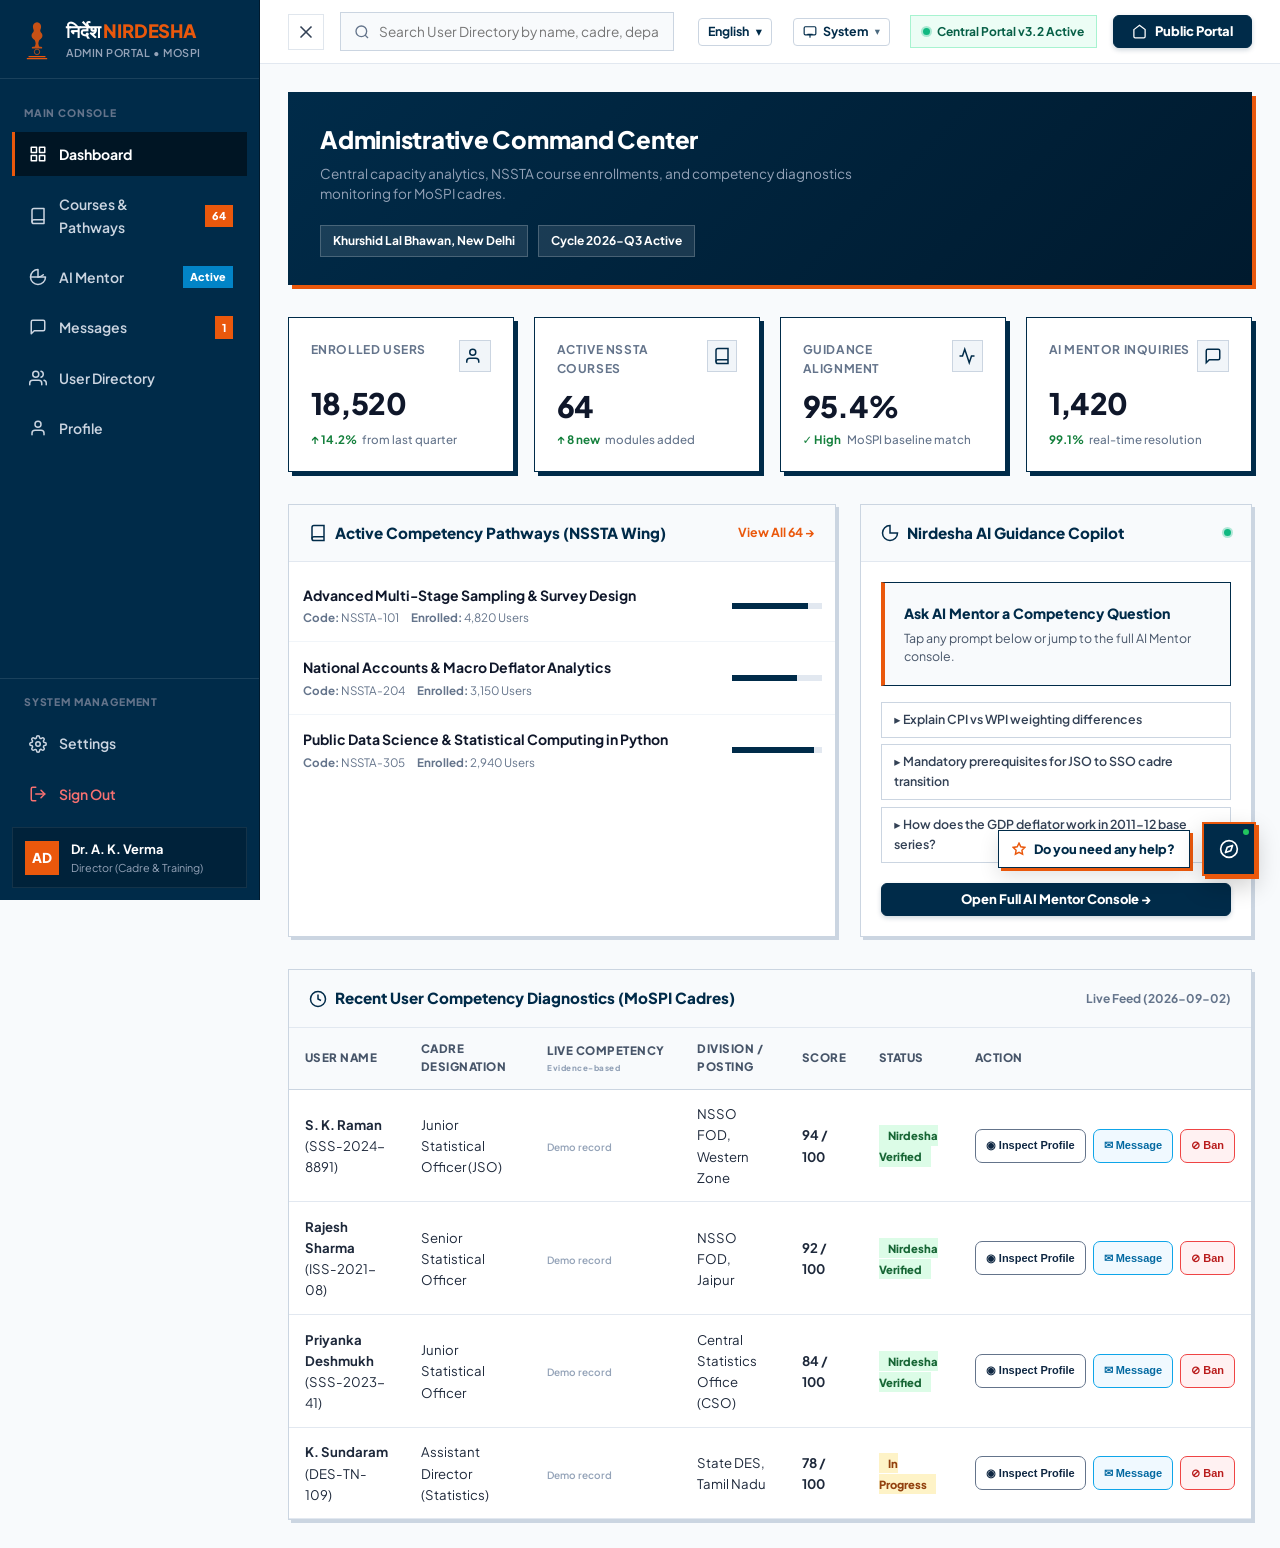
==== commit e28f740d: "Admin live sync after test" ====
--- a/admin.html
+++ b/admin.html
@@ -497,7 +497,6 @@
                     <span>Inspect Profile</span>
                   </button>
                   <button type="button" class="btn-chat-action-header btn-chat-ban-toggle" id="btn-chat-ban-toggle" title="Suspend or Unban this officer">
-                    <svg width="13" height="13" viewBox="0 0 24 24" fill="none" stroke="currentColor" stroke-width="2.2" id="chat-ban-btn-icon"><circle cx="12" cy="12" r="10"></circle><line x1="4.93" y1="4.93" x2="19.07" y2="19.07"></line></svg>
                     <span id="chat-ban-btn-label">Ban Officer</span>
                   </button>
                   <button type="button" class="btn-chat-action-header btn-chat-delete-user" id="btn-chat-delete-user" title="Permanently Delete User from Chats">
@@ -852,16 +851,16 @@
       <!-- Modal Footer with Ban and Message Actions -->
       <div class="admin-modal-footer" style="padding: 0.85rem 1.25rem; display: flex; justify-content: space-between; align-items: center; flex-wrap: wrap; gap: 0.75rem; border-top: 1px solid #e2e8f0;">
         <div style="display: flex; gap: 0.6rem;">
-          <button type="button" class="btn-admin-danger" id="btn-inspect-ban-action">
+          <button type="button" class="btn-admin-danger" id="btn-inspect-ban-action" style="padding: 0.5rem 1.15rem; font-weight: 800;">
             <svg width="14" height="14" viewBox="0 0 24 24" fill="none" stroke="currentColor" stroke-width="2.2"><circle cx="12" cy="12" r="10"></circle><line x1="4.93" y1="4.93" x2="19.07" y2="19.07"></line></svg>
             <span>Ban Officer</span>
           </button>
-          <button type="button" class="btn-admin-action btn-inspect-msg-btn" id="btn-inspect-message-action">
+          <button type="button" class="btn-admin-action" id="btn-inspect-message-action" style="padding: 0.5rem 1.15rem; font-weight: 800; background: #0284c7;">
             <svg width="14" height="14" viewBox="0 0 24 24" fill="none" stroke="currentColor" stroke-width="2"><path d="M21 15a2 2 0 0 1-2 2H7l-4 4V5a2 2 0 0 1 2-2h14a2 2 0 0 1 2 2z"></path></svg>
             <span>Message Officer</span>
           </button>
         </div>
-        <button type="button" class="btn-admin-outline" id="btn-close-inspect-profile-footer">
+        <button type="button" class="btn-admin-outline" id="btn-close-inspect-profile-footer" style="padding: 0.5rem 1.25rem;">
           Close
         </button>
       </div>
@@ -878,6 +877,7 @@
           <svg width="18" height="18" viewBox="0 0 24 24" fill="none" stroke="currentColor" stroke-width="2.5"><path d="M10.29 3.86L1.82 18a2 2 0 0 0 1.71 3h16.94a2 2 0 0 0 1.71-3L13.71 3.86a2 2 0 0 0-3.42 0z"></path><line x1="12" y1="9" x2="12" y2="13"></line><line x1="12" y1="17" x2="12.01" y2="17"></line></svg>
           <div style="font-size: 1.05rem; font-weight: 800;">Confirm Administrative Suspension</div>
         </div>
+        <button type="button" id="btn-close-ban-modal" style="background:none; border:none; color:#fff; font-size:1.5rem; cursor:pointer;">&times;</button>
         <button type="button" class="btn-modal-close" id="btn-close-ban-modal" title="Close ban confirmation" aria-label="Close ban confirmation"><svg width="14" height="14" viewBox="0 0 24 24" fill="none" stroke="currentColor" stroke-width="2.5" stroke-linecap="round" stroke-linejoin="round"><line x1="18" y1="6" x2="6" y2="18"></line><line x1="6" y1="6" x2="18" y2="18"></line></svg></button>
       </div>
 
@@ -909,7 +909,7 @@
 
       <div class="admin-modal-footer" style="padding: 0.85rem 1.25rem; display: flex; justify-content: flex-end; gap: 0.6rem;">
         <button type="button" class="btn-admin-outline" id="btn-cancel-ban-action">Cancel</button>
-        <button type="button" class="btn-admin-danger" id="btn-confirm-ban-action">
+        <button type="button" class="btn-admin-danger" id="btn-confirm-ban-action" style="padding: 0.5rem 1.4rem; font-weight: 800; background: #dc2626; color: #fff;">
           Confirm &amp; Apply Ban ✕
         </button>
       </div>
@@ -926,6 +926,7 @@
           <svg width="17" height="17" viewBox="0 0 24 24" fill="none" stroke="currentColor" stroke-width="2"><path d="M21 15a2 2 0 0 1-2 2H7l-4 4V5a2 2 0 0 1 2-2h14a2 2 0 0 1 2 2z"></path></svg>
           <div style="font-size: 1.05rem; font-weight: 800;">Send Official Directive / Message</div>
         </div>
+        <button type="button" id="btn-close-direct-msg" style="background:none; border:none; color:#fff; font-size:1.5rem; cursor:pointer;">&times;</button>
         <button type="button" class="btn-modal-close" id="btn-close-direct-msg" title="Close directive dialog" aria-label="Close directive dialog"><svg width="14" height="14" viewBox="0 0 24 24" fill="none" stroke="currentColor" stroke-width="2.5" stroke-linecap="round" stroke-linejoin="round"><line x1="18" y1="6" x2="6" y2="18"></line><line x1="6" y1="6" x2="18" y2="18"></line></svg></button>
       </div>
 
@@ -948,7 +949,7 @@
 
       <div class="admin-modal-footer" style="padding: 0.85rem 1.25rem; display: flex; justify-content: flex-end; gap: 0.6rem;">
         <button type="button" class="btn-admin-outline" id="btn-cancel-direct-msg">Cancel</button>
-        <button type="button" class="btn-admin-action" id="btn-send-direct-msg">Send Directive ✓</button>
+        <button type="button" class="btn-admin-action" id="btn-send-direct-msg" style="padding: 0.5rem 1.35rem; font-weight: 800;">Send Directive ✓</button>
       </div>
     </div>
   </div>
@@ -960,6 +961,7 @@
           <div style="font-size: 0.7rem; text-transform: uppercase; color: #fdba74; font-weight: 800;">User Record Inspection (Read-Only)</div>
           <div style="font-size: 1.1rem; font-weight: 800;" id="inspect-modal-title">Inspect User Record</div>
         </div>
+        <button type="button" id="admin-inspect-close" style="background:none; border:none; color:#fff; font-size:1.5rem; cursor:pointer;">&times;</button>
         <button type="button" class="btn-modal-close" id="admin-inspect-close" title="Close inspection" aria-label="Close inspection"><svg width="14" height="14" viewBox="0 0 24 24" fill="none" stroke="currentColor" stroke-width="2.5" stroke-linecap="round" stroke-linejoin="round"><line x1="18" y1="6" x2="6" y2="18"></line><line x1="6" y1="6" x2="18" y2="18"></line></svg></button>
       </div>
 
@@ -1005,9 +1007,13 @@
     </div>
   </div>
 
-  <script src="js/admin.js"></script>
-  <script src="js/ai-companion.js" defer></script>
-  <script src="js/translation.js" defer></script>
+ <script src="js/phase1-integration.js" defer></script>
+<script src="js/admin.js" defer></script>
+
+<script src="js/admin-live-sync.js?v=7" defer></script>
+
+<script src="js/ai-companion.js" defer></script>
+<script src="js/translation.js" defer></script>
 
   <!-- ==========================================================================
        ADMIN OFFICER PROFILE VIEWER MODAL (READ-ONLY INSPECTION)
--- a/css/admin.css
+++ b/css/admin.css
@@ -1650,6 +1650,18 @@
   line-height: 1.45;
 }
 
+.btn-modal-close-icon {
+  background: transparent;
+  border: 1px solid rgba(255, 255, 255, 0.4);
+  border-radius: 0px !important;
+  width: 32px;
+  height: 32px;
+  display: flex;
+  align-items: center;
+  justify-content: center;
+  color: #ffffff;
+  cursor: pointer;
+  transition: all 0.15s ease;
 .btn-modal-close,
 .btn-modal-close-icon,
 .btn-drawer-close {
@@ -1676,6 +1688,9 @@
   flex-shrink: 0 !important;
 }
 
+.btn-modal-close-icon:hover {
+  background: #ea580c;
+  border-color: #ea580c;
 .btn-modal-close svg,
 .btn-modal-close-icon svg,
 .btn-drawer-close svg {
@@ -2156,6 +2171,8 @@
   gap: 0.3rem;
   font-size: 0.72rem;
   font-weight: 800;
+  padding: 2px 8px;
+  border-radius: 3px;
   padding: 3px 8px;
   border-radius: 6px;
 }
@@ -2176,20 +2193,26 @@
   display: flex;
   align-items: center;
   justify-content: flex-end;
+  gap: 0.4rem;
   gap: 0.45rem;
   flex-wrap: wrap;
 }
 
 .btn-dir-action {
+  padding: 0.35rem 0.65rem;
+  font-size: 0.74rem;
   padding: 0.38rem 0.72rem;
   font-size: 0.75rem;
   font-weight: 700;
   font-family: inherit;
+  border: 1px solid #cbd5e1;
   border: 1.5px solid #cbd5e1;
   background: #ffffff;
   cursor: pointer;
   display: inline-flex;
   align-items: center;
+  gap: 0.3rem;
+  transition: all 0.15s ease;
   justify-content: center;
   gap: 0.35rem;
   border-radius: 6px;
@@ -2201,6 +2224,8 @@
 }
 
 .btn-dir-action:hover {
+  background: #f1f5f9;
+  border-color: #94a3b8;
   transform: translateY(-1px);
 }
 
@@ -2209,19 +2234,25 @@
 }
 
 .btn-dir-action.btn-dir-inspect {
+  color: #002b49;
   background: #f0f7ff;
   color: #0284c7;
   border-color: #bae6fd;
   font-weight: 800;
 }
 
+.btn-dir-action.btn-dir-unban {
+  background: #16a34a;
 .btn-dir-action.btn-dir-inspect:hover {
   background: #0284c7;
   color: #ffffff;
+  border-color: #15803d;
   border-color: #0284c7;
   box-shadow: 0 3px 8px rgba(2, 132, 199, 0.28);
 }
 
+.btn-dir-action.btn-dir-unban:hover {
+  background: #15803d;
 .btn-dir-action.btn-dir-msg {
   background: #f0fdf4;
   color: #16a34a;
@@ -2239,11 +2270,13 @@
 .btn-dir-action.btn-dir-ban {
   background: #fef2f2;
   color: #dc2626;
+  border-color: #fca5a5;
   border-color: #fecaca;
   font-weight: 800;
 }
 
 .btn-dir-action.btn-dir-ban:hover {
+  background: #fef2f2;
   background: #dc2626;
   color: #ffffff;
   border-color: #dc2626;
@@ -2572,84 +2605,41 @@
 .btn-chat-action-header {
   display: inline-flex;
   align-items: center;
-  gap: 0.38rem;
-  padding: 0.42rem 0.8rem;
-  font-size: 0.76rem;
+  gap: 0.35rem;
+  padding: 0.38rem 0.75rem;
+  font-size: 0.74rem;
   font-weight: 700;
   font-family: inherit;
-  border: 1.5px solid #cbd5e1;
-  background: #ffffff;
-  color: #002b49;
+  border: 1px solid #cbd5e1;
+  background: #ffffff;
   cursor: pointer;
-  border-radius: 6px;
-  line-height: 1;
-  user-select: none;
-  box-shadow: 0 1px 2px rgba(0, 0, 0, 0.05);
-  transition: all 0.16s ease;
+  border-radius: 4px;
+  transition: all 0.15s;
 }
 
 .btn-chat-action-header:hover {
   background: #f8fafc;
-  border-color: #94a3b8;
-  transform: translateY(-1px);
-  box-shadow: 0 2px 6px rgba(0, 0, 0, 0.08);
-}
-
-.btn-chat-action-header:active {
-  transform: translateY(0px) scale(0.97);
-}
-
-#btn-chat-inspect-profile {
-  color: #0284c7;
-  border-color: #bae6fd;
-  background: #f0f7ff;
-}
-
-#btn-chat-inspect-profile:hover {
-  background: #0284c7;
-  color: #ffffff;
-  border-color: #0284c7;
-  box-shadow: 0 3px 8px rgba(2, 132, 199, 0.25);
 }
 
 .btn-chat-ban-toggle {
   color: #dc2626;
-  border-color: #fecaca;
-  background: #fef2f2;
-  font-weight: 800;
-}
-
-.btn-chat-ban-toggle:hover {
-  background: #dc2626;
-  color: #ffffff;
-  border-color: #dc2626;
-  box-shadow: 0 3px 8px rgba(220, 38, 38, 0.25);
+  border-color: #fca5a5;
+  font-weight: 800;
 }
 
 .btn-chat-ban-toggle.is-banned {
   color: #16a34a;
-  border-color: #bbf7d0;
-  background: #f0fdf4;
-}
-
-.btn-chat-ban-toggle.is-banned:hover {
-  background: #16a34a;
-  color: #ffffff;
-  border-color: #16a34a;
-  box-shadow: 0 3px 8px rgba(22, 163, 74, 0.25);
+  border-color: #86efac;
 }
 
 .btn-chat-delete-user {
   color: #64748b;
-  border-color: #e2e8f0;
-  background: #ffffff;
 }
 
 .btn-chat-delete-user:hover {
   color: #b91c1c;
   border-color: #fca5a5;
   background: #fef2f2;
-  box-shadow: 0 2px 6px rgba(185, 28, 28, 0.15);
 }
 
 /* Chat Messages Viewport (WhatsApp / Telegram Wallpaper) */
@@ -2787,10 +2777,10 @@
 }
 
 .btn-chat-send {
-  width: 42px;
-  height: 42px;
-  border-radius: 8px;
-  background: linear-gradient(135deg, #002b49 0%, #0284c7 100%);
+  width: 40px;
+  height: 40px;
+  border-radius: 50%;
+  background: #002b49;
   color: #ffffff;
   border: none;
   display: flex;
@@ -2798,18 +2788,12 @@
   justify-content: center;
   cursor: pointer;
   flex-shrink: 0;
-  box-shadow: 0 2px 6px rgba(2, 132, 199, 0.3);
-  transition: all 0.18s ease;
+  transition: background 0.15s ease, transform 0.1s ease;
 }
 
 .btn-chat-send:hover {
-  background: linear-gradient(135deg, #001f35 0%, #0369a1 100%);
-  transform: translateY(-1px) scale(1.04);
-  box-shadow: 0 4px 12px rgba(2, 132, 199, 0.45);
-}
-
-.btn-chat-send:active {
-  transform: translateY(0px) scale(0.96);
+  background: #001827;
+  transform: scale(1.04);
 }
 
 /* ==========================================================================
--- a/css/public.css
+++ b/css/public.css
@@ -11307,198 +11307,40 @@
 
 .btn-banned-appeal-primary {
   padding: 0.55rem 1.4rem;
-  background: linear-gradient(135deg, #002b49 0%, #0284c7 100%);
-  color: #ffffff;
-  border: 1.5px solid #002b49;
-  font-size: 0.84rem;
+  background: #002b49;
+  color: #ffffff;
+  border: 1.5px solid #001827;
+  font-size: 0.82rem;
   font-weight: 800;
   cursor: pointer;
-  border-radius: 6px !important;
-  box-shadow: 0 3px 8px rgba(2, 132, 199, 0.25);
-  transition: all 0.16s ease;
+  border-radius: 0px !important;
+  transition: all 0.15s ease;
   display: inline-flex;
   align-items: center;
-  gap: 0.45rem;
-  user-select: none;
+  gap: 0.4rem;
 }
 
 .btn-banned-appeal-primary:hover {
-  background: linear-gradient(135deg, #001827 0%, #0369a1 100%);
+  background: #034b75;
   transform: translateY(-1px);
-  box-shadow: 0 5px 12px rgba(2, 132, 199, 0.35);
-}
-
-.btn-banned-appeal-primary:active {
-  transform: translateY(0px) scale(0.98);
 }
 
 .btn-banned-signout {
-  padding: 0.52rem 1.15rem;
+  padding: 0.5rem 1rem;
   background: #ffffff;
   color: #dc2626;
   border: 1.5px solid #fca5a5;
-  font-size: 0.82rem;
+  font-size: 0.8rem;
   font-weight: 700;
   text-decoration: none;
   cursor: pointer;
-  border-radius: 6px !important;
-  transition: all 0.16s ease;
-  display: inline-flex;
-  align-items: center;
-  gap: 0.4rem;
-  user-select: none;
+  border-radius: 0px !important;
+  transition: all 0.15s ease;
 }
 
 .btn-banned-signout:hover {
   background: #fef2f2;
   border-color: #dc2626;
-  transform: translateY(-1px);
-}
-
-.btn-banned-signout:active {
-  transform: translateY(0px) scale(0.98);
-}
-
-.banned-contact-hyperlink {
-  color: #0284c7;
-  font-weight: 800;
-  text-decoration: underline;
-  text-underline-offset: 3px;
-  cursor: pointer;
-  transition: color 0.15s ease;
-}
-
-.banned-contact-hyperlink:hover {
-  color: #0369a1;
-}
-
-/* Universal Modal Action Button System (Public Portal Modals) */
-.btn-admin-action {
-  background: #002b49;
-  color: #ffffff;
-  border: 1.5px solid #002b49;
-  font-size: 0.8125rem;
-  font-weight: 800;
-  padding: 0.5rem 1.15rem;
-  display: inline-flex;
-  align-items: center;
-  justify-content: center;
-  gap: 0.45rem;
-  cursor: pointer;
-  border-radius: 6px !important;
-  box-shadow: 0 2px 5px rgba(0, 43, 73, 0.2);
-  transition: all 0.16s ease;
-  text-decoration: none;
-  line-height: 1.2;
-  user-select: none;
-}
-
-.btn-admin-action:hover {
-  background: #001a2e;
-  border-color: #001a2e;
-  box-shadow: 0 4px 10px rgba(0, 43, 73, 0.3);
-  color: #ffffff;
-  transform: translateY(-1px);
-}
-
-.btn-admin-action:active {
-  transform: translateY(0px) scale(0.98);
-}
-
-.btn-admin-danger {
-  background: #dc2626;
-  color: #ffffff;
-  border: 1.5px solid #dc2626;
-  font-size: 0.8125rem;
-  font-weight: 800;
-  padding: 0.5rem 1.15rem;
-  display: inline-flex;
-  align-items: center;
-  justify-content: center;
-  gap: 0.45rem;
-  cursor: pointer;
-  border-radius: 6px !important;
-  box-shadow: 0 2px 5px rgba(220, 38, 38, 0.25);
-  transition: all 0.16s ease;
-  text-decoration: none;
-  line-height: 1.2;
-  user-select: none;
-}
-
-.btn-admin-danger:hover {
-  background: #b91c1c;
-  border-color: #b91c1c;
-  box-shadow: 0 4px 10px rgba(220, 38, 38, 0.35);
-  color: #ffffff;
-  transform: translateY(-1px);
-}
-
-.btn-admin-danger:active {
-  transform: translateY(0px) scale(0.98);
-}
-
-.btn-admin-success {
-  background: #16a34a;
-  color: #ffffff;
-  border: 1.5px solid #16a34a;
-  font-size: 0.8125rem;
-  font-weight: 800;
-  padding: 0.5rem 1.15rem;
-  display: inline-flex;
-  align-items: center;
-  justify-content: center;
-  gap: 0.45rem;
-  cursor: pointer;
-  border-radius: 6px !important;
-  box-shadow: 0 2px 5px rgba(22, 163, 74, 0.25);
-  transition: all 0.16s ease;
-  text-decoration: none;
-  line-height: 1.2;
-  user-select: none;
-}
-
-.btn-admin-success:hover {
-  background: #15803d;
-  border-color: #15803d;
-  box-shadow: 0 4px 10px rgba(22, 163, 74, 0.35);
-  color: #ffffff;
-  transform: translateY(-1px);
-}
-
-.btn-admin-success:active {
-  transform: translateY(0px) scale(0.98);
-}
-
-.btn-admin-outline {
-  background: #ffffff;
-  color: #334155;
-  border: 1.5px solid #cbd5e1;
-  font-size: 0.8125rem;
-  font-weight: 700;
-  padding: 0.5rem 1.15rem;
-  display: inline-flex;
-  align-items: center;
-  justify-content: center;
-  gap: 0.45rem;
-  cursor: pointer;
-  border-radius: 6px !important;
-  box-shadow: 0 1px 2px rgba(0, 0, 0, 0.05);
-  transition: all 0.16s ease;
-  text-decoration: none;
-  line-height: 1.2;
-  user-select: none;
-}
-
-.btn-admin-outline:hover {
-  background: #f8fafc;
-  border-color: #94a3b8;
-  color: #0f172a;
-  box-shadow: 0 2px 6px rgba(0, 0, 0, 0.08);
-  transform: translateY(-1px);
-}
-
-.btn-admin-outline:active {
-  transform: translateY(0px) scale(0.98);
 }
 
 /* Dark Mode Adaptation */
@@ -11550,271 +11392,3 @@
   background: #1e293b;
   border-color: #334155;
 }
-
-/* ==========================================================================
-   AI MENTOR CUSTOM QUIZ & ELAB PROJECT WORKFLOWS
-   ========================================================================== */
-
-/* 1. Header Attach Resume Button */
-.btn-attach-resume-header {
-  display: inline-flex;
-  align-items: center;
-  gap: 0.45rem;
-  padding: 0.45rem 0.85rem;
-  font-size: 0.8rem;
-  font-weight: 700;
-  color: #002b49;
-  background: #f8fafc;
-  border: 1.5px solid #cbd5e1;
-  border-radius: 6px;
-  cursor: pointer;
-  transition: all 0.18s ease;
-}
-
-.btn-attach-resume-header:hover {
-  background: #f0fdf4;
-  border-color: #86efac;
-  color: #166534;
-  transform: translateY(-1px);
-  box-shadow: 0 2px 6px rgba(0, 0, 0, 0.06);
-}
-
-[data-theme="dark"] .btn-attach-resume-header {
-  background: #1e293b;
-  border-color: #334155;
-  color: #f8fafc;
-}
-
-[data-theme="dark"] .btn-attach-resume-header:hover {
-  background: #064e3b;
-  border-color: #059669;
-  color: #a7f3d0;
-}
-
-/* 2. eLab Header Trigger Button */
-.btn-create-elab-trigger {
-  display: inline-flex;
-  align-items: center;
-  gap: 0.5rem;
-  padding: 0.6rem 1.15rem;
-  font-size: 0.825rem;
-  font-weight: 800;
-  color: #ffffff;
-  background: linear-gradient(135deg, #ea580c 0%, #c2410c 100%);
-  border: none;
-  border-radius: 6px;
-  cursor: pointer;
-  box-shadow: 0 3px 10px rgba(234, 88, 12, 0.3);
-  transition: all 0.18s ease;
-}
-
-.btn-create-elab-trigger:hover {
-  background: linear-gradient(135deg, #f97316 0%, #ea580c 100%);
-  transform: translateY(-1px);
-  box-shadow: 0 5px 14px rgba(234, 88, 12, 0.4);
-}
-
-/* 3. AI Mentor Custom Project Badges */
-.badge-mentor-custom-project {
-  display: inline-flex;
-  align-items: center;
-  gap: 0.35rem;
-  padding: 0.2rem 0.6rem;
-  font-size: 0.68rem;
-  font-weight: 800;
-  text-transform: uppercase;
-  letter-spacing: 0.5px;
-  border-radius: 4px;
-  background: linear-gradient(135deg, #7c3aed 0%, #4338ca 100%);
-  color: #ffffff;
-  box-shadow: 0 2px 6px rgba(124, 58, 237, 0.25);
-  margin-bottom: 0.35rem;
-}
-
-/* 4. eLab Work Link & Profile Feature Controls */
-.elab-work-link-row {
-  display: flex;
-  gap: 0.5rem;
-  align-items: center;
-  margin-top: 0.65rem;
-  background: #f8fafc;
-  padding: 0.5rem 0.65rem;
-  border: 1px solid #e2e8f0;
-  border-radius: 6px;
-}
-
-.elab-work-link-input {
-  flex: 1;
-  border: 1px solid #cbd5e1;
-  border-radius: 4px;
-  padding: 0.35rem 0.6rem;
-  font-size: 0.775rem;
-  background: #ffffff;
-  color: #0f172a;
-}
-
-.elab-work-link-input:focus {
-  outline: none;
-  border-color: #0284c7;
-  box-shadow: 0 0 0 2px rgba(2, 132, 199, 0.15);
-}
-
-.btn-elab-save-work-link {
-  padding: 0.35rem 0.75rem;
-  font-size: 0.75rem;
-  font-weight: 700;
-  color: #ffffff;
-  background: #002b49;
-  border: none;
-  border-radius: 4px;
-  cursor: pointer;
-  white-space: nowrap;
-  transition: all 0.15s ease;
-}
-
-.btn-elab-save-work-link:hover {
-  background: #0284c7;
-}
-
-.btn-elab-feature-toggle {
-  display: inline-flex;
-  align-items: center;
-  gap: 0.35rem;
-  padding: 0.3rem 0.65rem;
-  font-size: 0.72rem;
-  font-weight: 700;
-  border-radius: 4px;
-  border: 1.5px solid #cbd5e1;
-  background: #ffffff;
-  color: #475569;
-  cursor: pointer;
-  transition: all 0.15s ease;
-}
-
-.btn-elab-feature-toggle.is-featured {
-  background: #fef3c7;
-  border-color: #f59e0b;
-  color: #92400e;
-  font-weight: 800;
-}
-
-.btn-elab-feature-toggle:hover {
-  border-color: #f59e0b;
-  color: #b45309;
-}
-
-.btn-view-work-link {
-  display: inline-flex;
-  align-items: center;
-  gap: 0.3rem;
-  padding: 0.2rem 0.55rem;
-  font-size: 0.72rem;
-  font-weight: 700;
-  color: #0284c7;
-  background: #e0f2fe;
-  border: 1px solid #7dd3fc;
-  border-radius: 4px;
-  text-decoration: none;
-  transition: all 0.15s ease;
-}
-
-.btn-view-work-link:hover {
-  background: #0284c7;
-  color: #ffffff;
-  text-decoration: none;
-}
-
-/* 5. Course Multi-Select Box in eLab Modal */
-.elab-course-check-item {
-  display: flex;
-  align-items: flex-start;
-  gap: 0.6rem;
-  padding: 0.5rem;
-  border-radius: 4px;
-  border-bottom: 1px solid #e2e8f0;
-  cursor: pointer;
-  transition: background 0.15s ease;
-}
-
-.elab-course-check-item:last-child {
-  border-bottom: none;
-}
-
-.elab-course-check-item:hover {
-  background: #f1f5f9;
-}
-
-.elab-course-check-item input[type="checkbox"] {
-  margin-top: 3px;
-  cursor: pointer;
-  accent-color: #ea580c;
-}
-
-.elab-course-check-info {
-  flex: 1;
-}
-
-.elab-course-check-title {
-  font-size: 0.8rem;
-  font-weight: 700;
-  color: #002b49;
-  margin-bottom: 2px;
-}
-
-.elab-course-check-meta {
-  font-size: 0.72rem;
-  color: #64748b;
-}
-
-[data-theme="dark"] .btn-create-elab-trigger {
-  box-shadow: 0 3px 10px rgba(0, 0, 0, 0.4);
-}
-
-[data-theme="dark"] .elab-work-link-row {
-  background: #0f172a;
-  border-color: #334155;
-}
-
-[data-theme="dark"] .elab-work-link-input {
-  background: #1e293b;
-  border-color: #475569;
-  color: #f8fafc;
-}
-
-[data-theme="dark"] .btn-elab-save-work-link {
-  background: #0284c7;
-}
-
-[data-theme="dark"] .btn-elab-feature-toggle {
-  background: #1e293b;
-  border-color: #475569;
-  color: #cbd5e1;
-}
-
-[data-theme="dark"] .btn-elab-feature-toggle.is-featured {
-  background: #78350f;
-  border-color: #f59e0b;
-  color: #fef3c7;
-}
-
-[data-theme="dark"] .elab-course-multiselect-box {
-  background: #0f172a !important;
-  border-color: #334155 !important;
-}
-
-[data-theme="dark"] .elab-course-check-item {
-  border-bottom-color: #334155;
-}
-
-[data-theme="dark"] .elab-course-check-item:hover {
-  background: #1e293b;
-}
-
-[data-theme="dark"] .elab-course-check-title {
-  color: #f8fafc;
-}
-
-[data-theme="dark"] .elab-course-check-meta {
-  color: #94a3b8;
-}
-
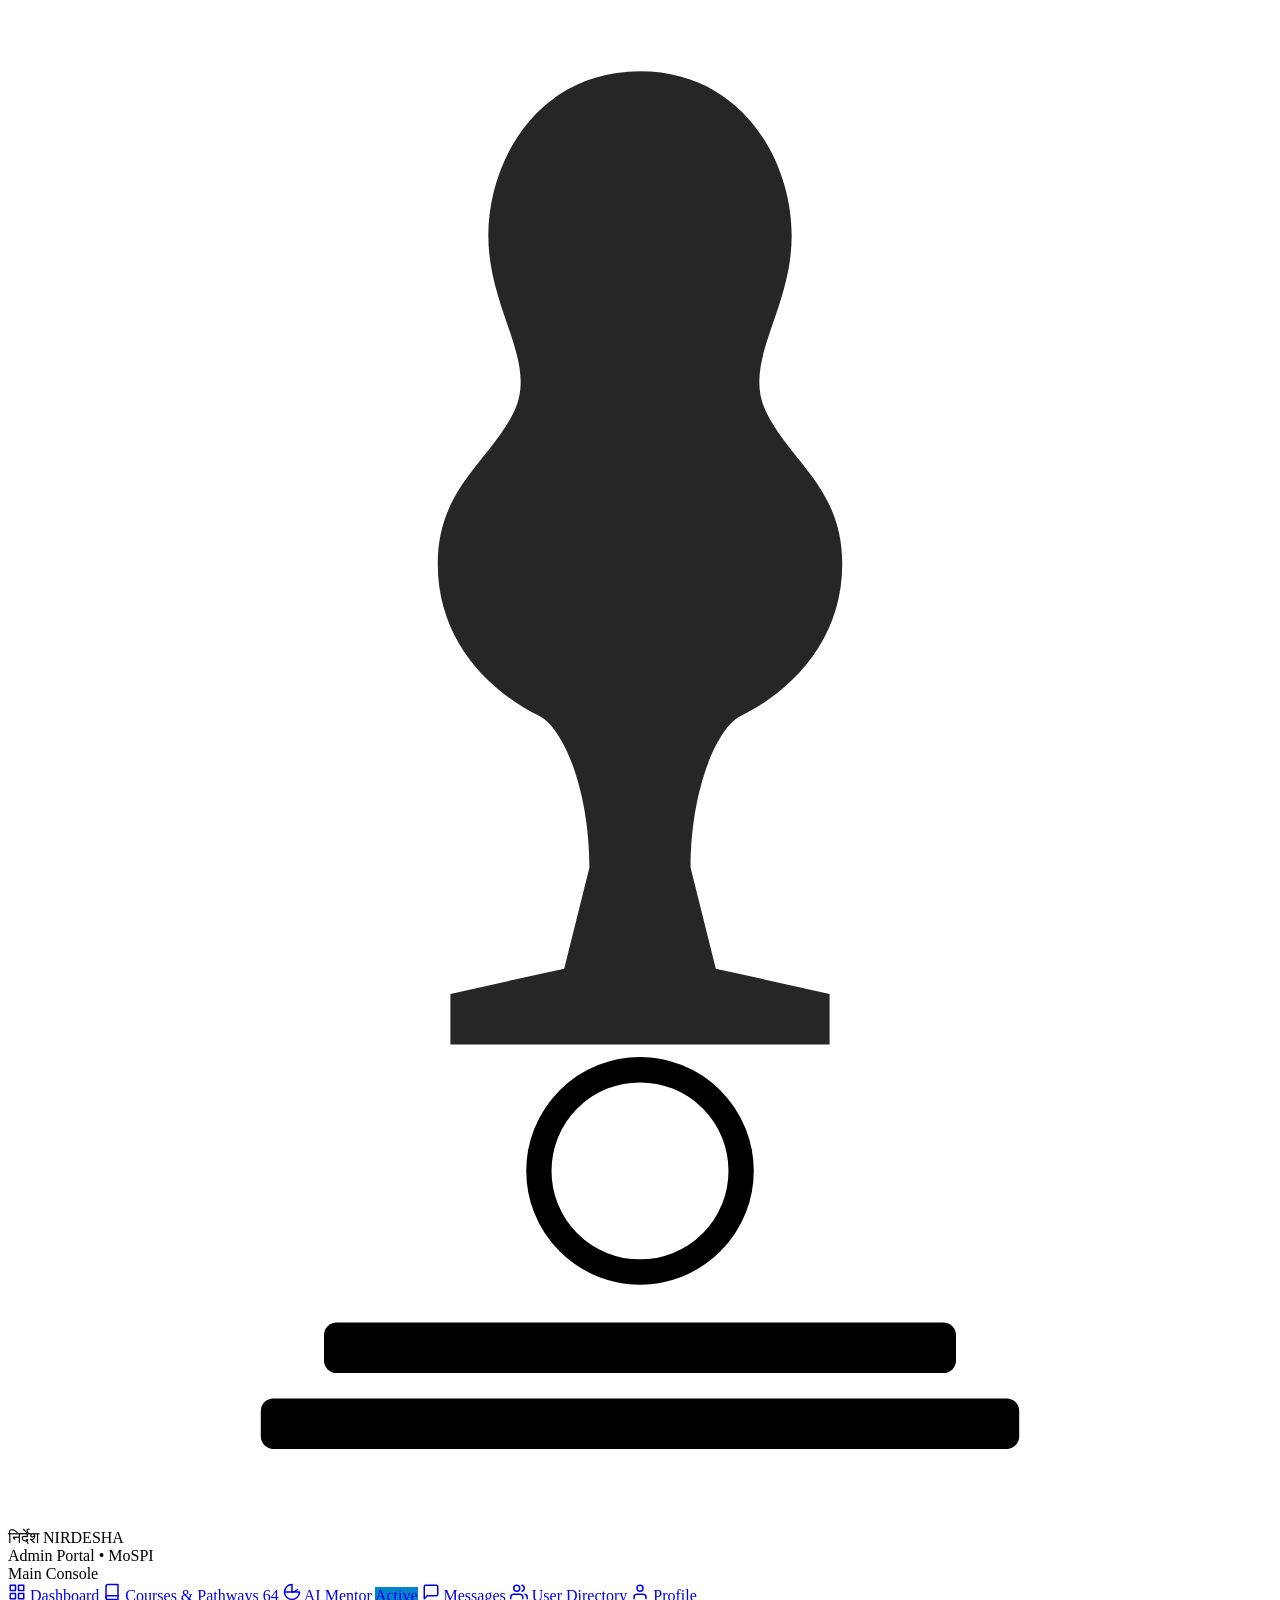
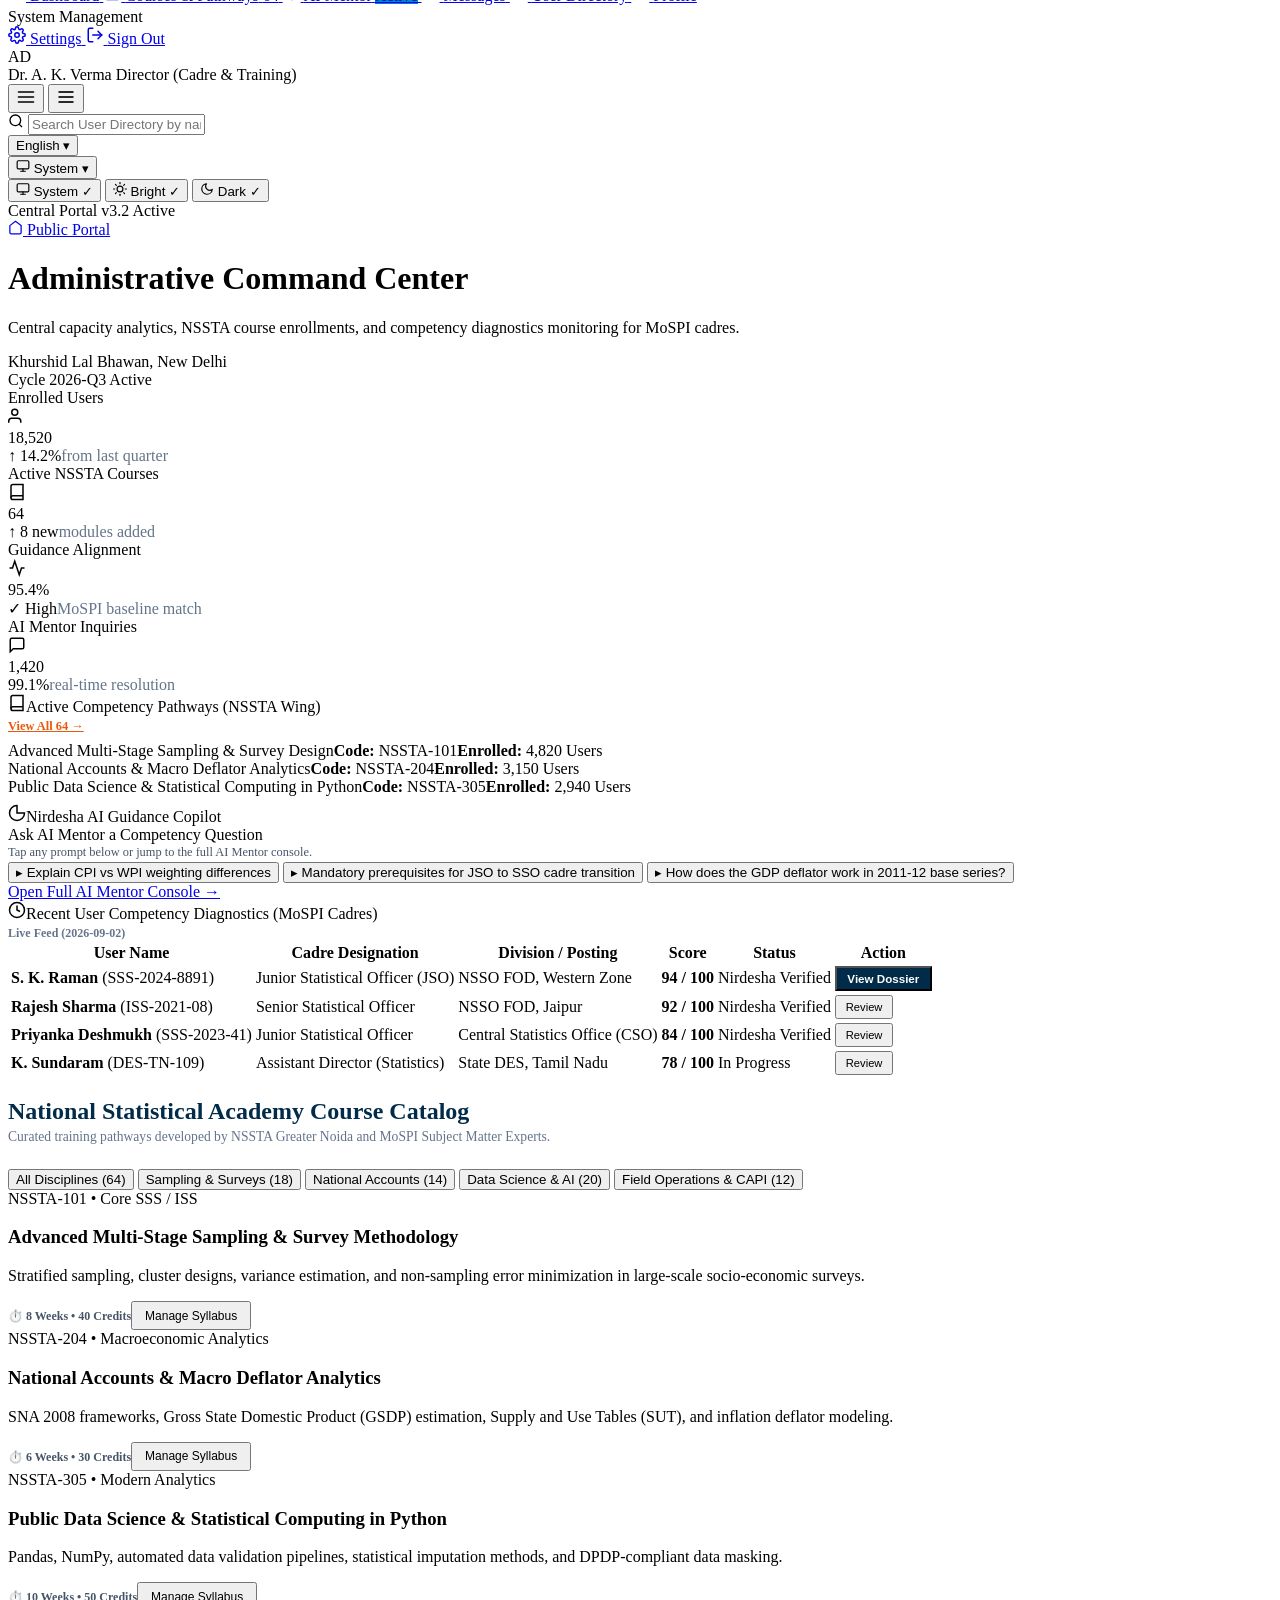
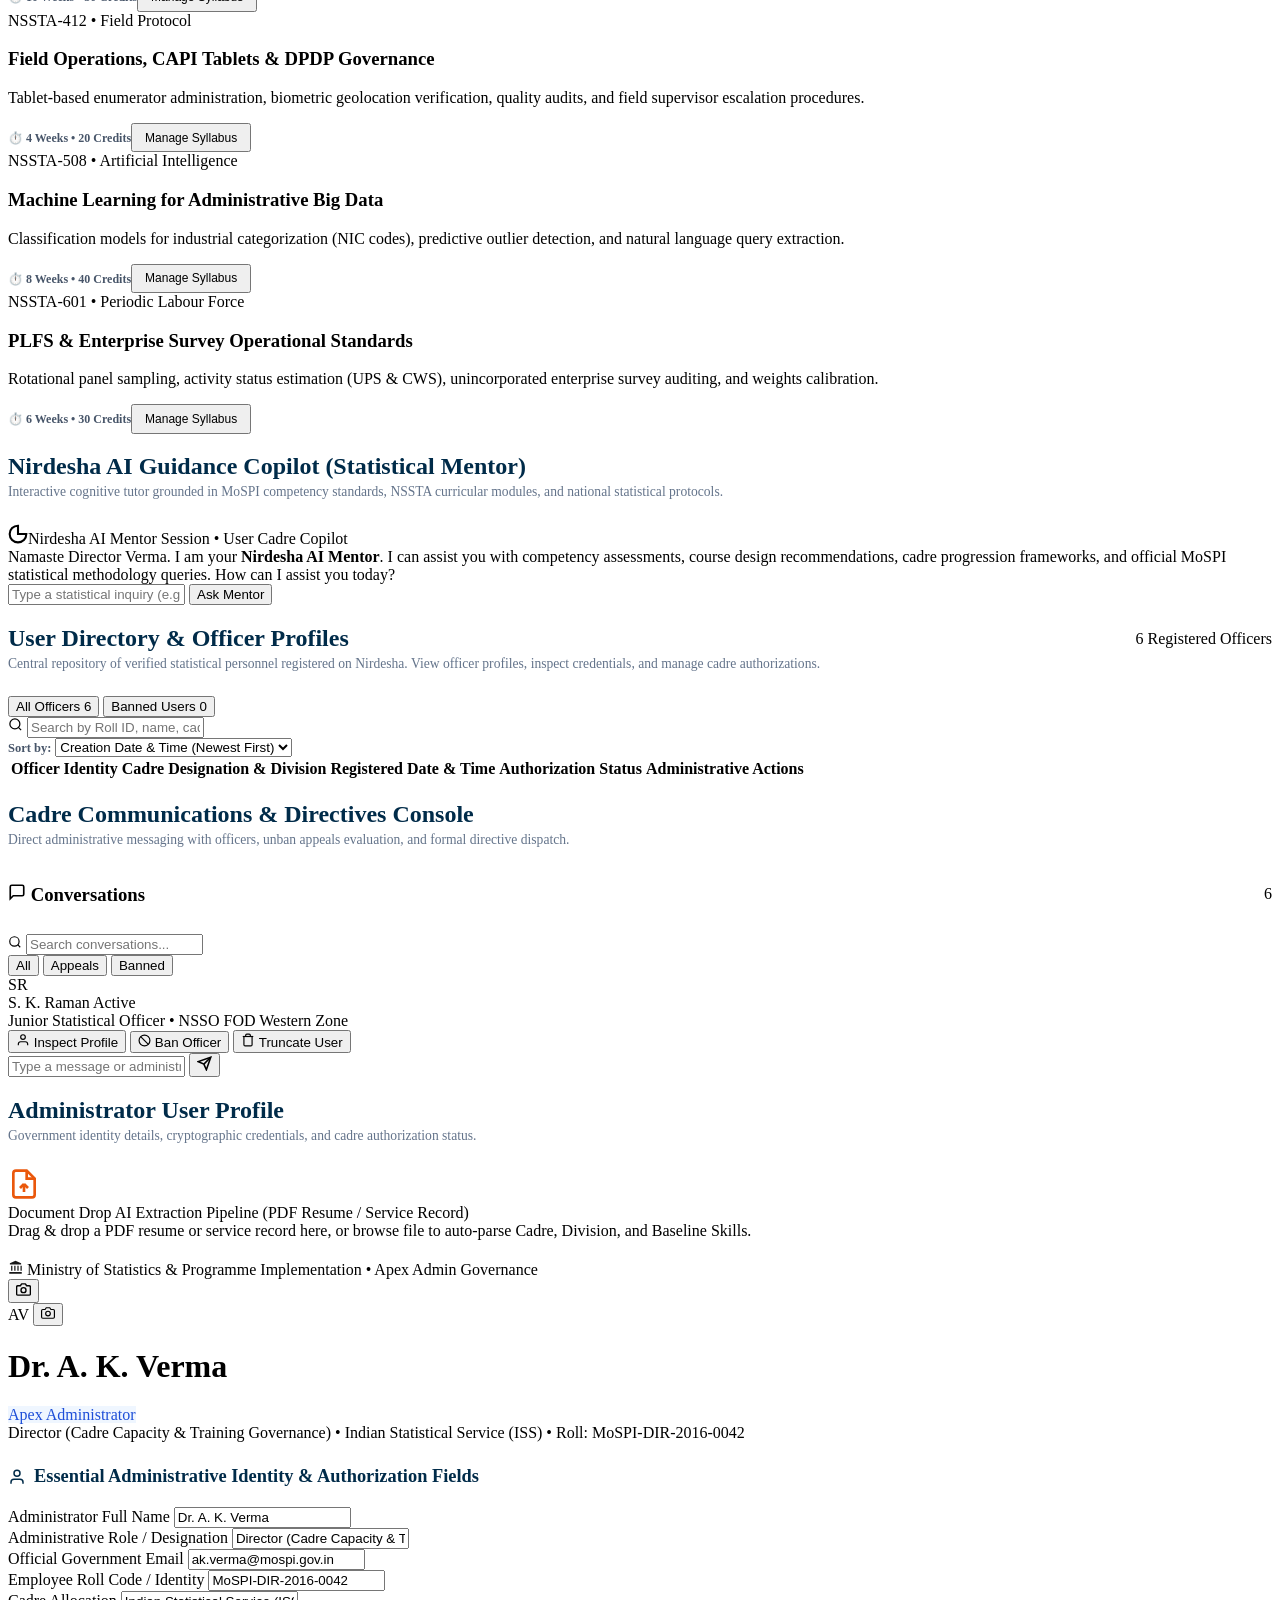
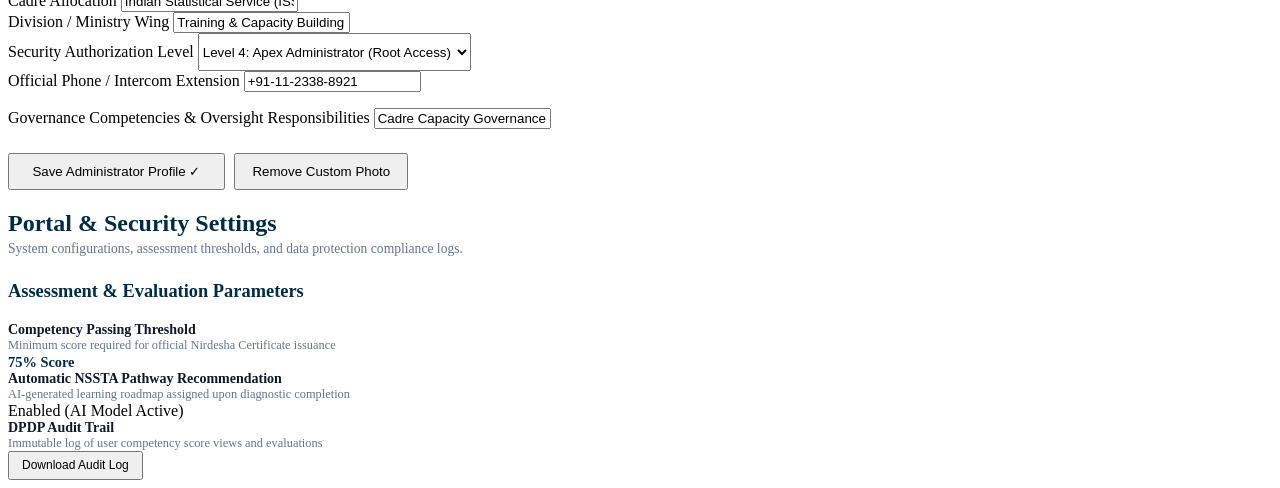
==== commit 389eae1e: "feat: enable clean semantic URLs (/dashboard, /admin/dashboard, /login, /) and remove .html extensio" ====
--- a/admin.html
+++ b/admin.html
@@ -3,6 +3,18 @@
 <head>
   <meta charset="UTF-8">
   <meta name="viewport" content="width=device-width, initial-scale=1.0">
+  
+  <!-- Clean Semantic URL Normalizer: Ensure address bar displays /admin/dashboard -->
+  <script>
+    (function() {
+      try {
+        if (window.location.protocol !== 'file:' && (window.location.pathname.endsWith('admin.html') || window.location.pathname.endsWith('/admin'))) {
+          window.history.replaceState(null, '', '/admin/dashboard' + window.location.hash);
+        }
+      } catch (e) {}
+    })();
+  </script>
+
   <title>Administration Command Center — Nirdesha Portal | MoSPI, Government of India</title>
   <meta name="description" content="Central administration and competency intelligence command center for the Ministry of Statistics and Programme Implementation (MoSPI).">
 
@@ -497,6 +509,7 @@
                     <span>Inspect Profile</span>
                   </button>
                   <button type="button" class="btn-chat-action-header btn-chat-ban-toggle" id="btn-chat-ban-toggle" title="Suspend or Unban this officer">
+                    <svg width="13" height="13" viewBox="0 0 24 24" fill="none" stroke="currentColor" stroke-width="2.2" id="chat-ban-btn-icon"><circle cx="12" cy="12" r="10"></circle><line x1="4.93" y1="4.93" x2="19.07" y2="19.07"></line></svg>
                     <span id="chat-ban-btn-label">Ban Officer</span>
                   </button>
                   <button type="button" class="btn-chat-action-header btn-chat-delete-user" id="btn-chat-delete-user" title="Permanently Delete User from Chats">
@@ -851,16 +864,16 @@
       <!-- Modal Footer with Ban and Message Actions -->
       <div class="admin-modal-footer" style="padding: 0.85rem 1.25rem; display: flex; justify-content: space-between; align-items: center; flex-wrap: wrap; gap: 0.75rem; border-top: 1px solid #e2e8f0;">
         <div style="display: flex; gap: 0.6rem;">
-          <button type="button" class="btn-admin-danger" id="btn-inspect-ban-action" style="padding: 0.5rem 1.15rem; font-weight: 800;">
+          <button type="button" class="btn-admin-danger" id="btn-inspect-ban-action">
             <svg width="14" height="14" viewBox="0 0 24 24" fill="none" stroke="currentColor" stroke-width="2.2"><circle cx="12" cy="12" r="10"></circle><line x1="4.93" y1="4.93" x2="19.07" y2="19.07"></line></svg>
             <span>Ban Officer</span>
           </button>
-          <button type="button" class="btn-admin-action" id="btn-inspect-message-action" style="padding: 0.5rem 1.15rem; font-weight: 800; background: #0284c7;">
+          <button type="button" class="btn-admin-action btn-inspect-msg-btn" id="btn-inspect-message-action">
             <svg width="14" height="14" viewBox="0 0 24 24" fill="none" stroke="currentColor" stroke-width="2"><path d="M21 15a2 2 0 0 1-2 2H7l-4 4V5a2 2 0 0 1 2-2h14a2 2 0 0 1 2 2z"></path></svg>
             <span>Message Officer</span>
           </button>
         </div>
-        <button type="button" class="btn-admin-outline" id="btn-close-inspect-profile-footer" style="padding: 0.5rem 1.25rem;">
+        <button type="button" class="btn-admin-outline" id="btn-close-inspect-profile-footer">
           Close
         </button>
       </div>
@@ -877,7 +890,6 @@
           <svg width="18" height="18" viewBox="0 0 24 24" fill="none" stroke="currentColor" stroke-width="2.5"><path d="M10.29 3.86L1.82 18a2 2 0 0 0 1.71 3h16.94a2 2 0 0 0 1.71-3L13.71 3.86a2 2 0 0 0-3.42 0z"></path><line x1="12" y1="9" x2="12" y2="13"></line><line x1="12" y1="17" x2="12.01" y2="17"></line></svg>
           <div style="font-size: 1.05rem; font-weight: 800;">Confirm Administrative Suspension</div>
         </div>
-        <button type="button" id="btn-close-ban-modal" style="background:none; border:none; color:#fff; font-size:1.5rem; cursor:pointer;">&times;</button>
         <button type="button" class="btn-modal-close" id="btn-close-ban-modal" title="Close ban confirmation" aria-label="Close ban confirmation"><svg width="14" height="14" viewBox="0 0 24 24" fill="none" stroke="currentColor" stroke-width="2.5" stroke-linecap="round" stroke-linejoin="round"><line x1="18" y1="6" x2="6" y2="18"></line><line x1="6" y1="6" x2="18" y2="18"></line></svg></button>
       </div>
 
@@ -909,7 +921,7 @@
 
       <div class="admin-modal-footer" style="padding: 0.85rem 1.25rem; display: flex; justify-content: flex-end; gap: 0.6rem;">
         <button type="button" class="btn-admin-outline" id="btn-cancel-ban-action">Cancel</button>
-        <button type="button" class="btn-admin-danger" id="btn-confirm-ban-action" style="padding: 0.5rem 1.4rem; font-weight: 800; background: #dc2626; color: #fff;">
+        <button type="button" class="btn-admin-danger" id="btn-confirm-ban-action">
           Confirm &amp; Apply Ban ✕
         </button>
       </div>
@@ -926,7 +938,6 @@
           <svg width="17" height="17" viewBox="0 0 24 24" fill="none" stroke="currentColor" stroke-width="2"><path d="M21 15a2 2 0 0 1-2 2H7l-4 4V5a2 2 0 0 1 2-2h14a2 2 0 0 1 2 2z"></path></svg>
           <div style="font-size: 1.05rem; font-weight: 800;">Send Official Directive / Message</div>
         </div>
-        <button type="button" id="btn-close-direct-msg" style="background:none; border:none; color:#fff; font-size:1.5rem; cursor:pointer;">&times;</button>
         <button type="button" class="btn-modal-close" id="btn-close-direct-msg" title="Close directive dialog" aria-label="Close directive dialog"><svg width="14" height="14" viewBox="0 0 24 24" fill="none" stroke="currentColor" stroke-width="2.5" stroke-linecap="round" stroke-linejoin="round"><line x1="18" y1="6" x2="6" y2="18"></line><line x1="6" y1="6" x2="18" y2="18"></line></svg></button>
       </div>
 
@@ -949,7 +960,7 @@
 
       <div class="admin-modal-footer" style="padding: 0.85rem 1.25rem; display: flex; justify-content: flex-end; gap: 0.6rem;">
         <button type="button" class="btn-admin-outline" id="btn-cancel-direct-msg">Cancel</button>
-        <button type="button" class="btn-admin-action" id="btn-send-direct-msg" style="padding: 0.5rem 1.35rem; font-weight: 800;">Send Directive ✓</button>
+        <button type="button" class="btn-admin-action" id="btn-send-direct-msg">Send Directive ✓</button>
       </div>
     </div>
   </div>
@@ -961,7 +972,6 @@
           <div style="font-size: 0.7rem; text-transform: uppercase; color: #fdba74; font-weight: 800;">User Record Inspection (Read-Only)</div>
           <div style="font-size: 1.1rem; font-weight: 800;" id="inspect-modal-title">Inspect User Record</div>
         </div>
-        <button type="button" id="admin-inspect-close" style="background:none; border:none; color:#fff; font-size:1.5rem; cursor:pointer;">&times;</button>
         <button type="button" class="btn-modal-close" id="admin-inspect-close" title="Close inspection" aria-label="Close inspection"><svg width="14" height="14" viewBox="0 0 24 24" fill="none" stroke="currentColor" stroke-width="2.5" stroke-linecap="round" stroke-linejoin="round"><line x1="18" y1="6" x2="6" y2="18"></line><line x1="6" y1="6" x2="18" y2="18"></line></svg></button>
       </div>
 
@@ -1007,13 +1017,10 @@
     </div>
   </div>
 
- <script src="js/phase1-integration.js" defer></script>
-<script src="js/admin.js" defer></script>
-
-<script src="js/admin-live-sync.js?v=7" defer></script>
-
-<script src="js/ai-companion.js" defer></script>
-<script src="js/translation.js" defer></script>
+  <script src="js/phase1-integration.js" defer></script>
+  <script src="js/admin.js" defer></script>
+  <script src="js/ai-companion.js" defer></script>
+  <script src="js/translation.js" defer></script>
 
   <!-- ==========================================================================
        ADMIN OFFICER PROFILE VIEWER MODAL (READ-ONLY INSPECTION)
--- a/css/public.css
+++ b/css/public.css
@@ -6834,13 +6834,15 @@
 }
 
 /* ==========================================================================
-   ACADEMIC MARKSHEET MODAL STYLES (PDF / PNG / JPG)
+   ACADEMIC MARKSHEET MODAL STYLES (PDF / WORD / JPG)
    ========================================================================== */
 .marksheet-modal {
   position: fixed;
   inset: 0;
-  z-index: 99999;
-  background: rgba(0, 0, 0, 0.7);
+  z-index: 10000002 !important;
+  background: rgba(0, 15, 30, 0.75);
+  backdrop-filter: blur(4px);
+  -webkit-backdrop-filter: blur(4px);
   display: flex;
   align-items: center;
   justify-content: center;
@@ -6849,31 +6851,36 @@
 
 .marksheet-dialog {
   width: 100%;
-  max-width: 780px;
+  max-width: 820px;
   max-height: 92vh;
   background: #ffffff;
-  border-radius: 6px;
+  border-radius: 8px;
   display: flex;
   flex-direction: column;
   overflow: hidden;
+  box-shadow: 0 20px 50px rgba(0, 20, 45, 0.35);
+  border: 1px solid rgba(255, 255, 255, 0.2);
 }
 
 .marksheet-modal-header {
   display: flex;
   justify-content: space-between;
   align-items: center;
-  padding: 0.85rem 1.25rem;
-  background: #002b49;
-  color: #ffffff;
+  padding: 0.9rem 1.4rem;
+  background: linear-gradient(135deg, #002b49 0%, #001f35 100%);
+  color: #ffffff;
+  border-bottom: 1px solid rgba(255, 255, 255, 0.1);
 }
 
 .marksheet-format-bar {
   display: flex;
   align-items: center;
   justify-content: space-between;
-  padding: 0.6rem 1.25rem;
-  background: #f1f5f9;
-  border-bottom: 1px solid #cbd5e1;
+  padding: 0.85rem 1.4rem;
+  background: linear-gradient(to right, #f8fafc, #f1f5f9);
+  border-bottom: 1.5px solid #e2e8f0;
+  flex-wrap: wrap;
+  gap: 0.85rem;
 }
 
 .marksheet-preview-scroll {
@@ -7008,10 +7015,308 @@
 .marksheet-modal-footer {
   display: flex;
   justify-content: flex-end;
+  align-items: center;
+  gap: 0.75rem;
+  padding: 0.85rem 1.4rem;
+  background: #f8fafc;
+  border-top: 1.5px solid #e2e8f0;
+}
+
+/* Format Selector Toolbar & Cards (PDF / Word / JPG) */
+.marksheet-format-header-info {
+  display: flex;
+  flex-direction: column;
+  gap: 2px;
+}
+
+.marksheet-format-title {
+  font-size: 0.82rem;
+  font-weight: 800;
+  text-transform: uppercase;
+  letter-spacing: 0.05em;
+  color: #002b49;
+}
+
+.marksheet-format-sub {
+  font-size: 0.72rem;
+  color: #64748b;
+  font-weight: 500;
+}
+
+.export-scope-toggle {
+  display: flex;
+  align-items: center;
+  gap: 0.65rem;
+  flex-wrap: wrap;
+}
+
+.export-scope-btn {
+  display: inline-flex;
+  align-items: center;
+  gap: 0.65rem;
+  padding: 0.5rem 0.85rem;
+  background: #ffffff;
+  border: 1.5px solid #cbd5e1;
+  border-radius: 8px;
+  cursor: pointer;
+  transition: all 0.2s cubic-bezier(0.4, 0, 0.2, 1);
+  user-select: none;
+  position: relative;
+  box-shadow: 0 1px 2px rgba(0, 0, 0, 0.04);
+}
+
+.export-scope-btn:hover:not(.active) {
+  border-color: #94a3b8;
+  background: #f8fafc;
+  transform: translateY(-1px);
+  box-shadow: 0 3px 8px rgba(0, 0, 0, 0.06);
+}
+
+.export-scope-btn.active {
+  background: #ffffff;
+  border-color: #002b49;
+  box-shadow: 0 0 0 3px rgba(0, 43, 73, 0.12), 0 3px 6px rgba(0, 43, 73, 0.08);
+  transform: translateY(-1px);
+}
+
+.export-fmt-icon-box {
+  display: inline-flex;
+  align-items: center;
+  justify-content: center;
+  width: 32px;
+  height: 32px;
+  border-radius: 6px;
+  flex-shrink: 0;
+  transition: transform 0.2s ease;
+}
+
+.export-scope-btn:hover .export-fmt-icon-box {
+  transform: scale(1.08);
+}
+
+.pdf-icon {
+  background: #fee2e2;
+  color: #dc2626;
+}
+
+.word-icon {
+  background: #dbeafe;
+  color: #2563eb;
+}
+
+.jpg-icon {
+  background: #d1fae5;
+  color: #059669;
+}
+
+.export-fmt-details {
+  display: flex;
+  flex-direction: column;
+  text-align: left;
+}
+
+.export-fmt-name {
+  font-size: 0.8rem;
+  font-weight: 800;
+  color: #0f172a;
+  line-height: 1.2;
+}
+
+.export-fmt-ext {
+  font-size: 0.67rem;
+  font-weight: 600;
+  color: #64748b;
+  line-height: 1.2;
+}
+
+.export-scope-btn.active .export-fmt-name {
+  color: #002b49;
+}
+
+.export-fmt-check {
+  display: inline-flex;
+  align-items: center;
+  justify-content: center;
+  width: 18px;
+  height: 18px;
+  border-radius: 50%;
+  background: #e2e8f0;
+  color: transparent;
+  margin-left: 0.25rem;
+  transition: all 0.2s ease;
+  flex-shrink: 0;
+}
+
+.export-scope-btn.active .export-fmt-check {
+  background: #002b49;
+  color: #ffffff;
+  box-shadow: 0 1px 3px rgba(0, 43, 73, 0.3);
+}
+
+/* Download Result Buttons in AI Quiz Section */
+.btn-download-marksheet {
+  display: inline-flex;
+  align-items: center;
   gap: 0.5rem;
-  padding: 0.75rem 1.25rem;
-  background: #f8fafc;
-  border-top: 1px solid #cbd5e1;
+  padding: 0.55rem 1.15rem;
+  background: linear-gradient(135deg, #002b49 0%, #06406e 100%);
+  color: #ffffff;
+  border: 1.5px solid #002b49;
+  border-radius: 6px;
+  font-size: 0.84rem;
+  font-weight: 700;
+  cursor: pointer;
+  transition: all 0.25s ease;
+  box-shadow: 0 2px 5px rgba(0, 43, 73, 0.18);
+  white-space: nowrap;
+}
+
+.btn-download-marksheet:hover:not(:disabled) {
+  background: linear-gradient(135deg, #ea580c 0%, #c2410c 100%);
+  border-color: #ea580c;
+  transform: translateY(-1px);
+  box-shadow: 0 4px 12px rgba(234, 88, 12, 0.28);
+}
+
+.btn-download-marksheet:disabled {
+  background: #f1f5f9 !important;
+  color: #94a3b8 !important;
+  border-color: #cbd5e1 !important;
+  box-shadow: none !important;
+  cursor: not-allowed !important;
+  transform: none !important;
+  opacity: 0.7;
+}
+
+.btn-download-quiz-result {
+  display: inline-flex;
+  align-items: center;
+  gap: 0.55rem;
+  padding: 0.65rem 1.35rem;
+  background: linear-gradient(135deg, #002b49 0%, #06406e 100%);
+  color: #ffffff;
+  border: 1.5px solid #002b49;
+  border-radius: 6px;
+  font-size: 0.88rem;
+  font-weight: 800;
+  cursor: pointer;
+  transition: all 0.25s ease;
+  box-shadow: 0 3px 10px rgba(0, 43, 73, 0.2);
+  text-decoration: none;
+}
+
+.btn-download-quiz-result:hover {
+  background: linear-gradient(135deg, #ea580c 0%, #c2410c 100%);
+  border-color: #ea580c;
+  transform: translateY(-2px);
+  box-shadow: 0 6px 16px rgba(234, 88, 12, 0.35);
+  color: #ffffff;
+}
+
+.btn-card-export-result {
+  display: inline-flex;
+  align-items: center;
+  gap: 0.35rem;
+  padding: 0.35rem 0.75rem;
+  background: #ffffff;
+  color: #002b49;
+  border: 1.5px solid #cbd5e1;
+  border-radius: 5px;
+  font-size: 0.75rem;
+  font-weight: 700;
+  cursor: pointer;
+  transition: all 0.2s ease;
+  box-shadow: 0 1px 2px rgba(0, 0, 0, 0.04);
+}
+
+.btn-card-export-result:hover {
+  background: #002b49;
+  color: #ffffff;
+  border-color: #002b49;
+  transform: translateY(-1px);
+  box-shadow: 0 3px 8px rgba(0, 43, 73, 0.2);
+}
+
+#btn-execute-download-marksheet {
+  display: inline-flex;
+  align-items: center;
+  gap: 0.55rem;
+  padding: 0.65rem 1.4rem;
+  background: linear-gradient(135deg, #002b49 0%, #06406e 100%);
+  color: #ffffff;
+  border: 1.5px solid #002b49;
+  border-radius: 6px;
+  font-size: 0.85rem;
+  font-weight: 800;
+  cursor: pointer;
+  transition: all 0.2s ease;
+  box-shadow: 0 2px 8px rgba(0, 43, 73, 0.2);
+}
+
+#btn-execute-download-marksheet:hover {
+  background: linear-gradient(135deg, #ea580c 0%, #c2410c 100%);
+  border-color: #ea580c;
+  transform: translateY(-1px);
+  box-shadow: 0 4px 14px rgba(234, 88, 12, 0.3);
+}
+
+/* Dark theme overrides */
+[data-theme="dark"] .marksheet-dialog {
+  background: #0f172a;
+  border-color: #334155;
+}
+
+[data-theme="dark"] .marksheet-format-bar {
+  background: linear-gradient(to right, #1e293b, #0f172a);
+  border-color: #334155;
+}
+
+[data-theme="dark"] .marksheet-format-title {
+  color: #f8fafc;
+}
+
+[data-theme="dark"] .marksheet-format-sub {
+  color: #94a3b8;
+}
+
+[data-theme="dark"] .export-scope-btn {
+  background: #1e293b;
+  border-color: #334155;
+}
+
+[data-theme="dark"] .export-scope-btn.active {
+  background: #1e293b;
+  border-color: #38bdf8;
+  box-shadow: 0 0 0 3px rgba(56, 189, 248, 0.2);
+}
+
+[data-theme="dark"] .export-fmt-name {
+  color: #f1f5f9;
+}
+
+[data-theme="dark"] .export-scope-btn.active .export-fmt-name {
+  color: #38bdf8;
+}
+
+[data-theme="dark"] .export-fmt-ext {
+  color: #94a3b8;
+}
+
+[data-theme="dark"] .marksheet-modal-footer {
+  background: #1e293b;
+  border-color: #334155;
+}
+
+[data-theme="dark"] .btn-card-export-result {
+  background: #1e293b;
+  border-color: #334155;
+  color: #f1f5f9;
+}
+
+[data-theme="dark"] .btn-card-export-result:hover {
+  background: #38bdf8;
+  color: #0f172a;
+  border-color: #38bdf8;
 }
 
 /* ==========================================================================
@@ -11307,40 +11612,198 @@
 
 .btn-banned-appeal-primary {
   padding: 0.55rem 1.4rem;
-  background: #002b49;
-  color: #ffffff;
-  border: 1.5px solid #001827;
-  font-size: 0.82rem;
+  background: linear-gradient(135deg, #002b49 0%, #0284c7 100%);
+  color: #ffffff;
+  border: 1.5px solid #002b49;
+  font-size: 0.84rem;
   font-weight: 800;
   cursor: pointer;
-  border-radius: 0px !important;
-  transition: all 0.15s ease;
+  border-radius: 6px !important;
+  box-shadow: 0 3px 8px rgba(2, 132, 199, 0.25);
+  transition: all 0.16s ease;
   display: inline-flex;
   align-items: center;
-  gap: 0.4rem;
+  gap: 0.45rem;
+  user-select: none;
 }
 
 .btn-banned-appeal-primary:hover {
-  background: #034b75;
+  background: linear-gradient(135deg, #001827 0%, #0369a1 100%);
   transform: translateY(-1px);
+  box-shadow: 0 5px 12px rgba(2, 132, 199, 0.35);
+}
+
+.btn-banned-appeal-primary:active {
+  transform: translateY(0px) scale(0.98);
 }
 
 .btn-banned-signout {
-  padding: 0.5rem 1rem;
+  padding: 0.52rem 1.15rem;
   background: #ffffff;
   color: #dc2626;
   border: 1.5px solid #fca5a5;
-  font-size: 0.8rem;
+  font-size: 0.82rem;
   font-weight: 700;
   text-decoration: none;
   cursor: pointer;
-  border-radius: 0px !important;
-  transition: all 0.15s ease;
+  border-radius: 6px !important;
+  transition: all 0.16s ease;
+  display: inline-flex;
+  align-items: center;
+  gap: 0.4rem;
+  user-select: none;
 }
 
 .btn-banned-signout:hover {
   background: #fef2f2;
   border-color: #dc2626;
+  transform: translateY(-1px);
+}
+
+.btn-banned-signout:active {
+  transform: translateY(0px) scale(0.98);
+}
+
+.banned-contact-hyperlink {
+  color: #0284c7;
+  font-weight: 800;
+  text-decoration: underline;
+  text-underline-offset: 3px;
+  cursor: pointer;
+  transition: color 0.15s ease;
+}
+
+.banned-contact-hyperlink:hover {
+  color: #0369a1;
+}
+
+/* Universal Modal Action Button System (Public Portal Modals) */
+.btn-admin-action {
+  background: #002b49;
+  color: #ffffff;
+  border: 1.5px solid #002b49;
+  font-size: 0.8125rem;
+  font-weight: 800;
+  padding: 0.5rem 1.15rem;
+  display: inline-flex;
+  align-items: center;
+  justify-content: center;
+  gap: 0.45rem;
+  cursor: pointer;
+  border-radius: 6px !important;
+  box-shadow: 0 2px 5px rgba(0, 43, 73, 0.2);
+  transition: all 0.16s ease;
+  text-decoration: none;
+  line-height: 1.2;
+  user-select: none;
+}
+
+.btn-admin-action:hover {
+  background: #001a2e;
+  border-color: #001a2e;
+  box-shadow: 0 4px 10px rgba(0, 43, 73, 0.3);
+  color: #ffffff;
+  transform: translateY(-1px);
+}
+
+.btn-admin-action:active {
+  transform: translateY(0px) scale(0.98);
+}
+
+.btn-admin-danger {
+  background: #dc2626;
+  color: #ffffff;
+  border: 1.5px solid #dc2626;
+  font-size: 0.8125rem;
+  font-weight: 800;
+  padding: 0.5rem 1.15rem;
+  display: inline-flex;
+  align-items: center;
+  justify-content: center;
+  gap: 0.45rem;
+  cursor: pointer;
+  border-radius: 6px !important;
+  box-shadow: 0 2px 5px rgba(220, 38, 38, 0.25);
+  transition: all 0.16s ease;
+  text-decoration: none;
+  line-height: 1.2;
+  user-select: none;
+}
+
+.btn-admin-danger:hover {
+  background: #b91c1c;
+  border-color: #b91c1c;
+  box-shadow: 0 4px 10px rgba(220, 38, 38, 0.35);
+  color: #ffffff;
+  transform: translateY(-1px);
+}
+
+.btn-admin-danger:active {
+  transform: translateY(0px) scale(0.98);
+}
+
+.btn-admin-success {
+  background: #16a34a;
+  color: #ffffff;
+  border: 1.5px solid #16a34a;
+  font-size: 0.8125rem;
+  font-weight: 800;
+  padding: 0.5rem 1.15rem;
+  display: inline-flex;
+  align-items: center;
+  justify-content: center;
+  gap: 0.45rem;
+  cursor: pointer;
+  border-radius: 6px !important;
+  box-shadow: 0 2px 5px rgba(22, 163, 74, 0.25);
+  transition: all 0.16s ease;
+  text-decoration: none;
+  line-height: 1.2;
+  user-select: none;
+}
+
+.btn-admin-success:hover {
+  background: #15803d;
+  border-color: #15803d;
+  box-shadow: 0 4px 10px rgba(22, 163, 74, 0.35);
+  color: #ffffff;
+  transform: translateY(-1px);
+}
+
+.btn-admin-success:active {
+  transform: translateY(0px) scale(0.98);
+}
+
+.btn-admin-outline {
+  background: #ffffff;
+  color: #334155;
+  border: 1.5px solid #cbd5e1;
+  font-size: 0.8125rem;
+  font-weight: 700;
+  padding: 0.5rem 1.15rem;
+  display: inline-flex;
+  align-items: center;
+  justify-content: center;
+  gap: 0.45rem;
+  cursor: pointer;
+  border-radius: 6px !important;
+  box-shadow: 0 1px 2px rgba(0, 0, 0, 0.05);
+  transition: all 0.16s ease;
+  text-decoration: none;
+  line-height: 1.2;
+  user-select: none;
+}
+
+.btn-admin-outline:hover {
+  background: #f8fafc;
+  border-color: #94a3b8;
+  color: #0f172a;
+  box-shadow: 0 2px 6px rgba(0, 0, 0, 0.08);
+  transform: translateY(-1px);
+}
+
+.btn-admin-outline:active {
+  transform: translateY(0px) scale(0.98);
 }
 
 /* Dark Mode Adaptation */
@@ -11392,3 +11855,294 @@
   background: #1e293b;
   border-color: #334155;
 }
+
+/* ==========================================================================
+   AI MENTOR CUSTOM QUIZ & ELAB PROJECT WORKFLOWS
+   ========================================================================== */
+
+/* 1. Header Attach Resume Button */
+.btn-attach-resume-header {
+  display: inline-flex;
+  align-items: center;
+  gap: 0.45rem;
+  padding: 0.45rem 0.85rem;
+  font-size: 0.8rem;
+  font-weight: 700;
+  color: #002b49;
+  background: #f8fafc;
+  border: 1.5px solid #cbd5e1;
+  border-radius: 6px;
+  cursor: pointer;
+  transition: all 0.18s ease;
+}
+
+.btn-attach-resume-header:hover {
+  background: #f0fdf4;
+  border-color: #86efac;
+  color: #166534;
+  transform: translateY(-1px);
+  box-shadow: 0 2px 6px rgba(0, 0, 0, 0.06);
+}
+
+[data-theme="dark"] .btn-attach-resume-header {
+  background: #1e293b;
+  border-color: #334155;
+  color: #f8fafc;
+}
+
+[data-theme="dark"] .btn-attach-resume-header:hover {
+  background: #064e3b;
+  border-color: #059669;
+  color: #a7f3d0;
+}
+
+/* 2. eLab Header Trigger Button */
+.btn-create-elab-trigger {
+  display: inline-flex;
+  align-items: center;
+  gap: 0.5rem;
+  padding: 0.6rem 1.15rem;
+  font-size: 0.825rem;
+  font-weight: 800;
+  color: #ffffff;
+  background: linear-gradient(135deg, #ea580c 0%, #c2410c 100%);
+  border: none;
+  border-radius: 6px;
+  cursor: pointer;
+  box-shadow: 0 3px 10px rgba(234, 88, 12, 0.3);
+  transition: all 0.18s ease;
+}
+
+.btn-create-elab-trigger:hover {
+  background: linear-gradient(135deg, #f97316 0%, #ea580c 100%);
+  transform: translateY(-1px);
+  box-shadow: 0 5px 14px rgba(234, 88, 12, 0.4);
+}
+
+/* 3. AI Mentor Custom Project Badges */
+.badge-mentor-custom-project {
+  display: inline-flex;
+  align-items: center;
+  gap: 0.35rem;
+  padding: 0.2rem 0.6rem;
+  font-size: 0.68rem;
+  font-weight: 800;
+  text-transform: uppercase;
+  letter-spacing: 0.5px;
+  border-radius: 4px;
+  background: linear-gradient(135deg, #7c3aed 0%, #4338ca 100%);
+  color: #ffffff;
+  box-shadow: 0 2px 6px rgba(124, 58, 237, 0.25);
+  margin-bottom: 0.35rem;
+}
+
+/* 4. eLab Work Link & Profile Feature Controls */
+.elab-work-link-row {
+  display: flex;
+  gap: 0.5rem;
+  align-items: center;
+  margin-top: 0.65rem;
+  background: #f8fafc;
+  padding: 0.5rem 0.65rem;
+  border: 1px solid #e2e8f0;
+  border-radius: 6px;
+}
+
+.elab-work-link-input {
+  flex: 1;
+  border: 1px solid #cbd5e1;
+  border-radius: 4px;
+  padding: 0.35rem 0.6rem;
+  font-size: 0.775rem;
+  background: #ffffff;
+  color: #0f172a;
+}
+
+.elab-work-link-input:focus {
+  outline: none;
+  border-color: #0284c7;
+  box-shadow: 0 0 0 2px rgba(2, 132, 199, 0.15);
+}
+
+.btn-elab-save-work-link {
+  padding: 0.35rem 0.75rem;
+  font-size: 0.75rem;
+  font-weight: 700;
+  color: #ffffff;
+  background: #002b49;
+  border: none;
+  border-radius: 4px;
+  cursor: pointer;
+  white-space: nowrap;
+  transition: all 0.15s ease;
+}
+
+.btn-elab-save-work-link:hover {
+  background: #0284c7;
+}
+
+.btn-elab-feature-toggle {
+  display: inline-flex;
+  align-items: center;
+  gap: 0.35rem;
+  padding: 0.3rem 0.65rem;
+  font-size: 0.72rem;
+  font-weight: 700;
+  border-radius: 4px;
+  border: 1.5px solid #cbd5e1;
+  background: #ffffff;
+  color: #475569;
+  cursor: pointer;
+  transition: all 0.15s ease;
+}
+
+.btn-elab-feature-toggle.is-featured {
+  background: #fef3c7;
+  border-color: #f59e0b;
+  color: #92400e;
+  font-weight: 800;
+}
+
+.btn-elab-feature-toggle:hover {
+  border-color: #f59e0b;
+  color: #b45309;
+}
+
+.btn-view-work-link {
+  display: inline-flex;
+  align-items: center;
+  gap: 0.3rem;
+  padding: 0.2rem 0.55rem;
+  font-size: 0.72rem;
+  font-weight: 700;
+  color: #0284c7;
+  background: #e0f2fe;
+  border: 1px solid #7dd3fc;
+  border-radius: 4px;
+  text-decoration: none;
+  transition: all 0.15s ease;
+}
+
+.btn-view-work-link:hover {
+  background: #0284c7;
+  color: #ffffff;
+  text-decoration: none;
+}
+
+/* 5. Course Multi-Select Box in eLab Modal */
+.elab-course-check-item {
+  display: flex;
+  align-items: flex-start;
+  gap: 0.6rem;
+  padding: 0.5rem;
+  border-radius: 4px;
+  border-bottom: 1px solid #e2e8f0;
+  cursor: pointer;
+  transition: background 0.15s ease;
+}
+
+.elab-course-check-item:last-child {
+  border-bottom: none;
+}
+
+.elab-course-check-item:hover {
+  background: #f1f5f9;
+}
+
+.elab-course-check-item input[type="checkbox"] {
+  margin-top: 3px;
+  cursor: pointer;
+  accent-color: #ea580c;
+}
+
+.elab-course-check-info {
+  flex: 1;
+}
+
+.elab-course-check-title {
+  font-size: 0.8rem;
+  font-weight: 700;
+  color: #002b49;
+  margin-bottom: 2px;
+}
+
+.elab-course-check-meta {
+  font-size: 0.72rem;
+  color: #64748b;
+}
+
+[data-theme="dark"] .btn-create-elab-trigger {
+  box-shadow: 0 3px 10px rgba(0, 0, 0, 0.4);
+}
+
+[data-theme="dark"] .elab-work-link-row {
+  background: #0f172a;
+  border-color: #334155;
+}
+
+[data-theme="dark"] .elab-work-link-input {
+  background: #1e293b;
+  border-color: #475569;
+  color: #f8fafc;
+}
+
+[data-theme="dark"] .btn-elab-save-work-link {
+  background: #0284c7;
+}
+
+[data-theme="dark"] .btn-elab-feature-toggle {
+  background: #1e293b;
+  border-color: #475569;
+  color: #cbd5e1;
+}
+
+[data-theme="dark"] .btn-elab-feature-toggle.is-featured {
+  background: #78350f;
+  border-color: #f59e0b;
+  color: #fef3c7;
+}
+
+[data-theme="dark"] .elab-course-multiselect-box {
+  background: #0f172a !important;
+  border-color: #334155 !important;
+}
+
+[data-theme="dark"] .elab-course-check-item {
+  border-bottom-color: #334155;
+}
+
+[data-theme="dark"] .elab-course-check-item:hover {
+  background: #1e293b;
+}
+
+[data-theme="dark"] .elab-course-check-title {
+  color: #f8fafc;
+}
+
+[data-theme="dark"] .elab-course-check-meta {
+  color: #94a3b8;
+}
+
+/* ==========================================================================
+   HIGH-PRIORITY POPUP MODAL STACKING & INTERACTIVITY (MAX Z-INDEX)
+   ========================================================================== */
+#custom-quiz-architect-modal,
+#elab-custom-project-modal,
+#resume-extraction-modal {
+  z-index: 10000000 !important;
+  position: fixed !important;
+  inset: 0 !important;
+  align-items: center;
+  justify-content: center;
+  background: rgba(0, 21, 36, 0.82) !important;
+  backdrop-filter: blur(6px) !important;
+  pointer-events: auto !important;
+}
+
+#custom-quiz-architect-modal .admin-modal-dialog,
+#elab-custom-project-modal .admin-modal-dialog,
+#resume-extraction-modal .admin-modal-dialog {
+  z-index: 10000001 !important;
+  position: relative !important;
+  pointer-events: auto !important;
+}
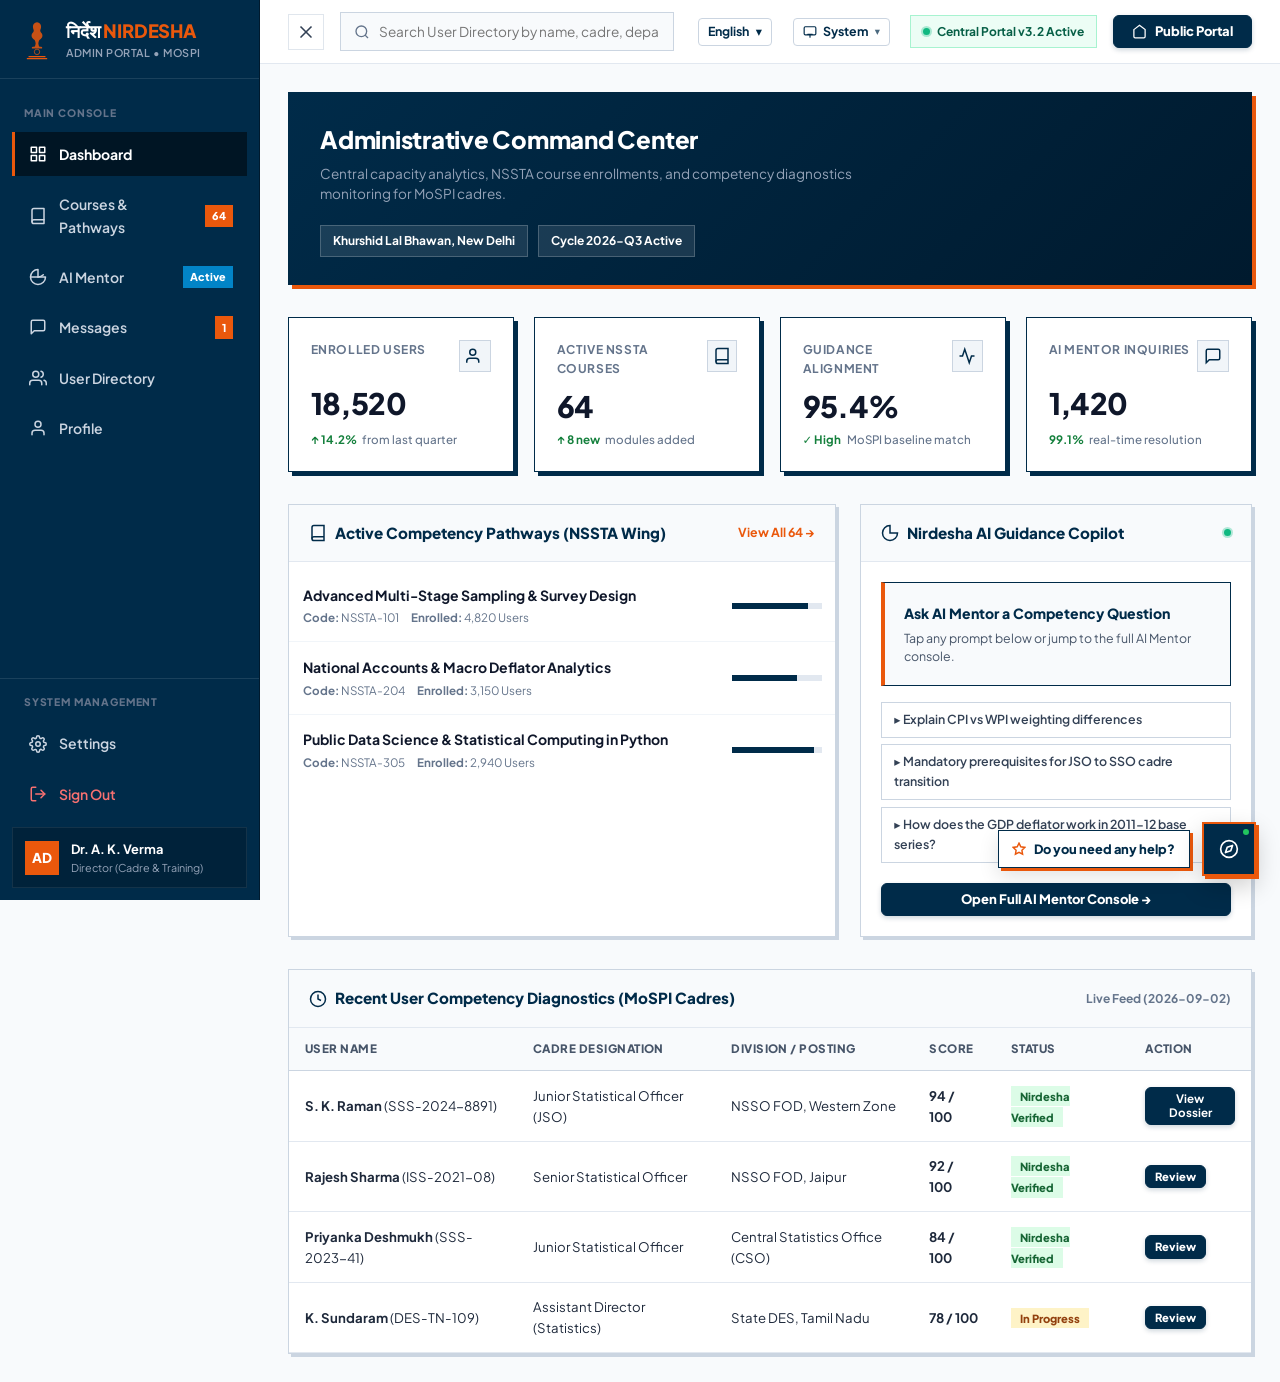
==== commit 6fc4c832: "fix(auth): normalize admin routing to /admin, remove one-click demo chips, and add dynamic base tag" ====
--- a/admin.html
+++ b/admin.html
@@ -4,12 +4,17 @@
   <meta charset="UTF-8">
   <meta name="viewport" content="width=device-width, initial-scale=1.0">
   
-  <!-- Clean Semantic URL Normalizer: Ensure address bar displays /admin/dashboard -->
+  <!-- Dynamic Base Tag & Clean Semantic URL Normalizer -->
   <script>
     (function() {
       try {
-        if (window.location.protocol !== 'file:' && (window.location.pathname.endsWith('admin.html') || window.location.pathname.endsWith('/admin'))) {
-          window.history.replaceState(null, '', '/admin/dashboard' + window.location.hash);
+        if (window.location.protocol !== 'file:') {
+          var base = document.createElement('base');
+          base.href = '/';
+          document.head.appendChild(base);
+          if (window.location.pathname.endsWith('admin.html') || window.location.pathname.endsWith('/admin.html')) {
+            window.history.replaceState(null, '', '/admin' + window.location.hash);
+          }
         }
       } catch (e) {}
     })();
--- a/css/style.css
+++ b/css/style.css
@@ -759,6 +759,58 @@
 }
 
 /* Sharp Square, Highly Visible Government Buttons */
+.btn-nav-dashboard {
+  background: #0284c7;
+  color: #ffffff;
+  font-weight: 800;
+  font-size: 0.8125rem;
+  padding: 0.5rem 1rem;
+  border-radius: 0px !important;
+  border: 1.5px solid #ffffff;
+  display: inline-flex;
+  align-items: center;
+  gap: 0.45rem;
+  cursor: pointer;
+  transition: all 0.15s ease;
+  box-shadow: 3px 3px 0px #00101d;
+  text-decoration: none;
+  white-space: nowrap;
+}
+
+.btn-nav-dashboard:hover {
+  background: #0369a1;
+  color: #ffffff;
+  box-shadow: 4px 4px 0px #00101d;
+  transform: translateY(-1px);
+  text-decoration: none;
+}
+
+.btn-nav-logout {
+  background: #dc2626;
+  color: #ffffff;
+  font-weight: 800;
+  font-size: 0.8125rem;
+  padding: 0.5rem 1rem;
+  border-radius: 0px !important;
+  border: 1.5px solid #ffffff;
+  display: inline-flex;
+  align-items: center;
+  gap: 0.45rem;
+  cursor: pointer;
+  transition: all 0.15s ease;
+  box-shadow: 3px 3px 0px #00101d;
+  text-decoration: none;
+  white-space: nowrap;
+}
+
+.btn-nav-logout:hover {
+  background: #b91c1c;
+  color: #ffffff;
+  box-shadow: 4px 4px 0px #00101d;
+  transform: translateY(-1px);
+  text-decoration: none;
+}
+
 .btn-nav-login {
   background: #ea580c;
   color: #ffffff;
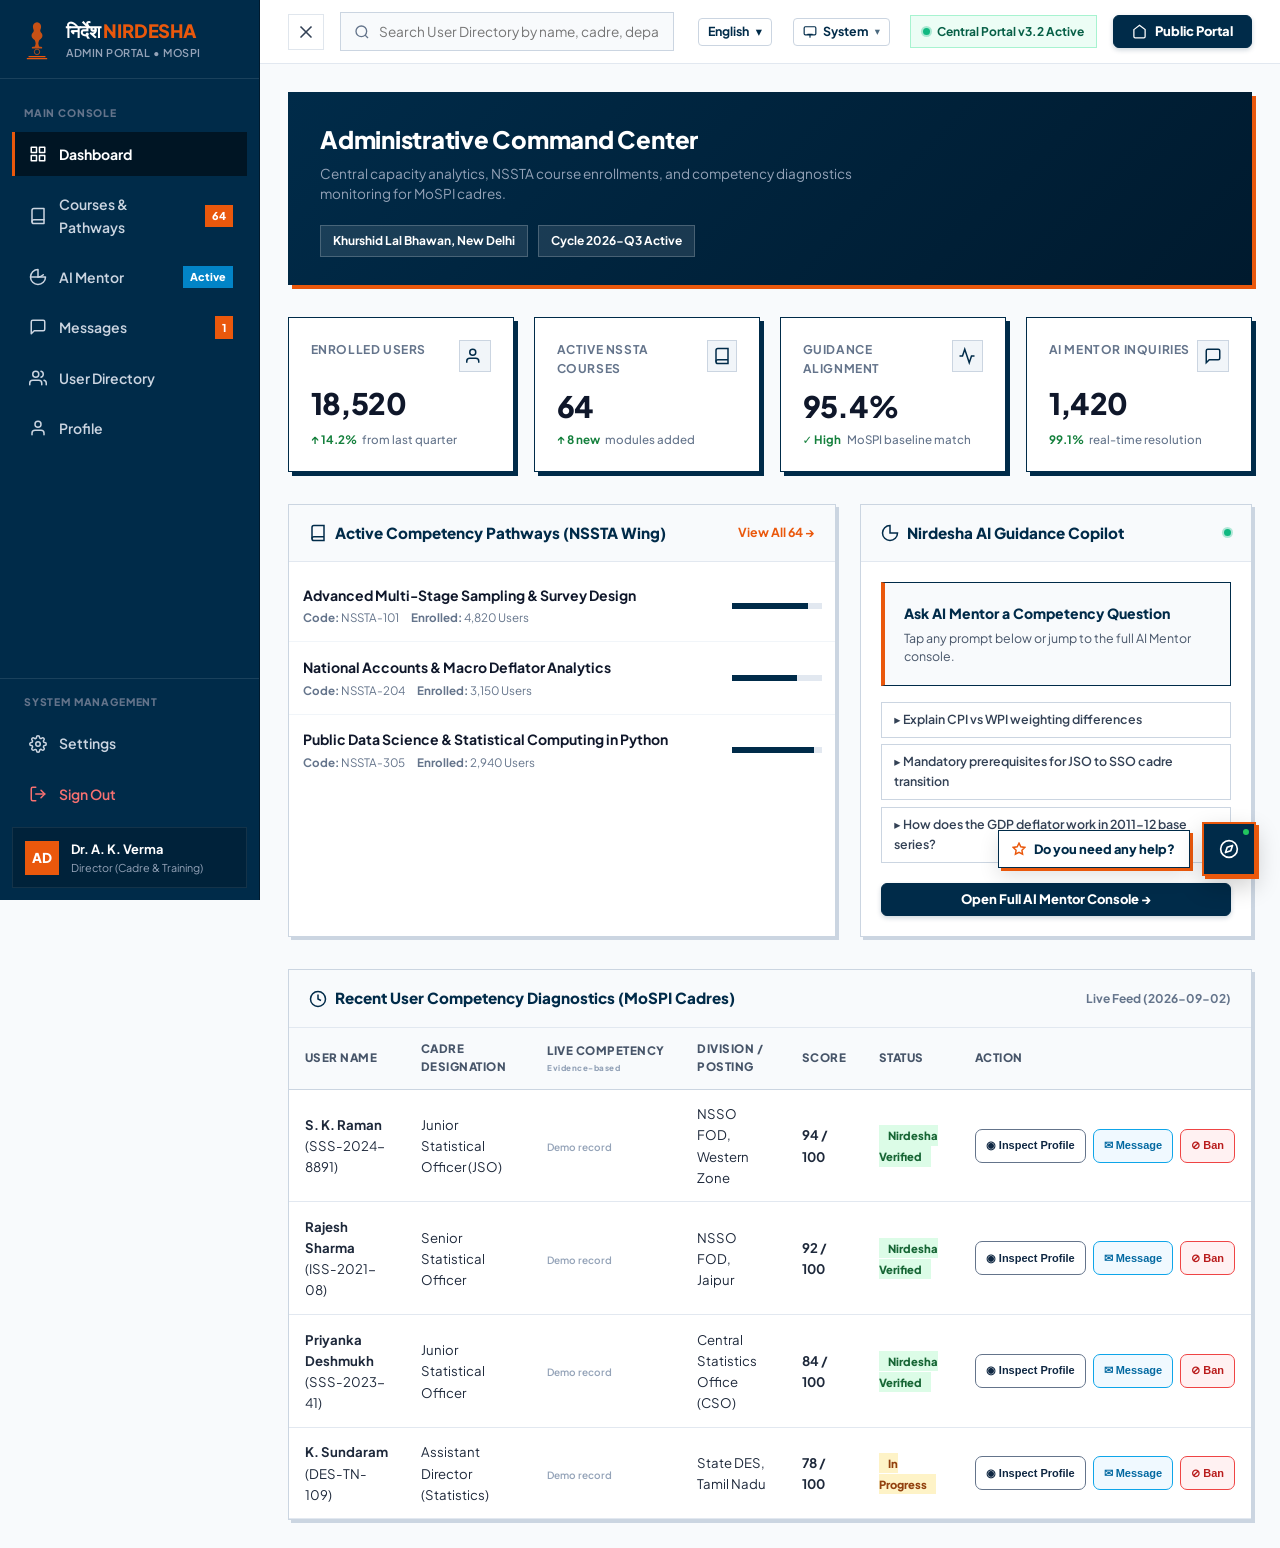
==== commit 628e97eb: "Merge branch 'origin/Shubh_commits' into Final-Project: integrate Phase 3, Phase 4 AI mentor, live s" ====
--- a/admin.html
+++ b/admin.html
@@ -1022,10 +1022,17 @@
     </div>
   </div>
 
-  <script src="js/phase1-integration.js" defer></script>
-  <script src="js/admin.js" defer></script>
-  <script src="js/ai-companion.js" defer></script>
-  <script src="js/translation.js" defer></script>
+ <script src="js/phase1-integration.js" defer></script>
+
+<script src="js/admin.js" defer></script>
+
+<script src="js/admin-live-sync.js?v=7" defer></script>
+
+<!-- Phase 3: live personalized learning-plan visibility -->
+<script src="js/phase3-admin.js?v=1" defer></script>
+
+<script src="js/ai-companion.js" defer></script>
+<script src="js/translation.js" defer></script>
 
   <!-- ==========================================================================
        ADMIN OFFICER PROFILE VIEWER MODAL (READ-ONLY INSPECTION)
